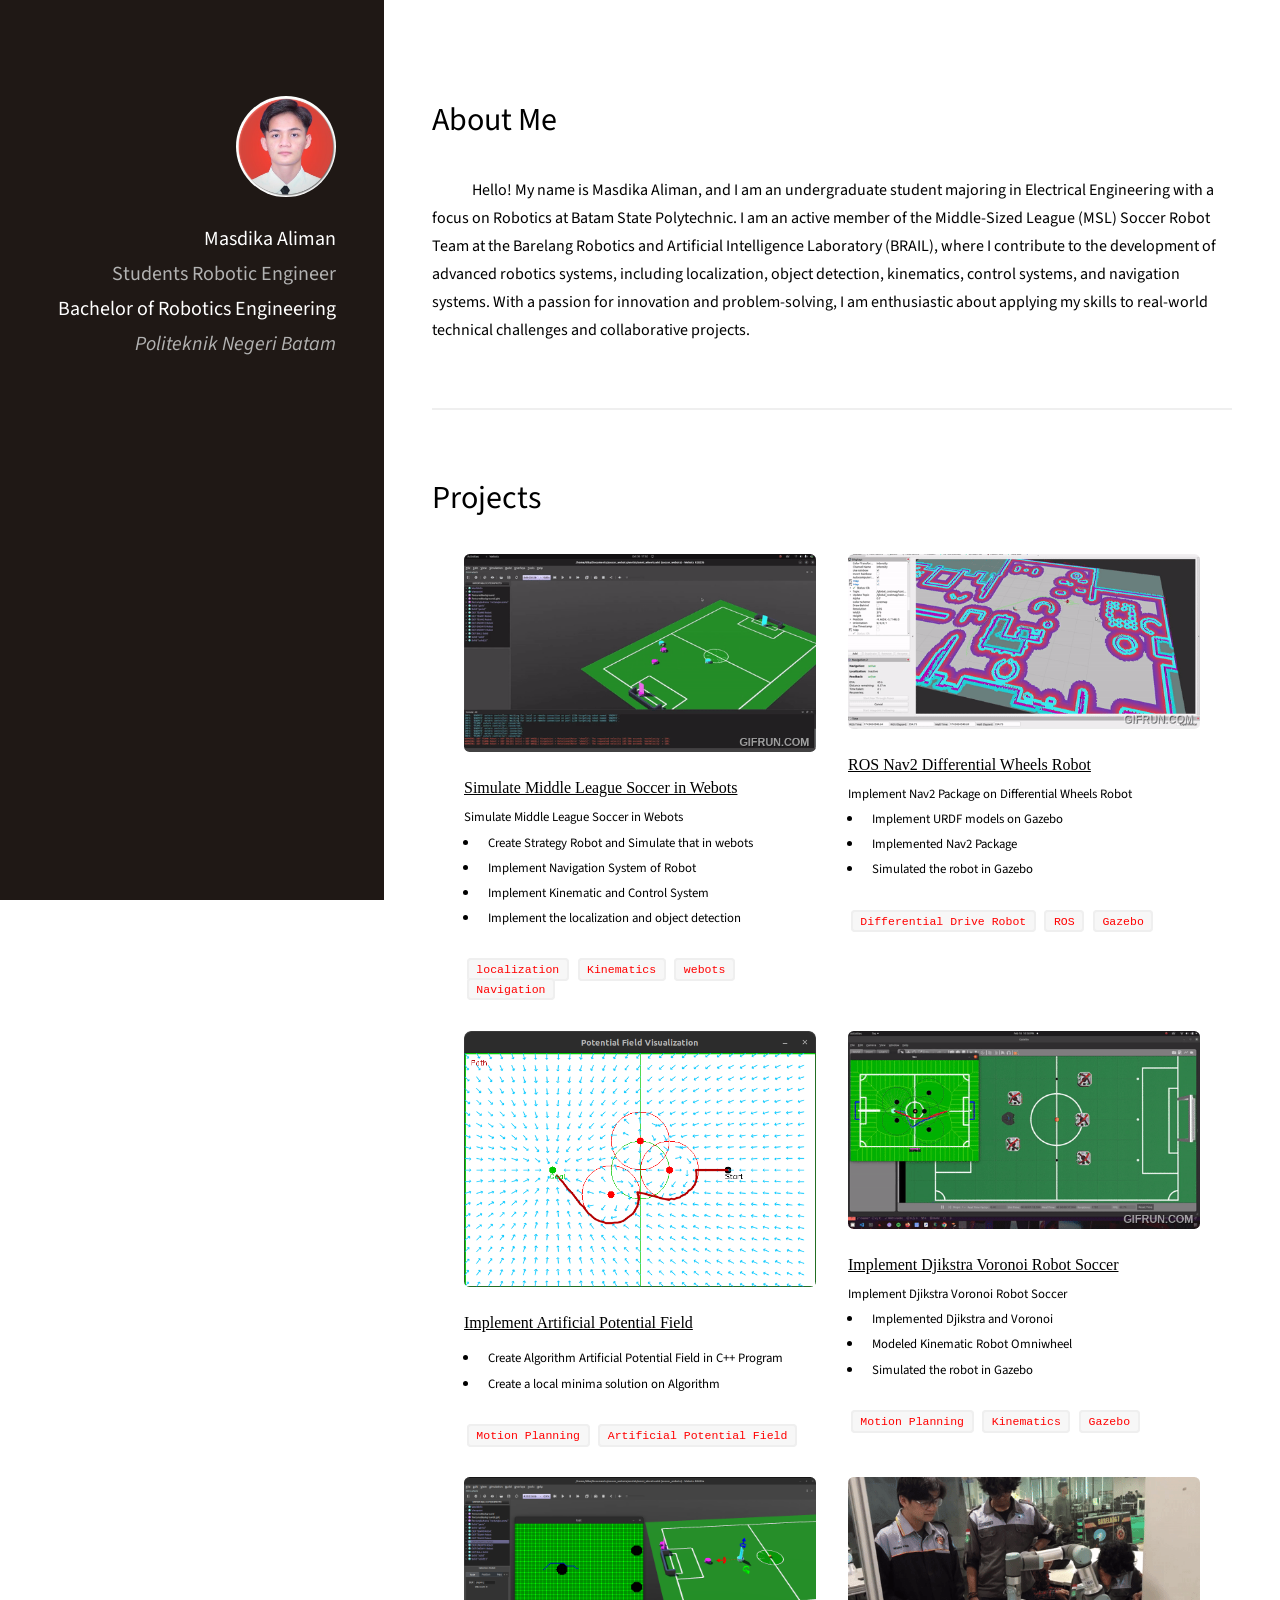
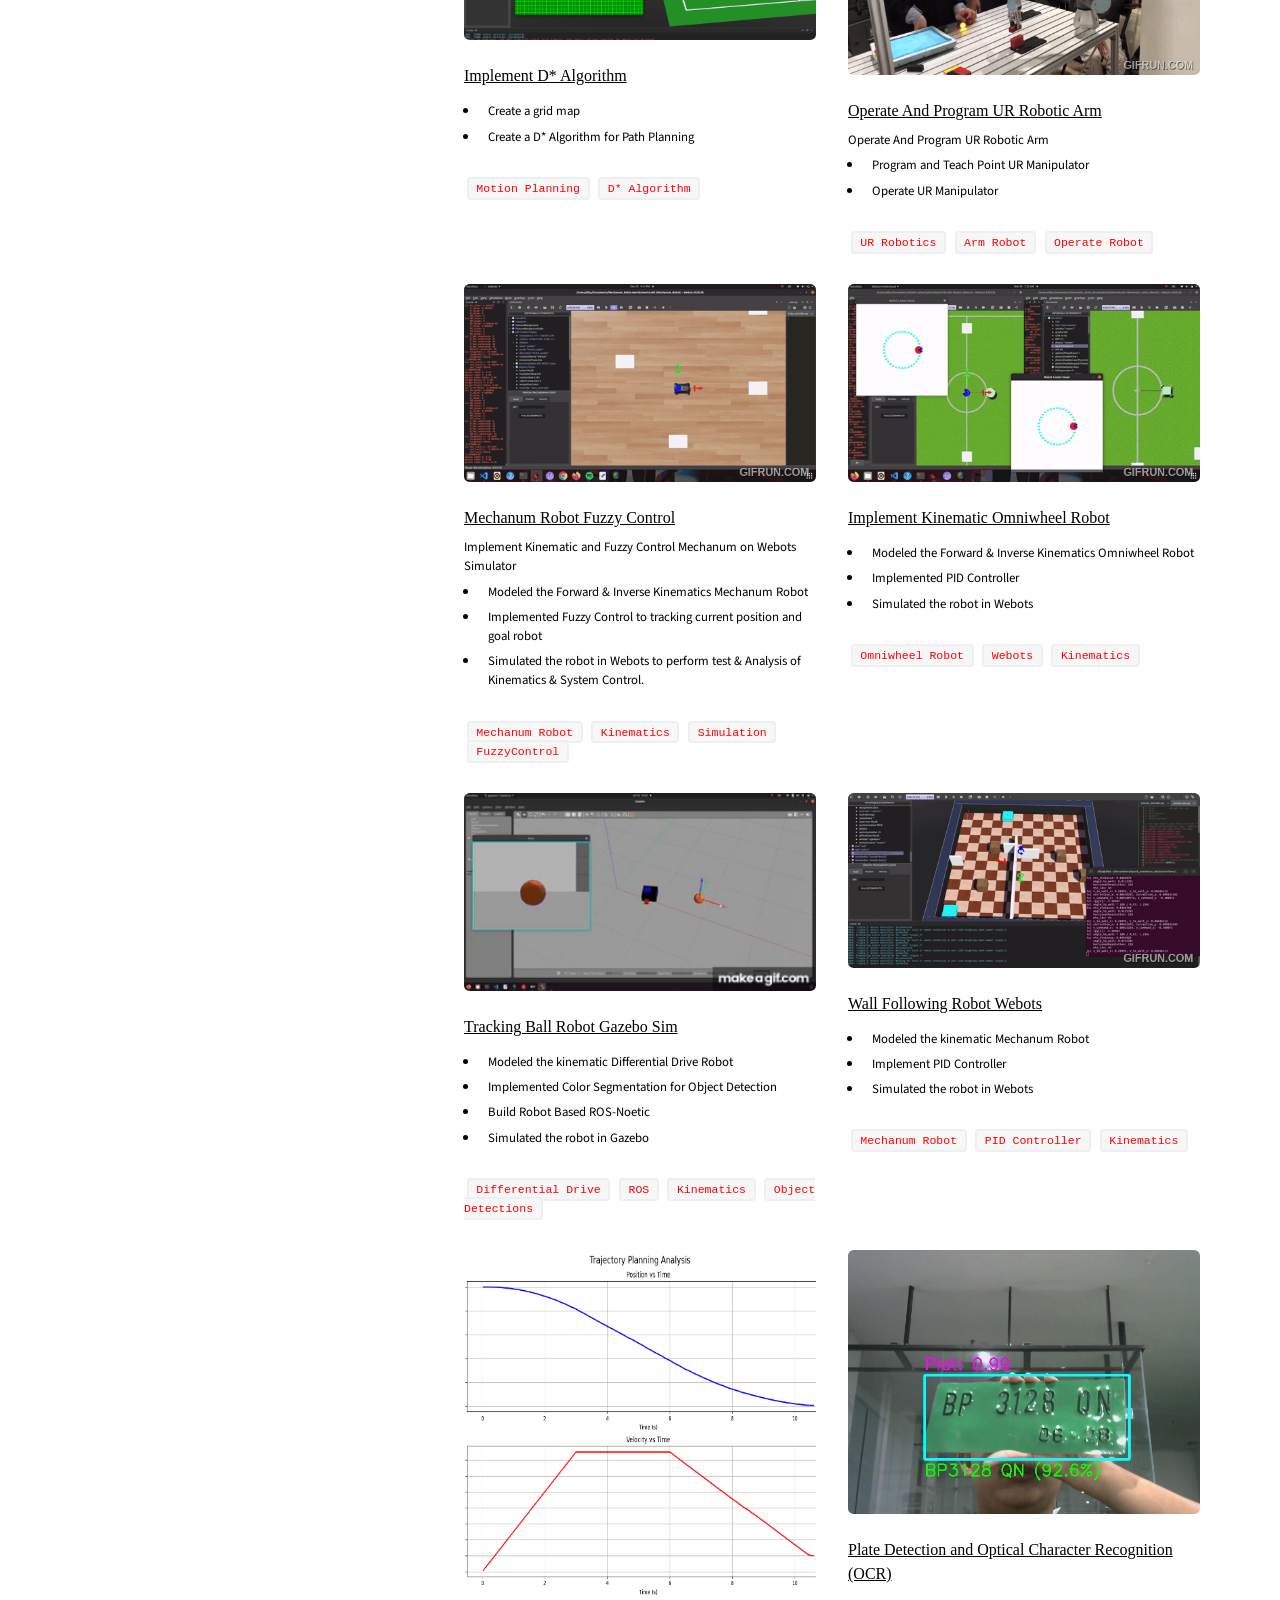
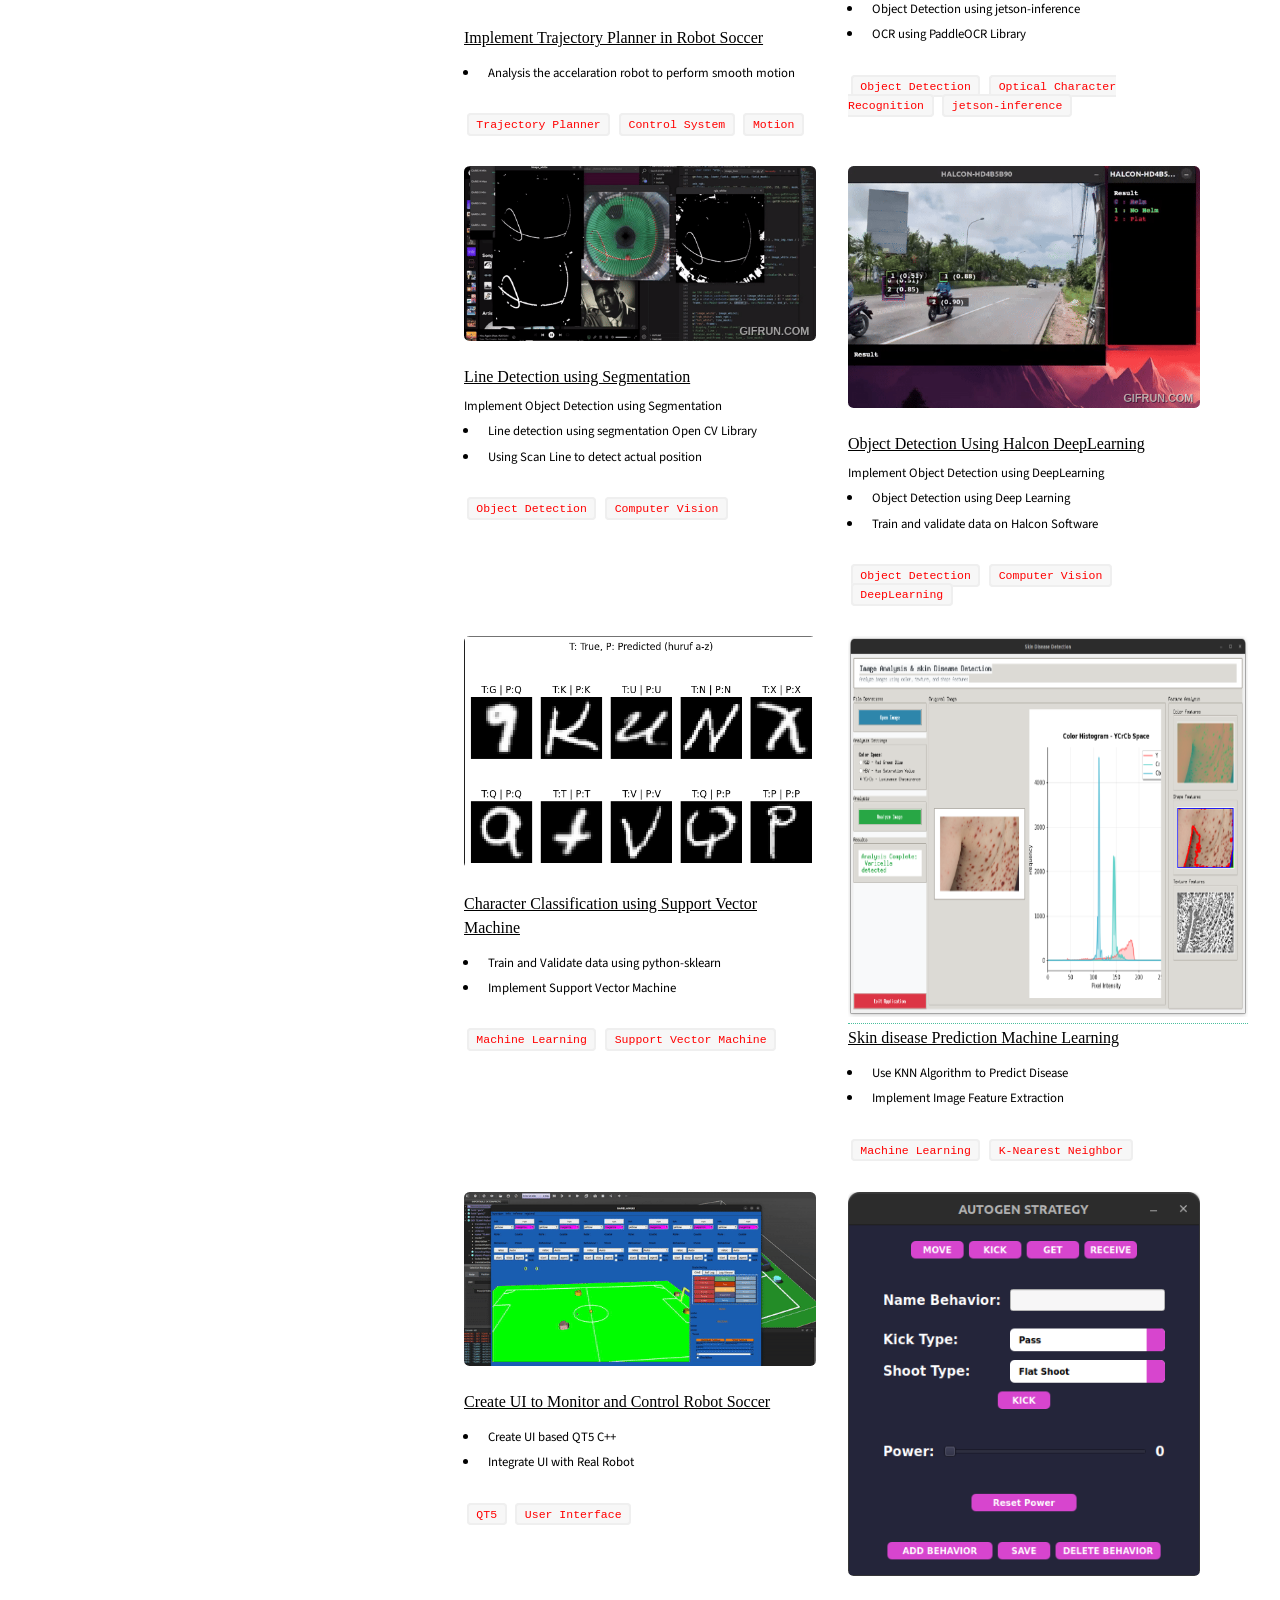
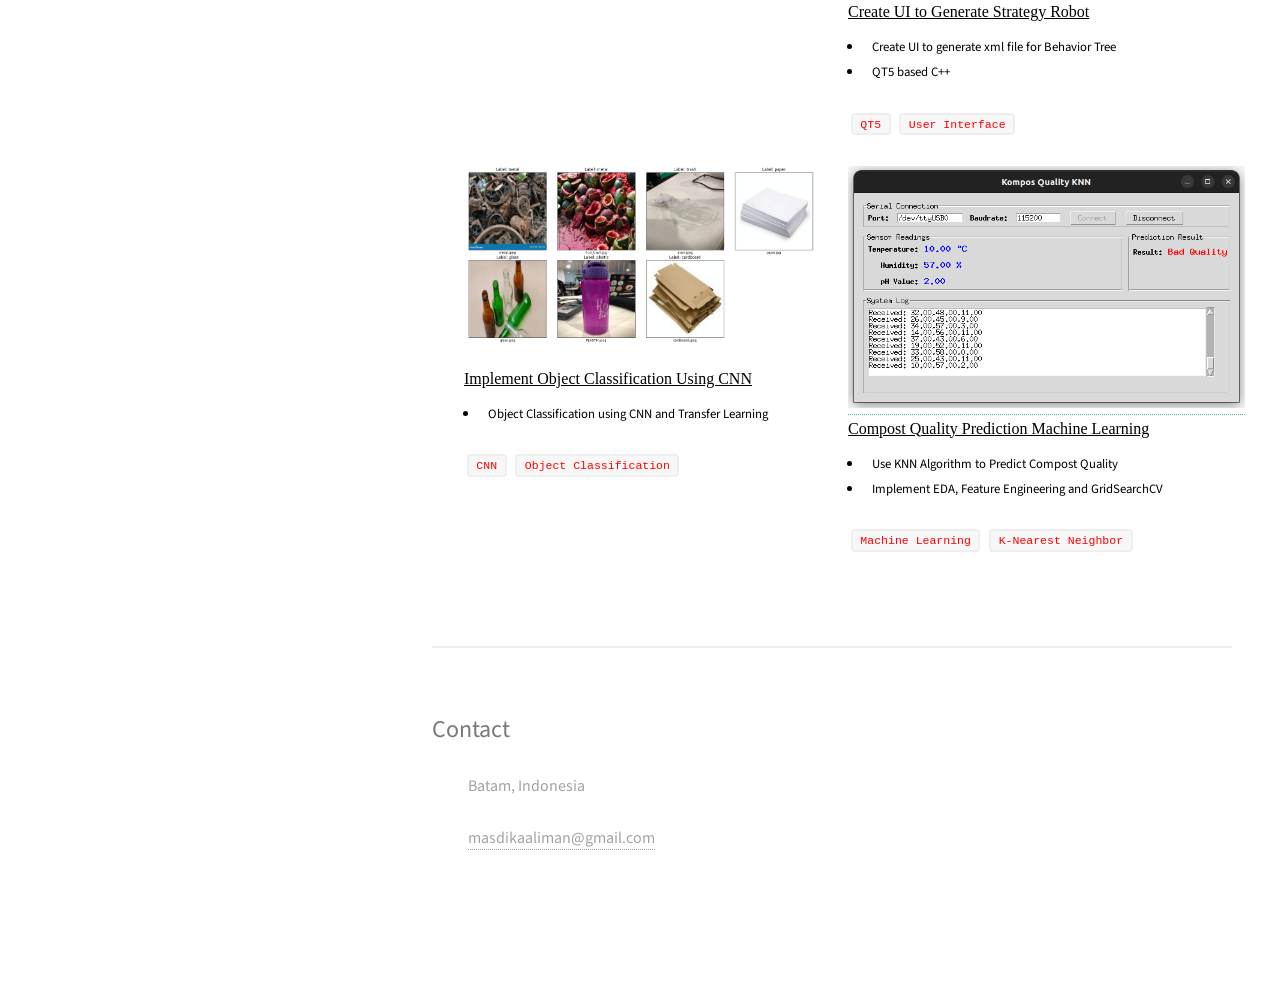
==== index.html @ 8fb3e31d "first_commit" ====
<!DOCTYPE HTML>
<!--
	Strata by HTML5 UP
	html5up.net | @ajlkn
	Free for personal and commercial use under the CCA 3.0 license (html5up.net/license)
-->
<html>

<head>
	<title>Masdika Aliman: Portfolio</title>
	<meta charset="utf-8" />
	<meta name="viewport" content="width=device-width, initial-scale=1, user-scalable=no" />

	<!-- Font Awesome -->
	<!-- Latest Font Awesome -->
	<link rel="stylesheet" href="https://cdnjs.cloudflare.com/ajax/libs/font-awesome/6.5.0/css/all.min.css">

	<link rel="stylesheet" href="assets/css/main.css" />
	<link href="images/r.JPG" rel="icon">
	<style>
		video {
			width: 100%;

		}
	</style>
</head>

<body class="is-preload">
	<!-- Header -->
	<header id="header">
		<div class="inner">
			<a href="index.html" class="image avatar"><img src="image/foto_diri.jpg" alt="" /></a>
			<h1><strong>Masdika Aliman</strong>
				<p class="intro-subtitle">
					Students Robotic Engineer<br></br>
					<br><b>Bachelor of Robotics Engineering</b></br>
					<i>Politeknik Negeri Batam</i><br>
			</h1>
		</div>
	</header>

	<!-- Main -->
	<div id="main">

		<!-- One -->
		<section id="one">
			<header class="major">
				<font color="black">
					<h2>About Me
				</font>
				</h2>
			</header>
			<font color="black">
				<p style="text-indent: 40px">Hello! My name is Masdika Aliman, and I am an undergraduate student
					majoring in Electrical Engineering with a focus on Robotics at
					Batam State Polytechnic. I am an active member of the
					Middle-Sized League (MSL) Soccer Robot Team at the Barelang Robotics and Artificial Intelligence
					Laboratory
					(BRAIL), where I contribute to the development of advanced robotics systems,
					including localization, object detection, kinematics, control systems, and navigation systems. With
					a passion
					for innovation and problem-solving, I am enthusiastic about applying my skills to real-world
					technical challenges
					and collaborative projects.</p>
			</font>
		</section>


		<section id="two">
			<header class="major">
				<h2>
					<font color="black">Projects</font>
				</h2>
			</header>
			<div class="container">
				<div class="row">

					<article class="col-6 col-12-xsmall work-item">
						<a href="https://www.youtube.com/watch?v=g1v5L_ZcZvg&autoplay=1" target="_blank">
							<img src="image/Middle_Size_League_MSL_Webots_Simulator.gif"
								alt="Middle_Size_League_MSL_Webots_Simulator" class="image fit thumb">
						</a>

						<h3 style="font-family:verdana;">
							<font color="black"><u>Simulate Middle League Soccer in Webots</u></font>
						</h3>
						<p>
							<font color="black">Simulate Middle League Soccer in Webots
								<ul>
									<li>
										<p>Create Strategy Robot and Simulate that in webots</p>
									</li>
									<li>
										<p>Implement Navigation System of Robot</p>
									</li>
									<li>
										<p>Implement Kinematic and Control System
										</p>
									</li>
									<li>
										<p>Implement the localization and object detection
										</p>
									</li>
								</ul>
							</font>
						<p>
							<code><font color="Red">localization</font></code>
							<code><font color="Red">Kinematics</font></code>
							<code><font color="Red">webots</font></code>
							<code><font color="Red">Navigation</font></code>
						</p>
					</article>

					<article class="col-6 col-12-xsmall work-item">
						<a href="https://www.youtube.com/watch?v=qFAHRWaCxx8&autoplay=1" target="_blank">
							<img src="image/NAV2_SLAM_HUMBLE.gif" alt="ROS2 Nav Dif Robot" class="image fit thumb">
						</a>

						<h3 style="font-family:verdana;">
							<font color="black"><u>ROS Nav2 Differential Wheels Robot</u></font>
						</h3>
						<p>
							<font color="black">Implement Nav2 Package on Differential Wheels Robot
								<ul>
									<li>
										<p>Implement URDF models on Gazebo</p>
									</li>
									<li>
										<p>Implemented Nav2 Package</p>
									</li>
									<li>
										<p>Simulated the robot in Gazebo
										</p>
									</li>
								</ul>
							</font>
						<p>
							<code><font color="Red">Differential Drive Robot</font></code>
							<code><font color="Red">ROS</font></code>
							<code><font color="Red">Gazebo</font></code>
						</p>
					</article>


					<article class="col-6 col-12-xsmall work-item">
						<a href="index.html" target="_blank">
							<img src="image/Potential Field.png" alt="Potential Field" class="image fit thumb">
						</a>

						<h3 style="font-family:verdana;">
							<font color="black"><u>Implement Artificial Potential Field</u></font>
						</h3>
						<p>
							<font color="black">
								<ul>
									<li>
										<p>Create Algorithm Artificial Potential Field in C++ Program</p>
									</li>
									<li>
										<p>Create a local minima solution on Algorithm</p>
									</li>
								</ul>
							</font>
						<p>
							<code><font color="Red">Motion Planning</font></code>
							<code><font color="Red">Artificial Potential Field</font></code>
						</p>
					</article>

					<article class="col-6 col-12-xsmall work-item">
						<a href="https://www.youtube.com/watch?v=g1v5L_ZcZvg&autoplay=1" target="_blank">
							<img src="image/Gazebo_Simulator_Wheel_Robot_Soccer.gif"
								alt="Implement Djikstra Voronoi Robot Soccer" class="image fit thumb">
						</a>

						<h3 style="font-family:verdana;">
							<font color="black"><u>Implement Djikstra Voronoi Robot Soccer</u></font>
						</h3>
						<p>
							<font color="black">Implement Djikstra Voronoi Robot Soccer
								<ul>
									<li>
										<p>Implemented Djikstra and Voronoi</p>
									</li>
									<li>
										<p>Modeled Kinematic Robot Omniwheel</p>
									</li>
									<li>
										<p>Simulated the robot in Gazebo
										</p>
									</li>
								</ul>
							</font>
						<p>
							<code><font color="Red">Motion Planning</font></code>
							<code><font color="Red">Kinematics</font></code>
							<code><font color="Red">Gazebo</font></code>
						</p>
					</article>


					<article class="col-6 col-12-xsmall work-item">
						<a href="index.html" target="_blank">
							<img src="image/D_STAR.png" alt="Potential Field" class="image fit thumb">
						</a>

						<h3 style="font-family:verdana;">
							<font color="black"><u>Implement D* Algorithm</u></font>
						</h3>
						<p>
							<font color="black">
								<ul>
									<li>
										<p>Create a grid map</p>
									</li>
									<li>
										<p>Create a D* Algorithm for Path Planning</p>
									</li>
								</ul>
							</font>
						<p>
							<code><font color="Red">Motion Planning</font></code>
							<code><font color="Red">D* Algorithm</font></code>
						</p>
					</article>


					<article class="col-6 col-12-xsmall work-item">
						<a href="https://www.youtube.com/watch?v=_GTbrSdJqvQ&autoplay=1" target="_blank">
							<img src="image/Praktikum_5_RE503_Manipulator.gif" alt="Operate UR Manipulator"
								class="image fit thumb">
						</a>

						<h3 style="font-family:verdana;">
							<font color="black"><u>Operate And Program UR Robotic Arm</u></font>
						</h3>
						<p>
							<font color="black">Operate And Program UR Robotic Arm
								<ul>
									<li>
										<p>Program and Teach Point UR Manipulator</p>
									</li>
									<li>
										<p>Operate UR Manipulator
										</p>
									</li>
								</ul>
							</font>
						<p>
							<code><font color="Red">UR Robotics</font></code>
							<code><font color="Red">Arm Robot</font></code>
							<code><font color="Red">Operate Robot</font></code>
						</p>
					</article>

					<article class="col-6 col-12-xsmall work-item">
						<a href="https://www.youtube.com/watch?v=2i0kHbzJ374&autoplay=1" target="_blank">
							<img src="image/Mechanum_wheel_robot_Fuzzy_Logic_Control.gif" alt="Mechanum Robot"
								class="image fit thumb">
						</a>

						<h3 style="font-family:verdana;">
							<font color="black"><u>Mechanum Robot Fuzzy Control</u></font>
						</h3>
						<p>
							<font color="black">Implement Kinematic and Fuzzy Control Mechanum on Webots Simulator
								<ul>
									<li>
										<p>Modeled the Forward & Inverse Kinematics Mechanum Robot</p>
									</li>
									<li>
										<p>Implemented Fuzzy Control to tracking current position and goal robot</p>
									</li>
									<li>
										<p>Simulated the robot in Webots to perform test & Analysis of Kinematics &
											System
											Control.
										</p>
									</li>
								</ul>
							</font>
						<p>
							<code><font color="Red">Mechanum Robot</font></code>
							<code><font color="Red">Kinematics</font></code>
							<code><font color="Red">Simulation</font></code>
							<code><font color="Red">FuzzyControl</font></code>
						</p>
					</article>
					<article class="col-6 col-12-xsmall work-item">
						<a href="https://youtube.com/shorts/LhrYNLJFEvw?si=FvQ9YWW-FDP_nYnc&autoplay=1" target="_blank">
							<img src="image/Circle_Track_Omniwheel_Robot.gif" alt="Kinematic Robot Soccer"
								class="image fit thumb">
						</a>

						<h3 style="font-family:verdana;">
							<font color="black"><u>Implement Kinematic Omniwheel Robot</u></font>
						</h3>
						<p>
							<font color="black">
								<ul>
									<li>
										<p>Modeled the Forward & Inverse Kinematics Omniwheel Robot</p>
									</li>
									<li>
										<p>Implemented PID Controller</p>
									</li>
									<li>
										<p>Simulated the robot in Webots
										</p>
									</li>
								</ul>
							</font>
						<p>
							<code><font color="Red">Omniwheel Robot</font></code>
							<code><font color="Red">Webots</font></code>
							<code><font color="Red">Kinematics</font></code>
						</p>
					</article>

					<article class="col-6 col-12-xsmall work-item">
						<a href="https://www.youtube.com/watch?v=FSDU7hDYXl0&autoplay=1" target="_blank">
							<img src="image/FINAL_PROJECT_ROS_SIMULATION_GAZEBO_RE402.gif" alt="TRACKING BALL"
								class="image fit thumb">
						</a>

						<h3 style="font-family:verdana;">
							<font color="black"><u>Tracking Ball Robot Gazebo Sim</u></font>
						</h3>
						<p>
							<font color="black">
								<ul>
									<li>
										<p>Modeled the kinematic Differential Drive Robot</p>
									</li>
									<li>
										<p>Implemented Color Segmentation for Object Detection</p>
									</li>
									<li>
										<p>Build Robot Based ROS-Noetic
										</p>
									</li>
									<li>
										<p>Simulated the robot in Gazebo
										</p>
									</li>
								</ul>
							</font>
						<p>
							<code><font color="Red">Differential Drive</font></code>
							<code><font color="Red">ROS</font></code>
							<code><font color="Red">Kinematics</font></code>
							<code><font color="Red">Object Detections</font></code>
						</p>
					</article>



					<article class="col-6 col-12-xsmall work-item">
						<a href="https://www.youtube.com/watch?v=g1R-jvAa5fE&autoplay=1" target="_blank">
							<img src="image/WALL_FOLLOWING_LIDAR_Webots_Mechanum_Robots.gif"
								alt="WALL_FOLLOWING_LIDAR_Webots_Mechanum_Robots" class="image fit thumb">
						</a>

						<h3 style="font-family:verdana;">
							<font color="black"><u>Wall Following Robot Webots</u></font>
						</h3>
						<p>
							<font color="black">
								<ul>
									<li>
										<p>Modeled the kinematic Mechanum Robot</p>
									</li>
									<li>
										<p>Implement PID Controller</p>
									</li>
									<li>
										<p>Simulated the robot in Webots
										</p>
									</li>
								</ul>
							</font>
						<p>
							<code><font color="Red">Mechanum Robot</font></code>
							<code><font color="Red">PID Controller</font></code>
							<code><font color="Red">Kinematics</font></code>

						</p>
					</article>


					<article class="col-6 col-12-xsmall work-item">
						<a href="index.html" target="_blank">
							<img src="image/TRAJECTORY PLANNER.png" alt="TRAJECTORY PLANNER" class="image fit thumb">
						</a>

						<h3 style="font-family:verdana;">
							<font color="black"><u>Implement Trajectory Planner in Robot Soccer</u></font>
						</h3>
						<p>
							<font color="black">
								<ul>
									<li>
										<p>Analysis the accelaration robot to perform smooth motion</p>
									</li>
								</ul>
							</font>
						<p>
							<code><font color="Red">Trajectory Planner</font></code>
							<code><font color="Red">Control System</font></code>
							<code><font color="Red">Motion</font></code>
						</p>
					</article>


					<article class="col-6 col-12-xsmall work-item">
						<a href="index.html" target="_blank">
							<img src="image/run_ssd_example_output.jpg" alt="plate detection" class="image fit thumb">
						</a>

						<h3 style="font-family:verdana;">
							<font color="black"><u>Plate Detection and Optical Character Recognition (OCR)</u></font>
						</h3>
						<p>
							<font color="black">
								<ul>
									<li>
										<p>Object Detection using jetson-inference</p>
									</li>
									<li>
										<p>OCR using PaddleOCR Library</p>
									</li>
								</ul>
							</font>
						<p>
							<code><font color="Red">Object Detection</font></code>
							<code><font color="Red">Optical Character Recognition</font></code>
							<code><font color="Red">jetson-inference</font></code>
						</p>
					</article>


					<article class="col-6 col-12-xsmall work-item">
						<a href="https://www.youtube.com/watch?v=VdKO0T-zQN0&autoplay=1" target="_blank">
							<img src="image/Line_Detection_Robot_Soccer_Barelang63.gif" alt="Line detection"
								class="image fit thumb">
						</a>

						<h3 style="font-family:verdana;">
							<font color="black"><u>Line Detection using Segmentation</u></font>
						</h3>
						<p>
							<font color="black">Implement Object Detection using Segmentation
								<ul>
									<li>
										<p>Line detection using segmentation Open CV Library</p>
									</li>
									<li>
										<p>Using Scan Line to detect actual position</p>
									</li>
								</ul>
							</font>
						<p>
							<code><font color="Red">Object Detection</font></code>
							<code><font color="Red">Computer Vision</font></code>
						</p>
					</article>


					<article class="col-6 col-12-xsmall work-item">
						<a href="https://www.youtube.com/watch?v=VdKO0T-zQN0&autoplay=1" target="_blank">
							<img src="image/HALCON_Deep_Learning_Object_Detection.gif" alt="Object detection"
								class="image fit thumb">
						</a>

						<h3 style="font-family:verdana;">
							<font color="black"><u>Object Detection Using Halcon DeepLearning</u></font>
						</h3>
						<p>
							<font color="black">Implement Object Detection using DeepLearning
								<ul>
									<li>
										<p>Object Detection using Deep Learning</p>
									</li>
									<li>
										<p>Train and validate data on Halcon Software</p>
									</li>
								</ul>
							</font>
						<p>
							<code><font color="Red">Object Detection</font></code>
							<code><font color="Red">Computer Vision</font></code>
							<code><font color="Red">DeepLearning</font></code>
						</p>
					</article>


					<article class="col-6 col-12-xsmall work-item">
						<a href="https://github.com/MasdikaAliman/character_classification_svm" target="_blank">
							<img src="image/character_svm.png" alt="character_svm" class="image fit thumb">
						</a>

						<h3 style="font-family:verdana;">
							<font color="black"><u>Character Classification using Support Vector Machine</u></font>
						</h3>
						<p>
							<font color="black">
								<ul>
									<li>
										<p>Train and Validate data using python-sklearn </p>
									</li>
									<li>
										<p>Implement Support Vector Machine</p>
									</li>
								</ul>
							</font>
						<p>
							<code><font color="Red">Machine Learning</font></code>
							<code><font color="Red">Support Vector Machine</font></code>
						</p>
					</article>

					<article class="col-6 col-12-xsmall work-item">
						<a href="index.html" target="_blank">
							<img src="image/skin disease.png" alt="UI" class="Skin disease">
						</a>

						<h3 style="font-family:verdana;">
							<font color="black"><u>Skin disease Prediction Machine Learning</u></font>
						</h3>
						<p>
							<font color="black">
								<ul>
									<li>
										<p>Use KNN Algorithm to Predict Disease</p>
									</li>
									<li>
										<p>Implement Image Feature Extraction</p>
									</li>
								</ul>
							</font>
						<p>
							<code><font color="Red">Machine Learning</font></code>
							<code><font color="Red">K-Nearest Neighbor</font></code>
						</p>
					</article>

					<article class="col-6 col-12-xsmall work-item">
						<a href="index.html" target="_blank">
							<img src="image/UI.gif" alt="UI" class="image fit thumb">
						</a>

						<h3 style="font-family:verdana;">
							<font color="black"><u>Create UI to Monitor and Control Robot Soccer</u></font>
						</h3>
						<p>
							<font color="black">
								<ul>
									<li>
										<p>Create UI based QT5 C++</p>
									</li>
									<li>
										<p>Integrate UI with Real Robot</p>
									</li>
								</ul>
							</font>
						<p>
							<code><font color="Red">QT5</font></code>
							<code><font color="Red">User Interface</font></code>
						</p>
					</article>


					<article class="col-6 col-12-xsmall work-item">
						<a href="index.html" target="_blank">
							<img src="image/AUTOGEN_STRATEGY.png" alt="AUTOGEN_STRATEGY" class="image fit thumb">
						</a>

						<h3 style="font-family:verdana;">
							<font color="black"><u>Create UI to Generate Strategy Robot</u></font>
						</h3>
						<p>
							<font color="black">
								<ul>
									<li>
										<p>Create UI to generate xml file for Behavior Tree</p>
									</li>
									<li>
										<p>QT5 based C++</p>
									</li>
								</ul>
							</font>
						<p>
							<code><font color="Red">QT5</font></code>
							<code><font color="Red">User Interface</font></code>
						</p>
					</article>


					<article class="col-6 col-12-xsmall work-item">
						<a href="https://github.com/MasdikaAliman/Garbage-Classification-CNN/tree/master"
							target="_blank">
							<img src="image/CNN.png" alt="CNN" class="image fit thumb">
						</a>

						<h3 style="font-family:verdana;">
							<font color="black"><u>Implement Object Classification Using CNN</u></font>
						</h3>
						<p>
							<font color="black">
								<ul>
									<li>
										<p>Object Classification using CNN and Transfer Learning</p>
									</li>
								</ul>
							</font>
						<p>
							<code><font color="Red">CNN</font></code>
							<code><font color="Red">Object Classification</font></code>
						</p>
					</article>


					<article class="col-6 col-12-xsmall work-item">
						<a href="index.html" target="_blank">
							<img src="image/compost_quality.png" alt="UI" class="compost_quality">
						</a>

						<h3 style="font-family:verdana;">
							<font color="black"><u>Compost Quality Prediction Machine Learning</u></font>
						</h3>
						<p>
							<font color="black">
								<ul>
									<li>
										<p>Use KNN Algorithm to Predict Compost Quality</p>
									</li>
									<li>
										<p>Implement EDA, Feature Engineering and GridSearchCV</p>
									</li>
								</ul>
							</font>
						<p>
							<code><font color="Red">Machine Learning</font></code>
							<code><font color="Red">K-Nearest Neighbor</font></code>
						</p>
					</article>

				</div>
			</div>
		</section>

		<!-- Five -->
		<section id="Four">
			<h2>Contact</h2>
			<div class="col-4 col-12-small">
				<ul class="labeled-icons">
					<li>
						<h3 class="icon solid fa-home"><span class="label">Address</span></h3>
						Batam, Indonesia
					</li>
					<li>
						<h3 class="icon solid fa-envelope"><span class="label">Email</span></h3>
						<a href="https://mail.google.com/mail/?view=cm&fs=1&to=masdikaaliman@gmail.com"
							target="_blank">masdikaaliman@gmail.com</a>
					</li>
				</ul>
			</div>
	</div>
	</section>


	<!-- Footer -->
	<footer id="footer">
		<div class="inner">
			<ul class="icons">
				<li><a href="https://github.com/MasdikaAliman" target="_blank" class="icon brands fa-github"><span
							class="label">Github</span></a></li>
				<li><a href="https://mail.google.com/mail/?view=cm&fs=1&to=masdikaaliman@gmail.com" target="_blank"
						class="icon solid fa-envelope"><span class="label">Email</span></a></li>
				<li><a href="https://www.youtube.com/@masdikaaliman6425/videos" target="_blank"
						class="fab fa-youtube fa-2x"></a></li>
				<!-- <li><a href="raj0407@umd.edu" target="_blank" class="icon solid fa-linkedin"><span
							class="label">Email</span></a></li> -->
			</ul>
		</div>
	</footer>

	<!-- Scripts -->
	<script src="assets/js/jquery.min.js"></script>
	<script src="assets/js/jquery.poptrox.min.js"></script>
	<script src="assets/js/browser.min.js"></script>
	<script src="assets/js/breakpoints.min.js"></script>
	<script src="assets/js/util.js"></script>
	<script src="assets/js/main.js"></script>

</body>

</html>
---- assets/css/main.css ----
@import url("fontawesome-all.min.css");
@import url("https://fonts.googleapis.com/css?family=Source+Sans+Pro:400,400italic");

/*
	Strata by HTML5 UP
	html5up.net | @ajlkn
	Free for personal and commercial use under the CCA 3.0 license (html5up.net/license)
*/

html, body, div, span, applet, object,
iframe, h1, h2, h3, h4, h5, h6, p, blockquote,
pre, a, abbr, acronym, address, big, cite,
code, del, dfn, em, img, ins, kbd, q, s, samp,
small, strike, strong, sub, sup, tt, var, b,
u, i, center, dl, dt, dd, ol, ul, li, fieldset,
form, label, legend, table, caption, tbody,
tfoot, thead, tr, th, td, article, aside,
canvas, details, embed, figure, figcaption,
footer, header, hgroup, menu, nav, output, ruby,
section, summary, time, mark, audio, video {
	margin: 0;
	padding: 0;
	border: 0;
	font-size: 100%;
	font: inherit;
	vertical-align: baseline;}

article, aside, details, figcaption, figure,
footer, header, hgroup, menu, nav, section {
	display: block;}

body {
	line-height: 1;
}

ol, ul {
	list-style: none;
}

blockquote, q {
	quotes: none;
}

	blockquote:before, blockquote:after, q:before, q:after {
		content: '';
		content: none;
	}

table {
	border-collapse: collapse;
	border-spacing: 0;
}

body {
	-webkit-text-size-adjust: none;
}

mark {
	background-color: transparent;
	color: inherit;
}

input::-moz-focus-inner {
	border: 0;
	padding: 0;
}

input, select, textarea {
	-moz-appearance: none;
	-webkit-appearance: none;
	-ms-appearance: none;
	appearance: none;
}

/* Basic */

	html {
		box-sizing: border-box;
	}

	*, *:before, *:after {
		box-sizing: inherit;
	}

	body {
		background: #fff;
	}

		body.is-preload *, body.is-preload *:before, body.is-preload *:after {
			-moz-animation: none !important;
			-webkit-animation: none !important;
			-ms-animation: none !important;
			animation: none !important;
			-moz-transition: none !important;
			-webkit-transition: none !important;
			-ms-transition: none !important;
			transition: none !important;
		}

	body, input, select, textarea {
		color: #a2a2a2;
		font-family: "Source Sans Pro", Helvetica, sans-serif;
		font-size: 16pt;
		font-weight: 400;
		line-height: 1.75em;
	}

	a {
		-moz-transition: color 0.2s ease-in-out, border-color 0.2s ease-in-out;
		-webkit-transition: color 0.2s ease-in-out, border-color 0.2s ease-in-out;
		-ms-transition: color 0.2s ease-in-out, border-color 0.2s ease-in-out;
		transition: color 0.2s ease-in-out, border-color 0.2s ease-in-out;
		border-bottom: dotted 1px;
		color: #49bf9d;
		text-decoration: none;
	}

		a:hover {
			border-bottom-color: transparent;
			color: #49bf9d !important;
			text-decoration: none;
		}

	strong, b {
		color: #787878;
		font-weight: 400;
	}

	em, i {
		font-style: italic;
	}

	p {
		margin: 0 0 2em 0;
	}

	h1, h2, h3, h4, h5, h6 {
		color: #787878;
		font-weight: 400;
		line-height: 1em;
		margin: 0 0 1em 0;
	}

		h1 a, h2 a, h3 a, h4 a, h5 a, h6 a {
			color: inherit;
			text-decoration: none;
		}

	h1 {
		font-size: 2em;
		line-height: 1.5em;
	}

	h2 {
		font-size: 1.5em;
		line-height: 1.5em;
	}

	h3 {
		font-size: 1.25em;
		line-height: 1.5em;
	}

	h4 {
		font-size: 1.1em;
		line-height: 1.5em;
	}

	h5 {
		font-size: 0.9em;
		line-height: 1.5em;
	}

	h6 {
		font-size: 0.7em;
		line-height: 1.5em;
	}

	sub {
		font-size: 0.8em;
		position: relative;
		top: 0.5em;
	}

	sup {
		font-size: 0.8em;
		position: relative;
		top: -0.5em;
	}

	hr {
		border: 0;
		border-bottom: solid 2px #efefef;
		margin: 2em 0;
	}

		hr.major {
			margin: 3em 0;
		}

	blockquote {
		border-left: solid 6px #efefef;
		font-style: italic;
		margin: 0 0 2em 0;
		padding: 0.5em 0 0.5em 1.5em;
	}

	code {
		background: #f7f7f7;
		border-radius: 0.35em;
		border: solid 2px #efefef;
		font-family: "Courier New", monospace;
		font-size: 0.9em;
		margin: 0 0.25em;
		padding: 0.25em 0.65em;
	}

	pre {
		-webkit-overflow-scrolling: touch;
		font-family: "Courier New", monospace;
		font-size: 0.9em;
		margin: 0 0 2em 0;
	}

		pre code {
			display: block;
			line-height: 1.75em;
			padding: 1em 1.5em;
			overflow-x: auto;
		}

	.align-left {
		text-align: left;
	}

	.align-center {
		text-align: center;
	}

	.align-right {
		text-align: right;
	}

/* Container */

	.container {
		margin: 0 auto;
		max-width: calc(100% - 4em);
		width: 100%;
	}

		.container.xsmall {
			width: 25%;
		}

		.container.small {
			width: 50%;
		}

		.container.medium {
			width: 75%;
		}

		.container.large {
			width: 125%;
		}

		.container.xlarge {
			width: 150%;
		}

		.container.max {
			width: 100%;
		}

		@media screen and (max-width: 980px) {

			.container {
				width: 100% !important;
				max-width: 100% !important;
			}

		}

		@media screen and (max-width: 480px) {

			.container {
				max-width: calc(100% - 3em);
			}

		}

/* Row */

	.row {
		display: flex;
		flex-wrap: wrap;
		box-sizing: border-box;
		align-items: stretch;
	}

		.row > * {
			box-sizing: border-box;
		}

		.row.gtr-uniform > * > :last-child {
			margin-bottom: 0;
		}

		.row.aln-left {
			justify-content: flex-start;
		}

		.row.aln-center {
			justify-content: center;
		}

		.row.aln-right {
			justify-content: flex-end;
		}

		.row.aln-top {
			align-items: flex-start;
		}

		.row.aln-middle {
			align-items: center;
		}

		.row.aln-bottom {
			align-items: flex-end;
		}

		.row > .imp {
			order: -1;
		}

		.row > .col-1 {
			width: 8.33333%;
		}

		.row > .off-1 {
			margin-left: 8.33333%;
		}

		.row > .col-2 {
			width: 16.66667%;
		}

		.row > .off-2 {
			margin-left: 16.66667%;
		}

		.row > .col-3 {
			width: 25%;
		}

		.row > .off-3 {
			margin-left: 25%;
		}

		.row > .col-4 {
			width: 33.33333%;
		}

		.row > .off-4 {
			margin-left: 33.33333%;
		}

		.row > .col-5 {
			width: 41.66667%;
		}

		.row > .off-5 {
			margin-left: 41.66667%;
		}

		.row > .col-6 {
			width: 50%;
		}

		.row > .off-6 {
			margin-left: 50%;
		}

		.row > .col-7 {
			width: 58.33333%;
		}

		.row > .off-7 {
			margin-left: 58.33333%;
		}

		.row > .col-8 {
			width: 66.66667%;
		}

		.row > .off-8 {
			margin-left: 66.66667%;
		}

		.row > .col-9 {
			width: 75%;
		}

		.row > .off-9 {
			margin-left: 75%;
		}

		.row > .col-10 {
			width: 83.33333%;
		}

		.row > .off-10 {
			margin-left: 83.33333%;
		}

		.row > .col-11 {
			width: 91.66667%;
		}

		.row > .off-11 {
			margin-left: 91.66667%;
		}

		.row > .col-12 {
			width: 100%;
		}

		.row > .off-12 {
			margin-left: 100%;
		}

		.row.gtr-0 {
			margin-top: 0;
			margin-left: 0em;
		}

			.row.gtr-0 > * {
				padding: 0 0 0 0em;
			}

			.row.gtr-0.gtr-uniform {
				margin-top: 0em;
			}

				.row.gtr-0.gtr-uniform > * {
					padding-top: 0em;
				}

		.row.gtr-25 {
			margin-top: 0;
			margin-left: -0.625em;
		}

			.row.gtr-25 > * {
				padding: 0 0 0 0.625em;
			}

			.row.gtr-25.gtr-uniform {
				margin-top: -0.625em;
			}

				.row.gtr-25.gtr-uniform > * {
					padding-top: 0.625em;
				}

		.row.gtr-50 {
			margin-top: 0;
			margin-left: -1.25em;
		}

			.row.gtr-50 > * {
				padding: 0 0 0 1.25em;
			}

			.row.gtr-50.gtr-uniform {
				margin-top: -1.25em;
			}

				.row.gtr-50.gtr-uniform > * {
					padding-top: 1.25em;
				}

		.row {
			margin-top: 0;
			margin-left: -2.5em;
		}

			.row > * {
				padding: 0 0 0 2.5em;
			}

			.row.gtr-uniform {
				margin-top: -2.5em;
			}

				.row.gtr-uniform > * {
					padding-top: 2.5em;
				}

		.row.gtr-150 {
			margin-top: 0;
			margin-left: -3.75em;
		}

			.row.gtr-150 > * {
				padding: 0 0 0 3.75em;
			}

			.row.gtr-150.gtr-uniform {
				margin-top: -3.75em;
			}

				.row.gtr-150.gtr-uniform > * {
					padding-top: 3.75em;
				}

		.row.gtr-200 {
			margin-top: 0;
			margin-left: -5em;
		}

			.row.gtr-200 > * {
				padding: 0 0 0 5em;
			}

			.row.gtr-200.gtr-uniform {
				margin-top: -5em;
			}

				.row.gtr-200.gtr-uniform > * {
					padding-top: 5em;
				}

		@media screen and (max-width: 1800px) {

			.row {
				display: flex;
				flex-wrap: wrap;
				box-sizing: border-box;
				align-items: stretch;
			}

				.row > * {
					box-sizing: border-box;
				}

				.row.gtr-uniform > * > :last-child {
					margin-bottom: 0;
				}

				.row.aln-left {
					justify-content: flex-start;
				}

				.row.aln-center {
					justify-content: center;
				}

				.row.aln-right {
					justify-content: flex-end;
				}

				.row.aln-top {
					align-items: flex-start;
				}

				.row.aln-middle {
					align-items: center;
				}

				.row.aln-bottom {
					align-items: flex-end;
				}

				.row > .imp-xlarge {
					order: -1;
				}

				.row > .col-1-xlarge {
					width: 8.33333%;
				}

				.row > .off-1-xlarge {
					margin-left: 8.33333%;
				}

				.row > .col-2-xlarge {
					width: 16.66667%;
				}

				.row > .off-2-xlarge {
					margin-left: 16.66667%;
				}

				.row > .col-3-xlarge {
					width: 25%;
				}

				.row > .off-3-xlarge {
					margin-left: 25%;
				}

				.row > .col-4-xlarge {
					width: 33.33333%;
				}

				.row > .off-4-xlarge {
					margin-left: 33.33333%;
				}

				.row > .col-5-xlarge {
					width: 41.66667%;
				}

				.row > .off-5-xlarge {
					margin-left: 41.66667%;
				}

				.row > .col-6-xlarge {
					width: 50%;
				}

				.row > .off-6-xlarge {
					margin-left: 50%;
				}

				.row > .col-7-xlarge {
					width: 58.33333%;
				}

				.row > .off-7-xlarge {
					margin-left: 58.33333%;
				}

				.row > .col-8-xlarge {
					width: 66.66667%;
				}

				.row > .off-8-xlarge {
					margin-left: 66.66667%;
				}

				.row > .col-9-xlarge {
					width: 75%;
				}

				.row > .off-9-xlarge {
					margin-left: 75%;
				}

				.row > .col-10-xlarge {
					width: 83.33333%;
				}

				.row > .off-10-xlarge {
					margin-left: 83.33333%;
				}

				.row > .col-11-xlarge {
					width: 91.66667%;
				}

				.row > .off-11-xlarge {
					margin-left: 91.66667%;
				}

				.row > .col-12-xlarge {
					width: 100%;
				}

				.row > .off-12-xlarge {
					margin-left: 100%;
				}

				.row.gtr-0 {
					margin-top: 0;
					margin-left: 0em;
				}

					.row.gtr-0 > * {
						padding: 0 0 0 0em;
					}

					.row.gtr-0.gtr-uniform {
						margin-top: 0em;
					}

						.row.gtr-0.gtr-uniform > * {
							padding-top: 0em;
						}

				.row.gtr-25 {
					margin-top: 0;
					margin-left: -0.625em;
				}

					.row.gtr-25 > * {
						padding: 0 0 0 0.625em;
					}

					.row.gtr-25.gtr-uniform {
						margin-top: -0.625em;
					}

						.row.gtr-25.gtr-uniform > * {
							padding-top: 0.625em;
						}

				.row.gtr-50 {
					margin-top: 0;
					margin-left: -1.25em;
				}

					.row.gtr-50 > * {
						padding: 0 0 0 1.25em;
					}

					.row.gtr-50.gtr-uniform {
						margin-top: -1.25em;
					}

						.row.gtr-50.gtr-uniform > * {
							padding-top: 1.25em;
						}

				.row {
					margin-top: 0;
					margin-left: -2.5em;
				}

					.row > * {
						padding: 0 0 0 2.5em;
					}

					.row.gtr-uniform {
						margin-top: -2.5em;
					}

						.row.gtr-uniform > * {
							padding-top: 2.5em;
						}

				.row.gtr-150 {
					margin-top: 0;
					margin-left: -3.75em;
				}

					.row.gtr-150 > * {
						padding: 0 0 0 3.75em;
					}

					.row.gtr-150.gtr-uniform {
						margin-top: -3.75em;
					}

						.row.gtr-150.gtr-uniform > * {
							padding-top: 3.75em;
						}

				.row.gtr-200 {
					margin-top: 0;
					margin-left: -5em;
				}

					.row.gtr-200 > * {
						padding: 0 0 0 5em;
					}

					.row.gtr-200.gtr-uniform {
						margin-top: -5em;
					}

						.row.gtr-200.gtr-uniform > * {
							padding-top: 5em;
						}

		}

		@media screen and (max-width: 1280px) {

			.row {
				display: flex;
				flex-wrap: wrap;
				box-sizing: border-box;
				align-items: stretch;
			}

				.row > * {
					box-sizing: border-box;
				}

				.row.gtr-uniform > * > :last-child {
					margin-bottom: 0;
				}

				.row.aln-left {
					justify-content: flex-start;
				}

				.row.aln-center {
					justify-content: center;
				}

				.row.aln-right {
					justify-content: flex-end;
				}

				.row.aln-top {
					align-items: flex-start;
				}

				.row.aln-middle {
					align-items: center;
				}

				.row.aln-bottom {
					align-items: flex-end;
				}

				.row > .imp-large {
					order: -1;
				}

				.row > .col-1-large {
					width: 8.33333%;
				}

				.row > .off-1-large {
					margin-left: 8.33333%;
				}

				.row > .col-2-large {
					width: 16.66667%;
				}

				.row > .off-2-large {
					margin-left: 16.66667%;
				}

				.row > .col-3-large {
					width: 25%;
				}

				.row > .off-3-large {
					margin-left: 25%;
				}

				.row > .col-4-large {
					width: 33.33333%;
				}

				.row > .off-4-large {
					margin-left: 33.33333%;
				}

				.row > .col-5-large {
					width: 41.66667%;
				}

				.row > .off-5-large {
					margin-left: 41.66667%;
				}

				.row > .col-6-large {
					width: 50%;
				}

				.row > .off-6-large {
					margin-left: 50%;
				}

				.row > .col-7-large {
					width: 58.33333%;
				}

				.row > .off-7-large {
					margin-left: 58.33333%;
				}

				.row > .col-8-large {
					width: 66.66667%;
				}

				.row > .off-8-large {
					margin-left: 66.66667%;
				}

				.row > .col-9-large {
					width: 75%;
				}

				.row > .off-9-large {
					margin-left: 75%;
				}

				.row > .col-10-large {
					width: 83.33333%;
				}

				.row > .off-10-large {
					margin-left: 83.33333%;
				}

				.row > .col-11-large {
					width: 91.66667%;
				}

				.row > .off-11-large {
					margin-left: 91.66667%;
				}

				.row > .col-12-large {
					width: 100%;
				}

				.row > .off-12-large {
					margin-left: 100%;
				}

				.row.gtr-0 {
					margin-top: 0;
					margin-left: 0em;
				}

					.row.gtr-0 > * {
						padding: 0 0 0 0em;
					}

					.row.gtr-0.gtr-uniform {
						margin-top: 0em;
					}

						.row.gtr-0.gtr-uniform > * {
							padding-top: 0em;
						}

				.row.gtr-25 {
					margin-top: 0;
					margin-left: -0.5em;
				}

					.row.gtr-25 > * {
						padding: 0 0 0 0.5em;
					}

					.row.gtr-25.gtr-uniform {
						margin-top: -0.5em;
					}

						.row.gtr-25.gtr-uniform > * {
							padding-top: 0.5em;
						}

				.row.gtr-50 {
					margin-top: 0;
					margin-left: -1em;
				}

					.row.gtr-50 > * {
						padding: 0 0 0 1em;
					}

					.row.gtr-50.gtr-uniform {
						margin-top: -1em;
					}

						.row.gtr-50.gtr-uniform > * {
							padding-top: 1em;
						}

				.row {
					margin-top: 0;
					margin-left: -2em;
				}

					.row > * {
						padding: 0 0 0 2em;
					}

					.row.gtr-uniform {
						margin-top: -2em;
					}

						.row.gtr-uniform > * {
							padding-top: 2em;
						}

				.row.gtr-150 {
					margin-top: 0;
					margin-left: -3em;
				}

					.row.gtr-150 > * {
						padding: 0 0 0 3em;
					}

					.row.gtr-150.gtr-uniform {
						margin-top: -3em;
					}

						.row.gtr-150.gtr-uniform > * {
							padding-top: 3em;
						}

				.row.gtr-200 {
					margin-top: 0;
					margin-left: -4em;
				}

					.row.gtr-200 > * {
						padding: 0 0 0 4em;
					}

					.row.gtr-200.gtr-uniform {
						margin-top: -4em;
					}

						.row.gtr-200.gtr-uniform > * {
							padding-top: 4em;
						}

		}

		@media screen and (max-width: 980px) {

			.row {
				display: flex;
				flex-wrap: wrap;
				box-sizing: border-box;
				align-items: stretch;
			}

				.row > * {
					box-sizing: border-box;
				}

				.row.gtr-uniform > * > :last-child {
					margin-bottom: 0;
				}

				.row.aln-left {
					justify-content: flex-start;
				}

				.row.aln-center {
					justify-content: center;
				}

				.row.aln-right {
					justify-content: flex-end;
				}

				.row.aln-top {
					align-items: flex-start;
				}

				.row.aln-middle {
					align-items: center;
				}

				.row.aln-bottom {
					align-items: flex-end;
				}

				.row > .imp-medium {
					order: -1;
				}

				.row > .col-1-medium {
					width: 8.33333%;
				}

				.row > .off-1-medium {
					margin-left: 8.33333%;
				}

				.row > .col-2-medium {
					width: 16.66667%;
				}

				.row > .off-2-medium {
					margin-left: 16.66667%;
				}

				.row > .col-3-medium {
					width: 25%;
				}

				.row > .off-3-medium {
					margin-left: 25%;
				}

				.row > .col-4-medium {
					width: 33.33333%;
				}

				.row > .off-4-medium {
					margin-left: 33.33333%;
				}

				.row > .col-5-medium {
					width: 41.66667%;
				}

				.row > .off-5-medium {
					margin-left: 41.66667%;
				}

				.row > .col-6-medium {
					width: 50%;
				}

				.row > .off-6-medium {
					margin-left: 50%;
				}

				.row > .col-7-medium {
					width: 58.33333%;
				}

				.row > .off-7-medium {
					margin-left: 58.33333%;
				}

				.row > .col-8-medium {
					width: 66.66667%;
				}

				.row > .off-8-medium {
					margin-left: 66.66667%;
				}

				.row > .col-9-medium {
					width: 75%;
				}

				.row > .off-9-medium {
					margin-left: 75%;
				}

				.row > .col-10-medium {
					width: 83.33333%;
				}

				.row > .off-10-medium {
					margin-left: 83.33333%;
				}

				.row > .col-11-medium {
					width: 91.66667%;
				}

				.row > .off-11-medium {
					margin-left: 91.66667%;
				}

				.row > .col-12-medium {
					width: 100%;
				}

				.row > .off-12-medium {
					margin-left: 100%;
				}

				.row.gtr-0 {
					margin-top: 0;
					margin-left: 0em;
				}

					.row.gtr-0 > * {
						padding: 0 0 0 0em;
					}

					.row.gtr-0.gtr-uniform {
						margin-top: 0em;
					}

						.row.gtr-0.gtr-uniform > * {
							padding-top: 0em;
						}

				.row.gtr-25 {
					margin-top: 0;
					margin-left: -0.5em;
				}

					.row.gtr-25 > * {
						padding: 0 0 0 0.5em;
					}

					.row.gtr-25.gtr-uniform {
						margin-top: -0.5em;
					}

						.row.gtr-25.gtr-uniform > * {
							padding-top: 0.5em;
						}

				.row.gtr-50 {
					margin-top: 0;
					margin-left: -1em;
				}

					.row.gtr-50 > * {
						padding: 0 0 0 1em;
					}

					.row.gtr-50.gtr-uniform {
						margin-top: -1em;
					}

						.row.gtr-50.gtr-uniform > * {
							padding-top: 1em;
						}

				.row {
					margin-top: 0;
					margin-left: -2em;
				}

					.row > * {
						padding: 0 0 0 2em;
					}

					.row.gtr-uniform {
						margin-top: -2em;
					}

						.row.gtr-uniform > * {
							padding-top: 2em;
						}

				.row.gtr-150 {
					margin-top: 0;
					margin-left: -3em;
				}

					.row.gtr-150 > * {
						padding: 0 0 0 3em;
					}

					.row.gtr-150.gtr-uniform {
						margin-top: -3em;
					}

						.row.gtr-150.gtr-uniform > * {
							padding-top: 3em;
						}

				.row.gtr-200 {
					margin-top: 0;
					margin-left: -4em;
				}

					.row.gtr-200 > * {
						padding: 0 0 0 4em;
					}

					.row.gtr-200.gtr-uniform {
						margin-top: -4em;
					}

						.row.gtr-200.gtr-uniform > * {
							padding-top: 4em;
						}

		}

		@media screen and (max-width: 736px) {

			.row {
				display: flex;
				flex-wrap: wrap;
				box-sizing: border-box;
				align-items: stretch;
			}

				.row > * {
					box-sizing: border-box;
				}

				.row.gtr-uniform > * > :last-child {
					margin-bottom: 0;
				}

				.row.aln-left {
					justify-content: flex-start;
				}

				.row.aln-center {
					justify-content: center;
				}

				.row.aln-right {
					justify-content: flex-end;
				}

				.row.aln-top {
					align-items: flex-start;
				}

				.row.aln-middle {
					align-items: center;
				}

				.row.aln-bottom {
					align-items: flex-end;
				}

				.row > .imp-small {
					order: -1;
				}

				.row > .col-1-small {
					width: 8.33333%;
				}

				.row > .off-1-small {
					margin-left: 8.33333%;
				}

				.row > .col-2-small {
					width: 16.66667%;
				}

				.row > .off-2-small {
					margin-left: 16.66667%;
				}

				.row > .col-3-small {
					width: 25%;
				}

				.row > .off-3-small {
					margin-left: 25%;
				}

				.row > .col-4-small {
					width: 33.33333%;
				}

				.row > .off-4-small {
					margin-left: 33.33333%;
				}

				.row > .col-5-small {
					width: 41.66667%;
				}

				.row > .off-5-small {
					margin-left: 41.66667%;
				}

				.row > .col-6-small {
					width: 50%;
				}

				.row > .off-6-small {
					margin-left: 50%;
				}

				.row > .col-7-small {
					width: 58.33333%;
				}

				.row > .off-7-small {
					margin-left: 58.33333%;
				}

				.row > .col-8-small {
					width: 66.66667%;
				}

				.row > .off-8-small {
					margin-left: 66.66667%;
				}

				.row > .col-9-small {
					width: 75%;
				}

				.row > .off-9-small {
					margin-left: 75%;
				}

				.row > .col-10-small {
					width: 83.33333%;
				}

				.row > .off-10-small {
					margin-left: 83.33333%;
				}

				.row > .col-11-small {
					width: 91.66667%;
				}

				.row > .off-11-small {
					margin-left: 91.66667%;
				}

				.row > .col-12-small {
					width: 100%;
				}

				.row > .off-12-small {
					margin-left: 100%;
				}

				.row.gtr-0 {
					margin-top: 0;
					margin-left: 0em;
				}

					.row.gtr-0 > * {
						padding: 0 0 0 0em;
					}

					.row.gtr-0.gtr-uniform {
						margin-top: 0em;
					}

						.row.gtr-0.gtr-uniform > * {
							padding-top: 0em;
						}

				.row.gtr-25 {
					margin-top: 0;
					margin-left: -0.375em;
				}

					.row.gtr-25 > * {
						padding: 0 0 0 0.375em;
					}

					.row.gtr-25.gtr-uniform {
						margin-top: -0.375em;
					}

						.row.gtr-25.gtr-uniform > * {
							padding-top: 0.375em;
						}

				.row.gtr-50 {
					margin-top: 0;
					margin-left: -0.75em;
				}

					.row.gtr-50 > * {
						padding: 0 0 0 0.75em;
					}

					.row.gtr-50.gtr-uniform {
						margin-top: -0.75em;
					}

						.row.gtr-50.gtr-uniform > * {
							padding-top: 0.75em;
						}

				.row {
					margin-top: 0;
					margin-left: -1.5em;
				}

					.row > * {
						padding: 0 0 0 1.5em;
					}

					.row.gtr-uniform {
						margin-top: -1.5em;
					}

						.row.gtr-uniform > * {
							padding-top: 1.5em;
						}

				.row.gtr-150 {
					margin-top: 0;
					margin-left: -2.25em;
				}

					.row.gtr-150 > * {
						padding: 0 0 0 2.25em;
					}

					.row.gtr-150.gtr-uniform {
						margin-top: -2.25em;
					}

						.row.gtr-150.gtr-uniform > * {
							padding-top: 2.25em;
						}

				.row.gtr-200 {
					margin-top: 0;
					margin-left: -3em;
				}

					.row.gtr-200 > * {
						padding: 0 0 0 3em;
					}

					.row.gtr-200.gtr-uniform {
						margin-top: -3em;
					}

						.row.gtr-200.gtr-uniform > * {
							padding-top: 3em;
						}

		}

		@media screen and (max-width: 480px) {

			.row {
				display: flex;
				flex-wrap: wrap;
				box-sizing: border-box;
				align-items: stretch;
			}

				.row > * {
					box-sizing: border-box;
				}

				.row.gtr-uniform > * > :last-child {
					margin-bottom: 0;
				}

				.row.aln-left {
					justify-content: flex-start;
				}

				.row.aln-center {
					justify-content: center;
				}

				.row.aln-right {
					justify-content: flex-end;
				}

				.row.aln-top {
					align-items: flex-start;
				}

				.row.aln-middle {
					align-items: center;
				}

				.row.aln-bottom {
					align-items: flex-end;
				}

				.row > .imp-xsmall {
					order: -1;
				}

				.row > .col-1-xsmall {
					width: 8.33333%;
				}

				.row > .off-1-xsmall {
					margin-left: 8.33333%;
				}

				.row > .col-2-xsmall {
					width: 16.66667%;
				}

				.row > .off-2-xsmall {
					margin-left: 16.66667%;
				}

				.row > .col-3-xsmall {
					width: 25%;
				}

				.row > .off-3-xsmall {
					margin-left: 25%;
				}

				.row > .col-4-xsmall {
					width: 33.33333%;
				}

				.row > .off-4-xsmall {
					margin-left: 33.33333%;
				}

				.row > .col-5-xsmall {
					width: 41.66667%;
				}

				.row > .off-5-xsmall {
					margin-left: 41.66667%;
				}

				.row > .col-6-xsmall {
					width: 50%;
				}

				.row > .off-6-xsmall {
					margin-left: 50%;
				}

				.row > .col-7-xsmall {
					width: 58.33333%;
				}

				.row > .off-7-xsmall {
					margin-left: 58.33333%;
				}

				.row > .col-8-xsmall {
					width: 66.66667%;
				}

				.row > .off-8-xsmall {
					margin-left: 66.66667%;
				}

				.row > .col-9-xsmall {
					width: 75%;
				}

				.row > .off-9-xsmall {
					margin-left: 75%;
				}

				.row > .col-10-xsmall {
					width: 83.33333%;
				}

				.row > .off-10-xsmall {
					margin-left: 83.33333%;
				}

				.row > .col-11-xsmall {
					width: 91.66667%;
				}

				.row > .off-11-xsmall {
					margin-left: 91.66667%;
				}

				.row > .col-12-xsmall {
					width: 100%;
				}

				.row > .off-12-xsmall {
					margin-left: 100%;
				}

				.row.gtr-0 {
					margin-top: 0;
					margin-left: 0em;
				}

					.row.gtr-0 > * {
						padding: 0 0 0 0em;
					}

					.row.gtr-0.gtr-uniform {
						margin-top: 0em;
					}

						.row.gtr-0.gtr-uniform > * {
							padding-top: 0em;
						}

				.row.gtr-25 {
					margin-top: 0;
					margin-left: -0.375em;
				}

					.row.gtr-25 > * {
						padding: 0 0 0 0.375em;
					}

					.row.gtr-25.gtr-uniform {
						margin-top: -0.375em;
					}

						.row.gtr-25.gtr-uniform > * {
							padding-top: 0.375em;
						}

				.row.gtr-50 {
					margin-top: 0;
					margin-left: -0.75em;
				}

					.row.gtr-50 > * {
						padding: 0 0 0 0.75em;
					}

					.row.gtr-50.gtr-uniform {
						margin-top: -0.75em;
					}

						.row.gtr-50.gtr-uniform > * {
							padding-top: 0.75em;
						}

				.row {
					margin-top: 0;
					margin-left: -1.5em;
				}

					.row > * {
						padding: 0 0 0 1.5em;
					}

					.row.gtr-uniform {
						margin-top: -1.5em;
					}

						.row.gtr-uniform > * {
							padding-top: 1.5em;
						}

				.row.gtr-150 {
					margin-top: 0;
					margin-left: -2.25em;
				}

					.row.gtr-150 > * {
						padding: 0 0 0 2.25em;
					}

					.row.gtr-150.gtr-uniform {
						margin-top: -2.25em;
					}

						.row.gtr-150.gtr-uniform > * {
							padding-top: 2.25em;
						}

				.row.gtr-200 {
					margin-top: 0;
					margin-left: -3em;
				}

					.row.gtr-200 > * {
						padding: 0 0 0 3em;
					}

					.row.gtr-200.gtr-uniform {
						margin-top: -3em;
					}

						.row.gtr-200.gtr-uniform > * {
							padding-top: 3em;
						}

		}

/* Section/Article */

	section.special, article.special {
		text-align: center;
	}

	header p {
		color: #b2b2b2;
		position: relative;
		margin: 0 0 1.5em 0;
	}

	header h2 + p {
		font-size: 1.25em;
		margin-top: -1em;
		line-height: 1.5em;
	}

	header h3 + p {
		font-size: 1.1em;
		margin-top: -0.8em;
		line-height: 1.5em;
	}

	header h4 + p,
	header h5 + p,
	header h6 + p {
		font-size: 0.9em;
		margin-top: -0.6em;
		line-height: 1.5em;
	}

	header.major h2 {
		font-size: 2em;
	}

/* Form */

	form {
		margin: 0 0 2em 0;
	}

	label {
		color: #787878;
		display: block;
		font-size: 0.9em;
		font-weight: 400;
		margin: 0 0 1em 0;
	}

	input[type="text"],
	input[type="password"],
	input[type="email"],
	select,
	textarea {
		-moz-appearance: none;
		-webkit-appearance: none;
		-ms-appearance: none;
		appearance: none;
		background: #f7f7f7;
		border-radius: 0.35em;
		border: solid 2px transparent;
		color: inherit;
		display: block;
		outline: 0;
		padding: 0 0.75em;
		text-decoration: none;
		width: 100%;
	}

		input[type="text"]:invalid,
		input[type="password"]:invalid,
		input[type="email"]:invalid,
		select:invalid,
		textarea:invalid {
			box-shadow: none;
		}

		input[type="text"]:focus,
		input[type="password"]:focus,
		input[type="email"]:focus,
		select:focus,
		textarea:focus {
			border-color: #49bf9d;
		}

	select {
		background-image: url("data:image/svg+xml;charset=utf8,%3Csvg xmlns='http://www.w3.org/2000/svg' width='40' height='40' preserveAspectRatio='none' viewBox='0 0 40 40'%3E%3Cpath d='M9.4,12.3l10.4,10.4l10.4-10.4c0.2-0.2,0.5-0.4,0.9-0.4c0.3,0,0.6,0.1,0.9,0.4l3.3,3.3c0.2,0.2,0.4,0.5,0.4,0.9 c0,0.4-0.1,0.6-0.4,0.9L20.7,31.9c-0.2,0.2-0.5,0.4-0.9,0.4c-0.3,0-0.6-0.1-0.9-0.4L4.3,17.3c-0.2-0.2-0.4-0.5-0.4-0.9 c0-0.4,0.1-0.6,0.4-0.9l3.3-3.3c0.2-0.2,0.5-0.4,0.9-0.4S9.1,12.1,9.4,12.3z' fill='%23dfdfdf' /%3E%3C/svg%3E");
		background-size: 1.25rem;
		background-repeat: no-repeat;
		background-position: calc(100% - 1rem) center;
		height: 2.75em;
		padding-right: 2.75em;
		text-overflow: ellipsis;
	}

		select option {
			color: #787878;
			background: #fff;
		}

		select:focus::-ms-value {
			background-color: transparent;
		}

		select::-ms-expand {
			display: none;
		}

	input[type="text"],
	input[type="password"],
	input[type="email"],
	select {
		height: 2.75em;
	}

	textarea {
		padding: 0.75em;
	}

	input[type="checkbox"],
	input[type="radio"] {
		-moz-appearance: none;
		-webkit-appearance: none;
		-ms-appearance: none;
		appearance: none;
		display: block;
		float: left;
		margin-right: -2em;
		opacity: 0;
		width: 1em;
		z-index: -1;
	}

		input[type="checkbox"] + label,
		input[type="radio"] + label {
			text-decoration: none;
			color: #a2a2a2;
			cursor: pointer;
			display: inline-block;
			font-size: 1em;
			font-weight: 400;
			padding-left: 2.4em;
			padding-right: 0.75em;
			position: relative;
		}

			input[type="checkbox"] + label:before,
			input[type="radio"] + label:before {
				-moz-osx-font-smoothing: grayscale;
				-webkit-font-smoothing: antialiased;
				display: inline-block;
				font-style: normal;
				font-variant: normal;
				text-rendering: auto;
				line-height: 1;
				text-transform: none !important;
				font-family: 'Font Awesome 5 Free';
				font-weight: 900;
			}

			input[type="checkbox"] + label:before,
			input[type="radio"] + label:before {
				background: #f7f7f7;
				border-radius: 0.35em;
				border: solid 2px transparent;
				content: '';
				display: inline-block;
				font-size: 0.8em;
				height: 2.0625em;
				left: 0;
				line-height: 1.85625em;
				position: absolute;
				text-align: center;
				top: 0;
				width: 2.0625em;
			}

		input[type="checkbox"]:checked + label:before,
		input[type="radio"]:checked + label:before {
			background: #787878;
			border-color: #787878;
			color: #fff;
			content: '\f00c';
		}

		input[type="checkbox"]:focus + label:before,
		input[type="radio"]:focus + label:before {
			border-color: #49bf9d;
		}

	input[type="checkbox"] + label:before {
		border-radius: 0.35em;
	}

	input[type="radio"] + label:before {
		border-radius: 100%;
	}

	::-webkit-input-placeholder {
		color: #b2b2b2 !important;
		opacity: 1.0;
	}

	:-moz-placeholder {
		color: #b2b2b2 !important;
		opacity: 1.0;
	}

	::-moz-placeholder {
		color: #b2b2b2 !important;
		opacity: 1.0;
	}

	:-ms-input-placeholder {
		color: #b2b2b2 !important;
		opacity: 1.0;
	}

/* Box */

	.box {
		border-radius: 0.35em;
		border: solid 2px #efefef;
		margin-bottom: 2em;
		padding: 1.5em;
	}

		.box > :last-child,
		.box > :last-child > :last-child,
		.box > :last-child > :last-child > :last-child {
			margin-bottom: 0;
		}

		.box.alt {
			border: 0;
			border-radius: 0;
			padding: 0;
		}

/* Icon */

	.icon {
		text-decoration: none;
		border-bottom: none;
		position: relative;
	}

		.icon:before {
			-moz-osx-font-smoothing: grayscale;
			-webkit-font-smoothing: antialiased;
			display: inline-block;
			font-style: normal;
			font-variant: normal;
			text-rendering: auto;
			line-height: 1;
			text-transform: none !important;
			font-family: 'Font Awesome 5 Free';
			font-weight: 400;
		}

		.icon > .label {
			display: none;
		}

		.icon:before {
			line-height: inherit;
		}

		.icon.solid:before {
			font-weight: 900;
		}

		.icon.brands:before {
			font-family: 'Font Awesome 5 Brands';
		}

/* Image */

	.image {
		border-radius: 0.35em;
		border: 0;
		display: inline-block;
		position: relative;
	}

		.image:before {
			-moz-transition: opacity 0.2s ease-in-out;
			-webkit-transition: opacity 0.2s ease-in-out;
			-ms-transition: opacity 0.2s ease-in-out;
			transition: opacity 0.2s ease-in-out;
			background: url("images/overlay.png");
			border-radius: 0.35em;
			content: '';
			display: block;
			height: 100%;
			left: 0;
			opacity: 0.0;
			position: absolute;
			top: 0;
			width: 100%;
		}

		.image.thumb {
			text-align: center;
		}

			.image.thumb:after {
				-moz-transition: opacity 0.2s ease-in-out;
				-webkit-transition: opacity 0.2s ease-in-out;
				-ms-transition: opacity 0.2s ease-in-out;
				transition: opacity 0.2s ease-in-out;
				border-radius: 0.35em;
				border: solid 3px rgba(255, 255, 255, 0.5);
				color: #fff;
				content: 'View';
				display: inline-block;
				font-size: 0.8em;
				font-weight: 400;
				left: 50%;
				line-height: 2.25em;
				margin: -1.25em 0 0 -3em;
				opacity: 0;
				padding: 0 1.5em;
				position: absolute;
				text-align: center;
				text-decoration: none;
				top: 50%;
				white-space: nowrap;
			}

			.image.thumb:hover:after {
				opacity: 1.0;
			}

			.image.thumb:hover:before {
				background: url("images/overlay.png"), url("images/overlay.png");
				opacity: 0.7;
			}

		.image img {
			border-radius: 0.35em;
			display: block;
		}

		.image.left {
			float: left;
			margin: 0 1.5em 1em 0;
			top: 0.25em;
		}

		.image.right {
			float: right;
			margin: 0 0 1em 1.5em;
			top: 0.25em;
		}

		.image.left, .image.right {
			max-width: 40%;
		}

			.image.left img, .image.right img {
				width: 100%;
			}

		.image.fit {
			display: block;
			margin: 0 0 2em 0;
			width: 100%;
		}

			.image.fit img {
				width: 100%;
			}

		.image.avatar {
			border-radius: 100%;
		}

			.image.avatar:before {
				display: none;
			}

			.image.avatar img {
				border-radius: 100%;
				width: 100%;
			}

/* List */

	ol {
		list-style: decimal;
		margin: 0 0 2em 0;
		padding-left: 1.25em;
	}

		ol li {
			padding-left: 0.25em;
		}

	ul {
		list-style: disc;
		margin: 0 0 2em 0;
		padding-left: 1em;
	}

		ul li {
			padding-left: 0.5em;
		}

		ul.alt {
			list-style: none;
			padding-left: 0;
		}

			ul.alt li {
				border-top: solid 2px #efefef;
				padding: 0.5em 0;
			}

				ul.alt li:first-child {
					border-top: 0;
					padding-top: 0;
				}

	dl {
		margin: 0 0 2em 0;
	}

/* Icons */

	ul.icons {
		cursor: default;
		list-style: none;
		padding-left: 0;
	}

		ul.icons li {
			display: inline-block;
			padding: 0 1em 0 0;
		}

			ul.icons li:last-child {
				padding-right: 0;
			}

			ul.icons li .icon:before {
				font-size: 1.5em;
			}

/* Labeled Icons */

	ul.labeled-icons {
		list-style: none;
		padding: 0;
	}

		ul.labeled-icons li {
			line-height: 1.75em;
			margin: 1.5em 0 0 0;
			padding-left: 2.25em;
			position: relative;
		}

			ul.labeled-icons li:first-child {
				margin-top: 0;
			}

			ul.labeled-icons li a {
				color: inherit;
			}

			ul.labeled-icons li h3 {
				color: #b2b2b2;
				left: 0;
				position: absolute;
				text-align: center;
				top: 0;
				width: 1em;
			}

/* Actions */

	ul.actions {
		display: -moz-flex;
		display: -webkit-flex;
		display: -ms-flex;
		display: flex;
		cursor: default;
		list-style: none;
		margin-left: -1em;
		padding-left: 0;
	}

		ul.actions li {
			padding: 0 0 0 1em;
			vertical-align: middle;
		}

		ul.actions.special {
			-moz-justify-content: center;
			-webkit-justify-content: center;
			-ms-justify-content: center;
			justify-content: center;
			width: 100%;
			margin-left: 0;
		}

			ul.actions.special li:first-child {
				padding-left: 0;
			}

		ul.actions.stacked {
			-moz-flex-direction: column;
			-webkit-flex-direction: column;
			-ms-flex-direction: column;
			flex-direction: column;
			margin-left: 0;
		}

			ul.actions.stacked li {
				padding: 1.3em 0 0 0;
			}

				ul.actions.stacked li:first-child {
					padding-top: 0;
				}

		ul.actions.fit {
			width: calc(100% + 1em);
		}

			ul.actions.fit li {
				-moz-flex-grow: 1;
				-webkit-flex-grow: 1;
				-ms-flex-grow: 1;
				flex-grow: 1;
				-moz-flex-shrink: 1;
				-webkit-flex-shrink: 1;
				-ms-flex-shrink: 1;
				flex-shrink: 1;
				width: 100%;
			}

				ul.actions.fit li > * {
					width: 100%;
				}

			ul.actions.fit.stacked {
				width: 100%;
			}

		@media screen and (max-width: 480px) {

			ul.actions:not(.fixed) {
				-moz-flex-direction: column;
				-webkit-flex-direction: column;
				-ms-flex-direction: column;
				flex-direction: column;
				margin-left: 0;
				width: 100% !important;
			}

				ul.actions:not(.fixed) li {
					-moz-flex-grow: 1;
					-webkit-flex-grow: 1;
					-ms-flex-grow: 1;
					flex-grow: 1;
					-moz-flex-shrink: 1;
					-webkit-flex-shrink: 1;
					-ms-flex-shrink: 1;
					flex-shrink: 1;
					padding: 1em 0 0 0;
					text-align: center;
					width: 100%;
				}

					ul.actions:not(.fixed) li > * {
						width: 100%;
					}

					ul.actions:not(.fixed) li:first-child {
						padding-top: 0;
					}

					ul.actions:not(.fixed) li input[type="submit"],
					ul.actions:not(.fixed) li input[type="reset"],
					ul.actions:not(.fixed) li input[type="button"],
					ul.actions:not(.fixed) li button,
					ul.actions:not(.fixed) li .button {
						width: 100%;
					}

						ul.actions:not(.fixed) li input[type="submit"].icon:before,
						ul.actions:not(.fixed) li input[type="reset"].icon:before,
						ul.actions:not(.fixed) li input[type="button"].icon:before,
						ul.actions:not(.fixed) li button.icon:before,
						ul.actions:not(.fixed) li .button.icon:before {
							margin-left: -0.5em;
						}

		}

/* Table */

	.table-wrapper {
		-webkit-overflow-scrolling: touch;
		overflow-x: auto;
	}

	table {
		margin: 0 0 2em 0;
		width: 100%;
	}

		table tbody tr {
			border: solid 1px #efefef;
			border-left: 0;
			border-right: 0;
		}

			table tbody tr:nth-child(2n + 1) {
				background-color: #f7f7f7;
			}

		table td {
			padding: 0.75em 0.75em;
		}

		table th {
			color: #787878;
			font-size: 0.9em;
			font-weight: 400;
			padding: 0 0.75em 0.75em 0.75em;
			text-align: left;
		}

		table thead {
			border-bottom: solid 2px #efefef;
		}

		table tfoot {
			border-top: solid 2px #efefef;
		}

		table.alt {
			border-collapse: separate;
		}

			table.alt tbody tr td {
				border: solid 2px #efefef;
				border-left-width: 0;
				border-top-width: 0;
			}

				table.alt tbody tr td:first-child {
					border-left-width: 2px;
				}

			table.alt tbody tr:first-child td {
				border-top-width: 2px;
			}

			table.alt thead {
				border-bottom: 0;
			}

			table.alt tfoot {
				border-top: 0;
			}

/* Button */

	input[type="submit"],
	input[type="reset"],
	input[type="button"],
	.button {
		-moz-appearance: none;
		-webkit-appearance: none;
		-ms-appearance: none;
		appearance: none;
		-moz-transition: background-color 0.2s ease-in-out, color 0.2s ease-in-out, border-color 0.2s ease-in-out;
		-webkit-transition: background-color 0.2s ease-in-out, color 0.2s ease-in-out, border-color 0.2s ease-in-out;
		-ms-transition: background-color 0.2s ease-in-out, color 0.2s ease-in-out, border-color 0.2s ease-in-out;
		transition: background-color 0.2s ease-in-out, color 0.2s ease-in-out, border-color 0.2s ease-in-out;
		background-color: transparent;
		border-radius: 0.35em;
		border: solid 3px #efefef;
		color: #787878 !important;
		cursor: pointer;
		display: inline-block;
		font-weight: 400;
		height: 3.15em;
		height: calc(2.75em + 6px);
		line-height: 2.75em;
		min-width: 10em;
		padding: 0 1.5em;
		text-align: center;
		text-decoration: none;
		white-space: nowrap;
	}

		input[type="submit"]:hover,
		input[type="reset"]:hover,
		input[type="button"]:hover,
		.button:hover {
			border-color: #49bf9d;
			color: #49bf9d !important;
		}

		input[type="submit"]:active,
		input[type="reset"]:active,
		input[type="button"]:active,
		.button:active {
			background-color: rgba(73, 191, 157, 0.1);
			border-color: #49bf9d;
			color: #49bf9d !important;
		}

		input[type="submit"].icon,
		input[type="reset"].icon,
		input[type="button"].icon,
		.button.icon {
			padding-left: 1.35em;
		}

			input[type="submit"].icon:before,
			input[type="reset"].icon:before,
			input[type="button"].icon:before,
			.button.icon:before {
				margin-right: 0.5em;
			}

		input[type="submit"].fit,
		input[type="reset"].fit,
		input[type="button"].fit,
		.button.fit {
			min-width: 0;
			width: 100%;
		}

		input[type="submit"].small,
		input[type="reset"].small,
		input[type="button"].small,
		.button.small {
			font-size: 0.8em;
		}

		input[type="submit"].large,
		input[type="reset"].large,
		input[type="button"].large,
		.button.large {
			font-size: 1.35em;
		}

		input[type="submit"].primary,
		input[type="reset"].primary,
		input[type="button"].primary,
		.button.primary {
			background-color: #49bf9d;
			border-color: #49bf9d;
			color: #ffffff !important;
		}

			input[type="submit"].primary:hover,
			input[type="reset"].primary:hover,
			input[type="button"].primary:hover,
			.button.primary:hover {
				background-color: #5cc6a7;
				border-color: #5cc6a7;
			}

			input[type="submit"].primary:active,
			input[type="reset"].primary:active,
			input[type="button"].primary:active,
			.button.primary:active {
				background-color: #3eb08f;
				border-color: #3eb08f;
			}

		input[type="submit"].disabled, input[type="submit"]:disabled,
		input[type="reset"].disabled,
		input[type="reset"]:disabled,
		input[type="button"].disabled,
		input[type="button"]:disabled,
		.button.disabled,
		.button:disabled {
			background-color: #e7e7e7 !important;
			border-color: #e7e7e7 !important;
			color: #b2b2b2 !important;
			cursor: default;
		}

/* Work Item */

	.work-item {
		margin: 0 0 2em 0;
	}

		.work-item .image {
			margin: 0 0 1.5em 0;
		}

		.work-item h3 {
			font-size: 1em;
			margin: 0 0 0.5em 0;
		}

		.work-item p {
			font-size: 0.8em;
			line-height: 1.5em;
			margin: 0;
		}

/* Header */

	#header {
		display: -moz-flex;
		display: -webkit-flex;
		display: -ms-flex;
		display: flex;
		-moz-flex-direction: column;
		-webkit-flex-direction: column;
		-ms-flex-direction: column;
		flex-direction: column;
		-moz-align-items: -moz-flex-end;
		-webkit-align-items: -webkit-flex-end;
		-ms-align-items: -ms-flex-end;
		align-items: flex-end;
		-moz-justify-content: space-between;
		-webkit-justify-content: space-between;
		-ms-justify-content: space-between;
		justify-content: space-between;
		background-color: #1f1815;
		background-attachment: scroll,								scroll;
		background-image: url("images/overlay.png"), url("../../images/bg.jpg");
		background-position: top left,							top left;
		background-repeat: repeat,								no-repeat;
		background-size: auto,								150%;
		color: rgba(255, 255, 255, 0.5);
		height: 100%;
		left: 0;
		padding: 8em 4em;
		position: fixed;
		text-align: right;
		top: 0;
		width: 35%;
	}

		#header > * {
			-moz-flex-shrink: 0;
			-webkit-flex-shrink: 0;
			-ms-flex-shrink: 0;
			flex-shrink: 0;
			width: 100%;
		}

		#header > .inner {
			-moz-flex-grow: 1;
			-webkit-flex-grow: 1;
			-ms-flex-grow: 1;
			flex-grow: 1;
			margin: 0 0 2em 0;
		}

		#header strong, #header b {
			color: #ffffff;
		}

		#header h2, #header h3, #header h4, #header h5, #header h6 {
			color: #ffffff;
		}

		#header h1 {
			color: rgba(255, 255, 255, 0.5);
			font-size: 1.35em;
			line-height: 1.75em;
			margin: 0;
		}

		#header .image.avatar {
			margin: 0 0 1em 0;
			width: 6.25em;
		}

/* Footer */

	#footer .icons {
		margin: 1em 0 0 0;
	}

		#footer .icons a {
			color: rgba(255, 255, 255, 0.4);
		}

	#footer .copyright {
		color: rgba(255, 255, 255, 0.4);
		font-size: 0.8em;
		list-style: none;
		margin: 1em 0 0 0;
		padding: 0;
	}

		#footer .copyright li {
			border-left: solid 1px rgba(255, 255, 255, 0.25);
			display: inline-block;
			line-height: 1em;
			margin-left: 0.75em;
			padding-left: 0.75em;
		}

			#footer .copyright li:first-child {
				border-left: 0;
				margin-left: 0;
				padding-left: 0;
			}

			#footer .copyright li a {
				color: inherit;
			}

/* Main */

	#main {
		margin-left: 35%;
		max-width: 54em;
		padding: 8em 4em 4em 4em;
		width: calc(100% - 35%);
	}

		#main > section {
			border-top: solid 2px #efefef;
			margin: 4em 0 0 0;
			padding: 4em 0 0 0;
		}

			#main > section:first-child {
				border-top: 0;
				margin-top: 0;
				padding-top: 0;
			}

/* Poptrox */

	@-moz-keyframes spin {
		0% {
			-moz-transform: rotate(0deg);
			-webkit-transform: rotate(0deg);
			-ms-transform: rotate(0deg);
			transform: rotate(0deg);
		}

		100% {
			-moz-transform: rotate(360deg);
			-webkit-transform: rotate(360deg);
			-ms-transform: rotate(360deg);
			transform: rotate(360deg);
		}
	}

	@-webkit-keyframes spin {
		0% {
			-moz-transform: rotate(0deg);
			-webkit-transform: rotate(0deg);
			-ms-transform: rotate(0deg);
			transform: rotate(0deg);
		}

		100% {
			-moz-transform: rotate(360deg);
			-webkit-transform: rotate(360deg);
			-ms-transform: rotate(360deg);
			transform: rotate(360deg);
		}
	}

	@-ms-keyframes spin {
		0% {
			-moz-transform: rotate(0deg);
			-webkit-transform: rotate(0deg);
			-ms-transform: rotate(0deg);
			transform: rotate(0deg);
		}

		100% {
			-moz-transform: rotate(360deg);
			-webkit-transform: rotate(360deg);
			-ms-transform: rotate(360deg);
			transform: rotate(360deg);
		}
	}

	@keyframes spin {
		0% {
			-moz-transform: rotate(0deg);
			-webkit-transform: rotate(0deg);
			-ms-transform: rotate(0deg);
			transform: rotate(0deg);
		}

		100% {
			-moz-transform: rotate(360deg);
			-webkit-transform: rotate(360deg);
			-ms-transform: rotate(360deg);
			transform: rotate(360deg);
		}
	}

	.poptrox-popup {
		-moz-box-sizing: content-box;
		-webkit-box-sizing: content-box;
		-ms-box-sizing: content-box;
		box-sizing: content-box;
		-webkit-tap-highlight-color: rgba(255, 255, 255, 0);
		background: #fff;
		border-radius: 0.35em;
		box-shadow: 0 0.1em 0.15em 0 rgba(0, 0, 0, 0.15);
		overflow: hidden;
		padding-bottom: 3em;
	}

		.poptrox-popup .loader {
			text-decoration: none;
			-moz-animation: spin 1s linear infinite;
			-webkit-animation: spin 1s linear infinite;
			-ms-animation: spin 1s linear infinite;
			animation: spin 1s linear infinite;
			font-size: 1.5em;
			height: 1em;
			left: 50%;
			line-height: 1em;
			margin: -0.5em 0 0 -0.5em;
			position: absolute;
			top: 50%;
			width: 1em;
		}

			.poptrox-popup .loader:before {
				-moz-osx-font-smoothing: grayscale;
				-webkit-font-smoothing: antialiased;
				display: inline-block;
				font-style: normal;
				font-variant: normal;
				text-rendering: auto;
				line-height: 1;
				text-transform: none !important;
				font-family: 'Font Awesome 5 Free';
				font-weight: 900;
			}

			.poptrox-popup .loader:before {
				content: '\f1ce';
			}

		.poptrox-popup .caption {
			background: #fff;
			bottom: 0;
			cursor: default;
			font-size: 0.9em;
			height: 3em;
			left: 0;
			line-height: 2.8em;
			position: absolute;
			text-align: center;
			width: 100%;
			z-index: 1;
		}

		.poptrox-popup .nav-next,
		.poptrox-popup .nav-previous {
			text-decoration: none;
			-moz-transition: opacity 0.2s ease-in-out;
			-webkit-transition: opacity 0.2s ease-in-out;
			-ms-transition: opacity 0.2s ease-in-out;
			transition: opacity 0.2s ease-in-out;
			-webkit-tap-highlight-color: rgba(255, 255, 255, 0);
			background: rgba(0, 0, 0, 0.01);
			cursor: pointer;
			height: 100%;
			opacity: 0;
			position: absolute;
			top: 0;
			width: 50%;
		}

			.poptrox-popup .nav-next:before,
			.poptrox-popup .nav-previous:before {
				-moz-osx-font-smoothing: grayscale;
				-webkit-font-smoothing: antialiased;
				display: inline-block;
				font-style: normal;
				font-variant: normal;
				text-rendering: auto;
				line-height: 1;
				text-transform: none !important;
				font-family: 'Font Awesome 5 Free';
				font-weight: 900;
			}

			.poptrox-popup .nav-next:before,
			.poptrox-popup .nav-previous:before {
				color: #fff;
				font-size: 2.5em;
				height: 1em;
				line-height: 1em;
				margin-top: -0.75em;
				position: absolute;
				text-align: center;
				top: 50%;
				width: 1.5em;
			}

		.poptrox-popup .nav-next {
			right: 0;
		}

			.poptrox-popup .nav-next:before {
				content: '\f105';
				right: 0;
			}

		.poptrox-popup .nav-previous {
			left: 0;
		}

			.poptrox-popup .nav-previous:before {
				content: '\f104';
				left: 0;
			}

		.poptrox-popup .closer {
			text-decoration: none;
			-moz-transition: opacity 0.2s ease-in-out;
			-webkit-transition: opacity 0.2s ease-in-out;
			-ms-transition: opacity 0.2s ease-in-out;
			transition: opacity 0.2s ease-in-out;
			-webkit-tap-highlight-color: rgba(255, 255, 255, 0);
			color: #fff;
			height: 4em;
			line-height: 4em;
			opacity: 0;
			position: absolute;
			right: 0;
			text-align: center;
			top: 0;
			width: 4em;
			z-index: 2;
		}

			.poptrox-popup .closer:before {
				-moz-osx-font-smoothing: grayscale;
				-webkit-font-smoothing: antialiased;
				display: inline-block;
				font-style: normal;
				font-variant: normal;
				text-rendering: auto;
				line-height: 1;
				text-transform: none !important;
				font-family: 'Font Awesome 5 Free';
				font-weight: 900;
			}

			.poptrox-popup .closer:before {
				-moz-box-sizing: content-box;
				-webkit-box-sizing: content-box;
				-ms-box-sizing: content-box;
				box-sizing: content-box;
				border-radius: 100%;
				border: solid 3px rgba(255, 255, 255, 0.5);
				content: '\f00d';
				display: block;
				font-size: 1em;
				height: 1.75em;
				left: 50%;
				line-height: 1.75em;
				margin: -0.875em 0 0 -0.875em;
				position: absolute;
				top: 50%;
				width: 1.75em;
			}

		.poptrox-popup:hover .nav-next,
		.poptrox-popup:hover .nav-previous {
			opacity: 0.5;
		}

			.poptrox-popup:hover .nav-next:hover,
			.poptrox-popup:hover .nav-previous:hover {
				opacity: 1.0;
			}

		.poptrox-popup:hover .closer {
			opacity: 0.5;
		}

			.poptrox-popup:hover .closer:hover {
				opacity: 1.0;
			}

/* Touch */

	body.is-touch .image.thumb:before {
		opacity: 0.5 !important;
	}

	body.is-touch .image.thumb:after {
		display: none !important;
	}

	body.is-touch #header {
		background-attachment: scroll;
		background-size: auto, cover;
	}

	body.is-touch .poptrox-popup .nav-next,
	body.is-touch .poptrox-popup .nav-previous,
	body.is-touch .poptrox-popup .closer {
		opacity: 1.0 !important;
	}

/* XLarge */

	@media screen and (max-width: 1800px) {

		/* Basic */

			body, input, select, textarea {
				font-size: 12pt;
			}

	}

/* Large */

	@media screen and (max-width: 1280px) {

		/* Header */

			#header {
				padding: 6em 3em 3em 3em;
				width: 30%;
			}

				#header h1 {
					font-size: 1.25em;
				}

					#header h1 br {
						display: none;
					}

				#header > .inner {
					margin-bottom: 0;
				}

		/* Footer */

			#footer .copyright li {
				border-left-width: 0;
				display: block;
				line-height: 2.25em;
				margin-left: 0;
				padding-left: 0;
			}

		/* Main */

			#main {
				margin-left: 30%;
				max-width: none;
				padding: 6em 3em 3em 3em;
				width: calc(100% - 30%);
			}

	}

/* Medium */

	@media screen and (max-width: 980px) {

		/* Basic */

			h1 br, h2 br, h3 br, h4 br, h5 br, h6 br {
				display: none;
			}

		/* List */

			ul.icons li .icon {
				font-size: 1.25em;
			}

		/* Header */

			#header {
				background-attachment: scroll;
				background-position: top left, center center;
				background-size: auto,		cover;
				left: auto;
				padding: 6em 4em;
				position: relative;
				text-align: center;
				top: auto;
				width: 100%;
				display: block;
			}

				#header h1 {
					font-size: 1.75em;
				}

					#header h1 br {
						display: inline;
					}

		/* Footer */

			#footer {
				background-attachment: scroll;
				background-color: #1f1815;
				background-image: url("images/overlay.png"), url("../../images/bg.jpg");
				background-position: top left,						bottom center;
				background-repeat: repeat,							no-repeat;
				background-size: auto,							cover;
				bottom: auto;
				left: auto;
				padding: 4em 4em 6em 4em;
				position: relative;
				text-align: center;
				width: 100%;
			}

				#footer .icons {
					margin: 0 0 1em 0;
				}

				#footer .copyright {
					margin: 0 0 1em 0;
				}

					#footer .copyright li {
						border-left-width: 1px;
						display: inline-block;
						line-height: 1em;
						margin-left: 0.75em;
						padding-left: 0.75em;
					}

		/* Main */

			#main {
				margin: 0;
				padding: 6em 4em;
				width: 100%;
			}

	}

/* Small */

	@media screen and (max-width: 736px) {

		/* Basic */

			h1 {
				font-size: 1.5em;
			}

			h2 {
				font-size: 1.2em;
			}

			h3 {
				font-size: 1em;
			}

		/* Section/Article */

			section.special, article.special {
				text-align: center;
			}

			header.major h2 {
				font-size: 1.35em;
			}

		/* List */

			ul.labeled-icons li {
				padding-left: 2em;
			}

				ul.labeled-icons li h3 {
					line-height: 1.75em;
				}

		/* Header */

			#header {
				padding: 2.25em 1.5em;
			}

				#header h1 {
					font-size: 1.35em;
				}

		/* Footer */

			#footer {
				padding: 2.25em 1.5em;
			}

		/* Main */

			#main {
				padding: 2.25em 1.5em 0.25em 1.5em;
			}

				#main > section {
					margin: 2.25em 0 0 0;
					padding: 2.25em 0 0 0;
				}

		/* Poptrox */

			.poptrox-popup {
				border-radius: 0;
			}

				.poptrox-popup .nav-next:before,
				.poptrox-popup .nav-previous:before {
					margin-top: -1em;
				}

	}

/* XSmall */

	@media screen and (max-width: 480px) {

		/* Header */

			#header {
				padding: 4.5em 1.5em;
			}

				#header h1 br {
					display: none;
				}

		/* Footer */

			#footer .copyright li {
				border-left-width: 0;
				display: block;
				line-height: 2.25em;
				margin-left: 0;
				padding-left: 0;
			}

	}
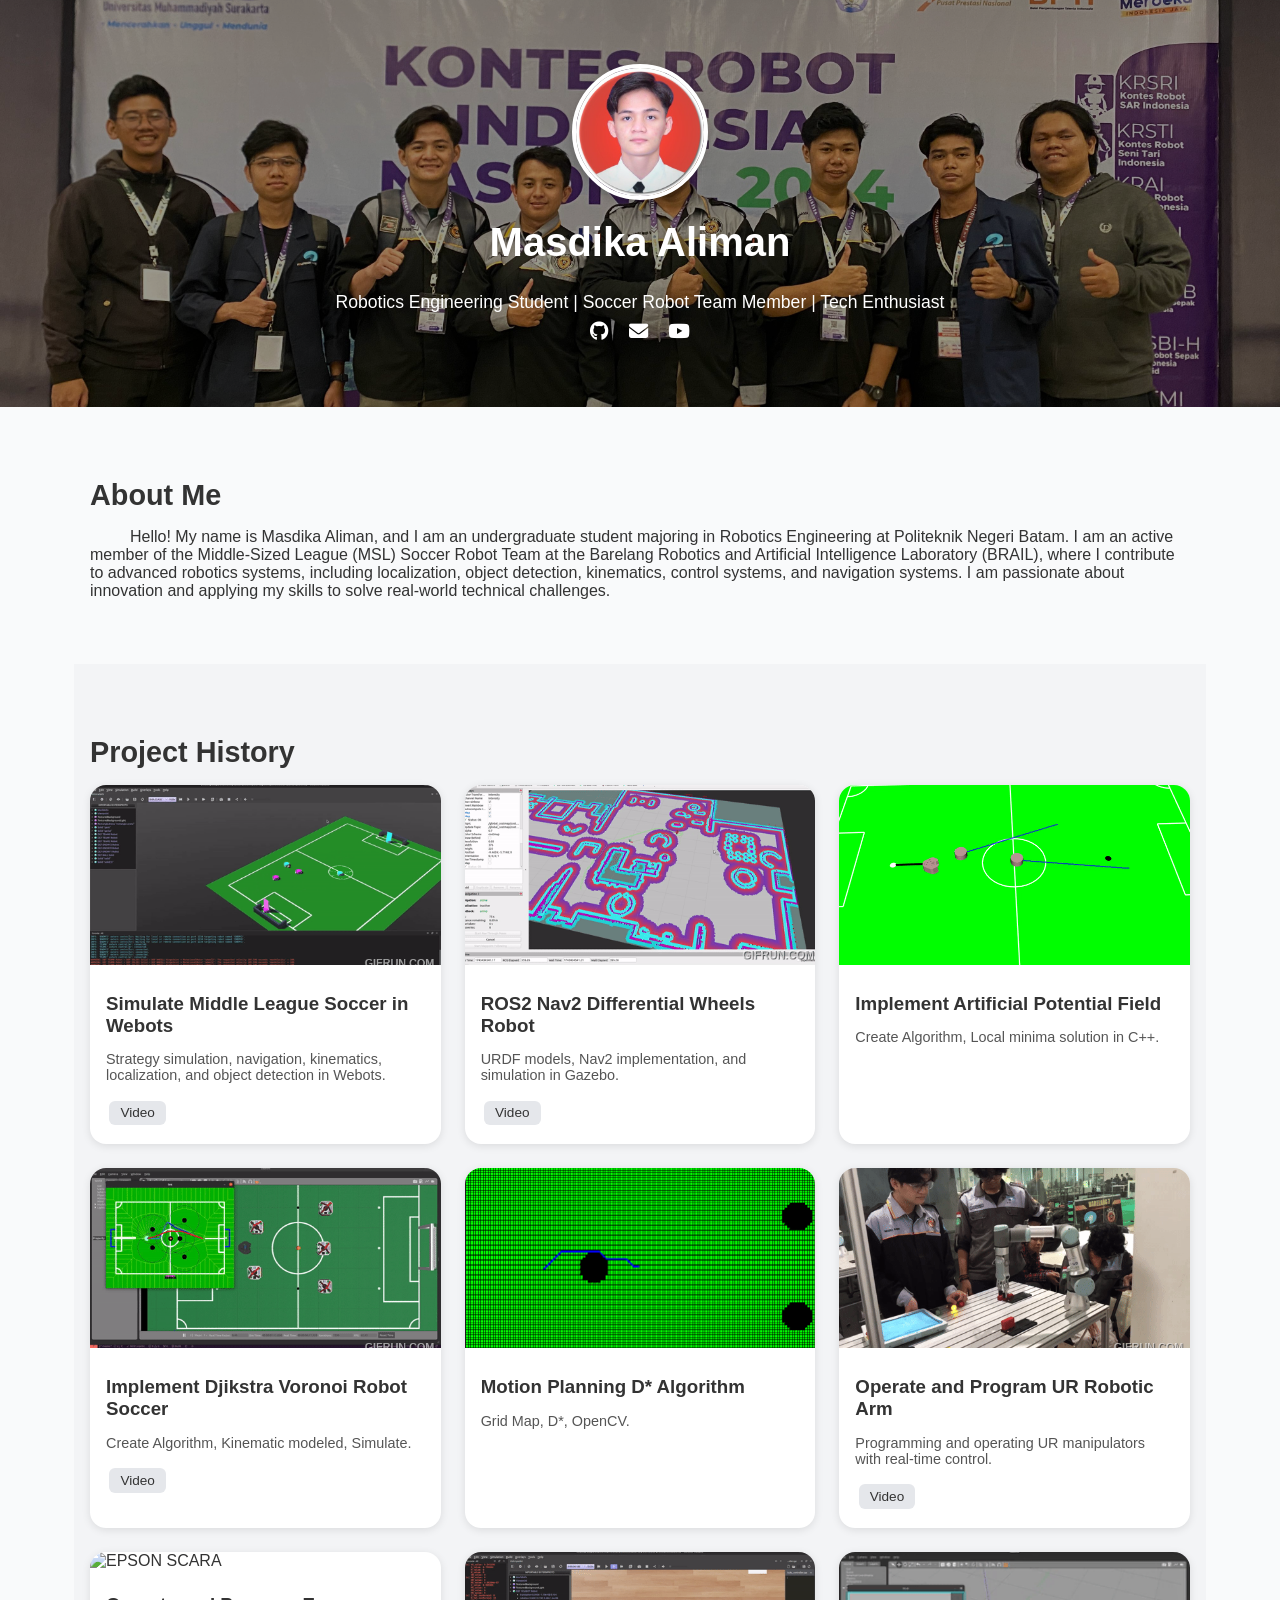
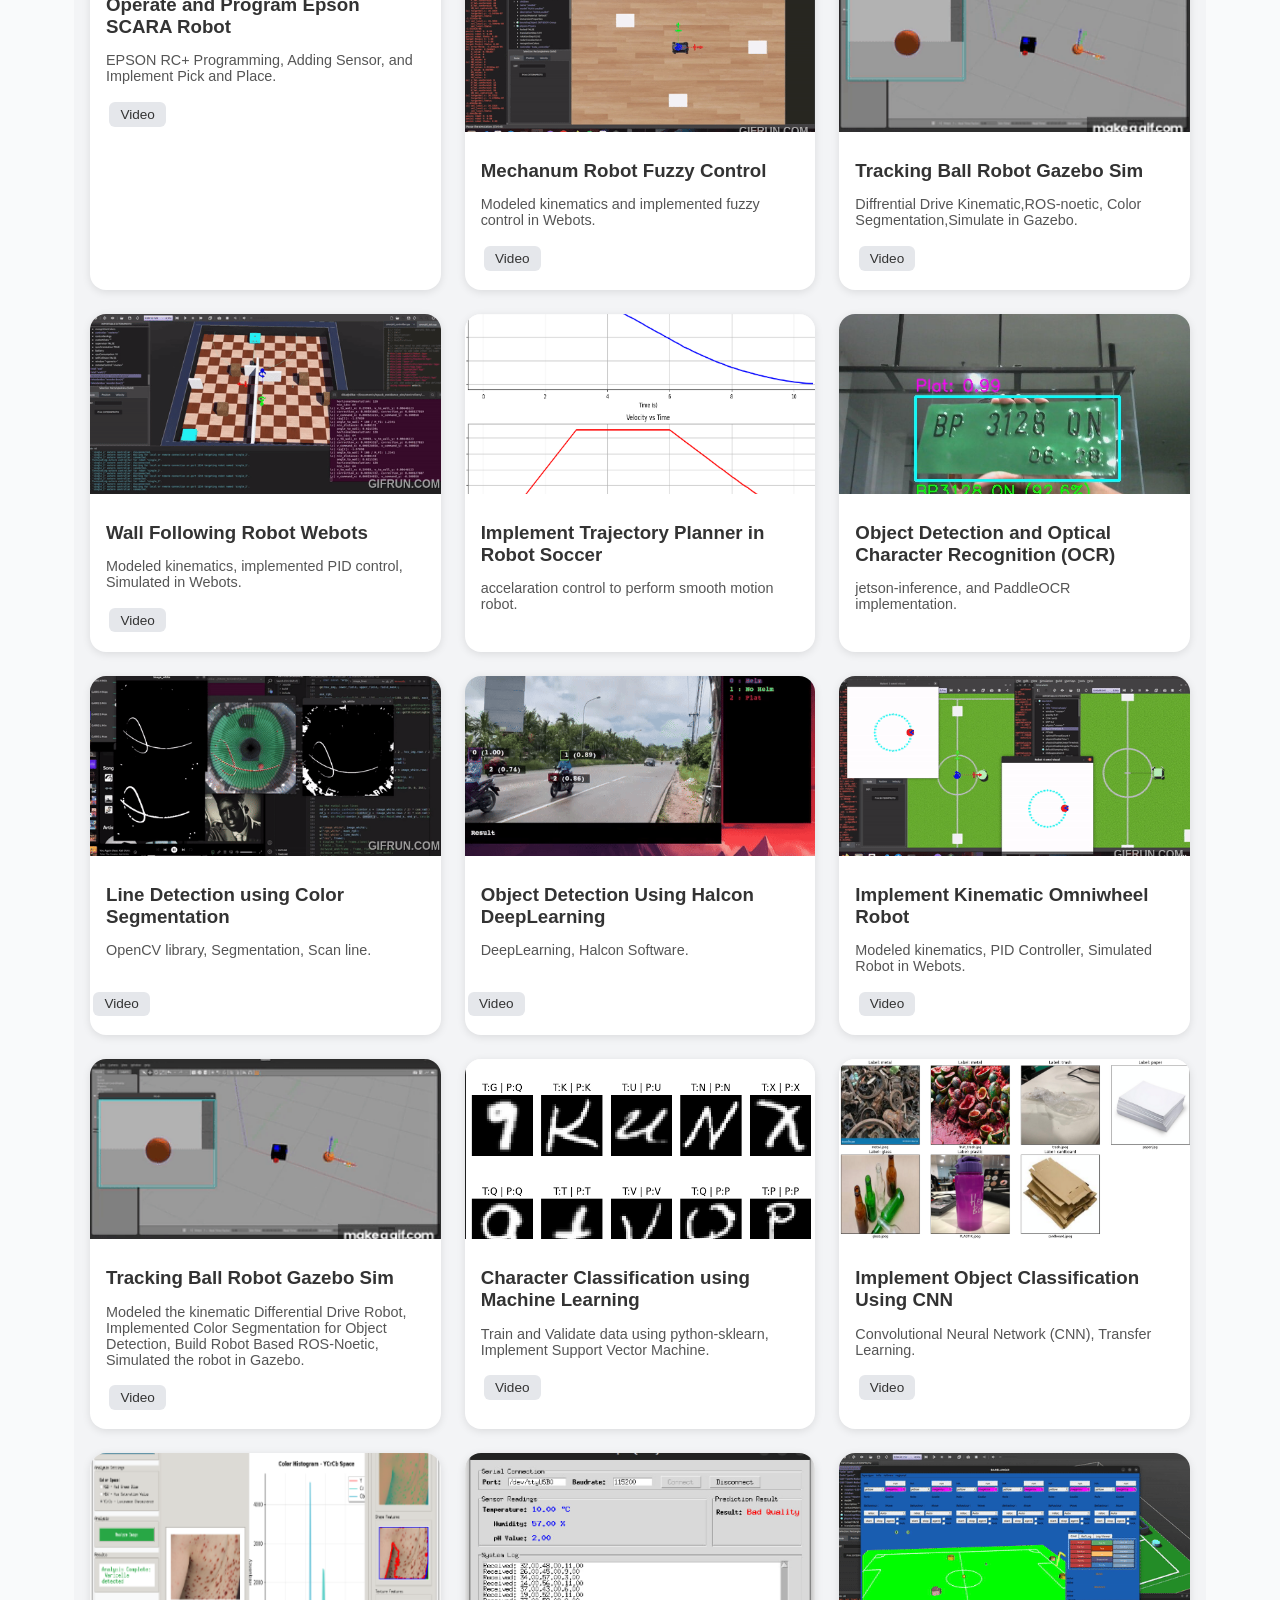
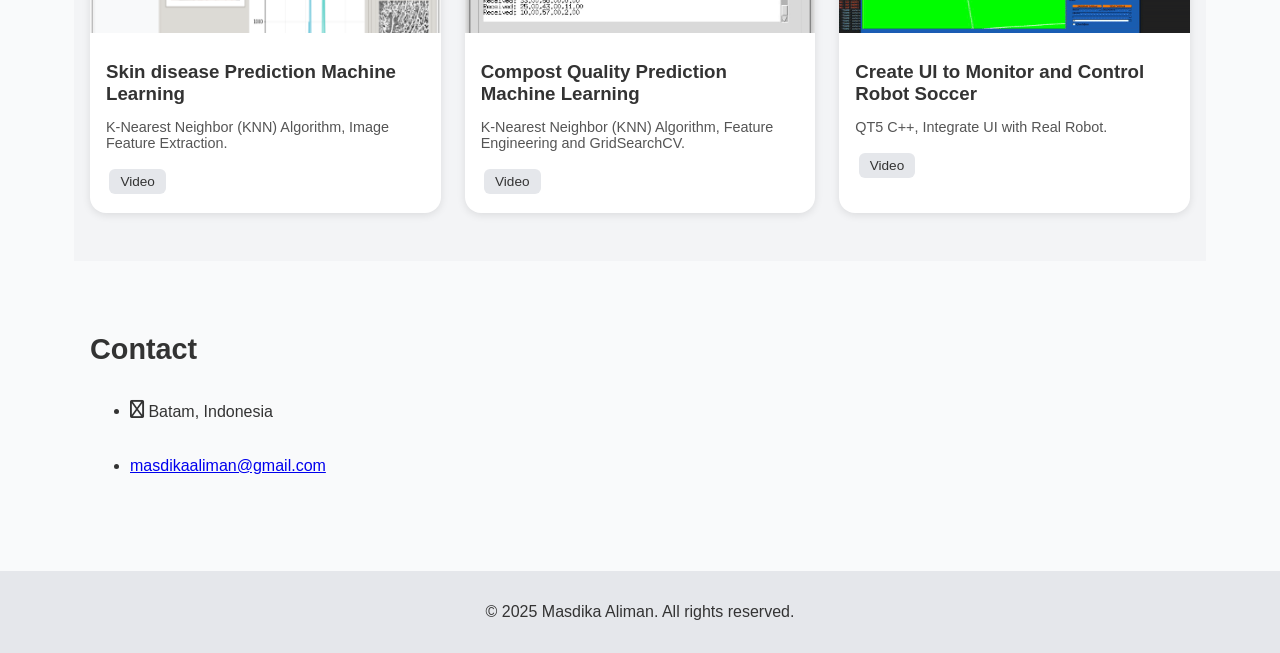
==== commit 4112e247: "Update_my_page" ====
--- a/index.html
+++ b/index.html
@@ -1,698 +1,507 @@
-<!DOCTYPE HTML>
-<!--
-	Strata by HTML5 UP
-	html5up.net | @ajlkn
-	Free for personal and commercial use under the CCA 3.0 license (html5up.net/license)
--->
-<html>
+<!DOCTYPE html>
+<html lang="en">
 
 <head>
-	<title>Masdika Aliman: Portfolio</title>
-	<meta charset="utf-8" />
-	<meta name="viewport" content="width=device-width, initial-scale=1, user-scalable=no" />
-
-	<!-- Font Awesome -->
-	<!-- Latest Font Awesome -->
-	<link rel="stylesheet" href="https://cdnjs.cloudflare.com/ajax/libs/font-awesome/6.5.0/css/all.min.css">
-
-	<link rel="stylesheet" href="assets/css/main.css" />
-	<link href="images/r.JPG" rel="icon">
-	<style>
-		video {
-			width: 100%;
-
-		}
-	</style>
+    <meta charset="UTF-8" />
+    <meta name="viewport" content="width=device-width, initial-scale=1.0" />
+    <title>Masdika Aliman: Portfolio</title>
+    <link rel="stylesheet" href="https://cdnjs.cloudflare.com/ajax/libs/font-awesome/6.5.0/css/all.min.css">
+    <style>
+        body {
+            margin: 0;
+            font-family: Arial, sans-serif;
+            background: #f9fafb;
+            color: #333;
+        }
+
+        header {
+            text-align: center;
+            padding: 4rem 1rem;
+            background: url("image/TEAM_BG.jpg") no-repeat center center/cover;
+            /* background: linear-gradient(to right, #3b82f6, #6366f1); */
+            color: white;
+            position: relative;
+        }
+
+        header img {
+            width: 128px;
+            height: 128px;
+            border-radius: 50%;
+            border: 4px solid white;
+            box-shadow: 0 4px 8px rgba(0, 0, 0, 0.2);
+        }
+
+        header::before {
+            content: "";
+            position: absolute;
+            top: 0;
+            left: 0;
+            right: 0;
+            bottom: 0;
+            background: rgba(0, 0, 0, 0.4);
+            /* Optional dark overlay */
+        }
+
+        header * {
+            position: relative;
+            /* So text/images stay above overlay */
+        }
+
+        header h1 {
+            margin-top: 1rem;
+            font-size: 2.5rem;
+        }
+
+        header p {
+            font-size: 1.1rem;
+            margin: 0.5rem 0;
+        }
+
+        header .links a {
+            margin: 0 0.5rem;
+            color: white;
+            text-decoration: none;
+            font-size: 1.2rem;
+        }
+
+        section {
+            max-width: 1100px;
+            margin: auto;
+            padding: 3rem 1rem;
+        }
+
+        section h2 {
+            font-size: 1.8rem;
+            margin-bottom: 1rem;
+        }
+
+        .projects,
+        .achievements {
+            display: grid;
+            gap: 1.5rem;
+        }
+
+        .projects {
+            grid-template-columns: repeat(auto-fit, minmax(280px, 1fr));
+        }
+
+        .achievements {
+            grid-template-columns: repeat(auto-fit, minmax(220px, 1fr));
+        }
+
+        .card {
+            background: white;
+            border-radius: 1rem;
+            box-shadow: 0 2px 8px rgba(0, 0, 0, 0.1);
+            overflow: hidden;
+            transition: transform 0.2s;
+        }
+
+        .card:hover {
+            transform: scale(1.03);
+        }
+
+        .card img {
+            width: 100%;
+            height: 180px;
+            object-fit: cover;
+        }
+
+        .card-content {
+            padding: 1rem;
+        }
+
+        .card-content h3 {
+            margin: 0.5rem 0;
+        }
+
+        .card-content p {
+            font-size: 0.9rem;
+            color: #555;
+        }
+
+        .btn {
+            display: inline-block;
+            padding: 0.3rem 0.7rem;
+            margin: 0.2rem;
+            border-radius: 6px;
+            text-decoration: none;
+            font-size: 0.85rem;
+        }
+
+        .btn-primary {
+            background: #3b82f6;
+            color: white;
+        }
+
+        .btn-secondary {
+            background: #e5e7eb;
+            color: #333;
+        }
+
+        /* Contact */
+        .contact {
+            background: #f3f4f6;
+        }
+
+        .contact-card {
+            background: #fff;
+            border-radius: 1rem;
+            padding: 1.25rem;
+            box-shadow: 0 2px 8px rgba(0, 0, 0, 0.08);
+        }
+
+        .contact-grid {
+            display: grid;
+            grid-template-columns: repeat(auto-fit, minmax(220px, 1fr));
+            gap: 1rem;
+        }
+
+        .contact-item h3 {
+            margin: 0 0 .25rem 0;
+            font-size: 1rem;
+            color: #111827;
+        }
+
+        .link-pill {
+            display: inline-block;
+            background: #eef2ff;
+            padding: .4rem .7rem;
+            border-radius: 999px;
+            text-decoration: none;
+            color: #3730a3;
+            font-size: .9rem;
+            word-break: break-all;
+        }
+
+        footer {
+            text-align: center;
+            padding: 1rem;
+            background: #e5e7eb;
+            margin-top: 2rem;
+        }
+
+        .icon {
+            text-decoration: none;
+            border-bottom: none;
+            position: relative;
+        }
+
+        .icon:before {
+            -moz-osx-font-smoothing: grayscale;
+            -webkit-font-smoothing: antialiased;
+            display: inline-block;
+            font-style: normal;
+            font-variant: normal;
+            text-rendering: auto;
+            line-height: 1;
+            text-transform: none !important;
+            font-family: 'Font Awesome 5 Free';
+            font-weight: 400;
+        }
+
+        .icon>.label {
+            display: none;
+        }
+
+        .icon:before {
+            line-height: inherit;
+        }
+
+        .icon.solid:before {
+            font-weight: 900;
+        }
+
+        .icon.brands:before {
+            font-family: 'Font Awesome 5 Brands';
+        }
+    </style>
 </head>
 
-<body class="is-preload">
-	<!-- Header -->
-	<header id="header">
-		<div class="inner">
-			<a href="index.html" class="image avatar"><img src="image/foto_diri.jpg" alt="" /></a>
-			<h1><strong>Masdika Aliman</strong>
-				<p class="intro-subtitle">
-					Students Robotic Engineer<br></br>
-					<br><b>Bachelor of Robotics Engineering</b></br>
-					<i>Politeknik Negeri Batam</i><br>
-			</h1>
-		</div>
-	</header>
-
-	<!-- Main -->
-	<div id="main">
-
-		<!-- One -->
-		<section id="one">
-			<header class="major">
-				<font color="black">
-					<h2>About Me
-				</font>
-				</h2>
-			</header>
-			<font color="black">
-				<p style="text-indent: 40px">Hello! My name is Masdika Aliman, and I am an undergraduate student
-					majoring in Electrical Engineering with a focus on Robotics at
-					Batam State Polytechnic. I am an active member of the
-					Middle-Sized League (MSL) Soccer Robot Team at the Barelang Robotics and Artificial Intelligence
-					Laboratory
-					(BRAIL), where I contribute to the development of advanced robotics systems,
-					including localization, object detection, kinematics, control systems, and navigation systems. With
-					a passion
-					for innovation and problem-solving, I am enthusiastic about applying my skills to real-world
-					technical challenges
-					and collaborative projects.</p>
-			</font>
-		</section>
-
-
-		<section id="two">
-			<header class="major">
-				<h2>
-					<font color="black">Projects</font>
-				</h2>
-			</header>
-			<div class="container">
-				<div class="row">
-
-					<article class="col-6 col-12-xsmall work-item">
-						<a href="https://www.youtube.com/watch?v=g1v5L_ZcZvg&autoplay=1" target="_blank">
-							<img src="image/Middle_Size_League_MSL_Webots_Simulator.gif"
-								alt="Middle_Size_League_MSL_Webots_Simulator" class="image fit thumb">
-						</a>
-
-						<h3 style="font-family:verdana;">
-							<font color="black"><u>Simulate Middle League Soccer in Webots</u></font>
-						</h3>
-						<p>
-							<font color="black">Simulate Middle League Soccer in Webots
-								<ul>
-									<li>
-										<p>Create Strategy Robot and Simulate that in webots</p>
-									</li>
-									<li>
-										<p>Implement Navigation System of Robot</p>
-									</li>
-									<li>
-										<p>Implement Kinematic and Control System
-										</p>
-									</li>
-									<li>
-										<p>Implement the localization and object detection
-										</p>
-									</li>
-								</ul>
-							</font>
-						<p>
-							<code><font color="Red">localization</font></code>
-							<code><font color="Red">Kinematics</font></code>
-							<code><font color="Red">webots</font></code>
-							<code><font color="Red">Navigation</font></code>
-						</p>
-					</article>
-
-					<article class="col-6 col-12-xsmall work-item">
-						<a href="https://www.youtube.com/watch?v=qFAHRWaCxx8&autoplay=1" target="_blank">
-							<img src="image/NAV2_SLAM_HUMBLE.gif" alt="ROS2 Nav Dif Robot" class="image fit thumb">
-						</a>
-
-						<h3 style="font-family:verdana;">
-							<font color="black"><u>ROS Nav2 Differential Wheels Robot</u></font>
-						</h3>
-						<p>
-							<font color="black">Implement Nav2 Package on Differential Wheels Robot
-								<ul>
-									<li>
-										<p>Implement URDF models on Gazebo</p>
-									</li>
-									<li>
-										<p>Implemented Nav2 Package</p>
-									</li>
-									<li>
-										<p>Simulated the robot in Gazebo
-										</p>
-									</li>
-								</ul>
-							</font>
-						<p>
-							<code><font color="Red">Differential Drive Robot</font></code>
-							<code><font color="Red">ROS</font></code>
-							<code><font color="Red">Gazebo</font></code>
-						</p>
-					</article>
-
-
-					<article class="col-6 col-12-xsmall work-item">
-						<a href="index.html" target="_blank">
-							<img src="image/Potential Field.png" alt="Potential Field" class="image fit thumb">
-						</a>
-
-						<h3 style="font-family:verdana;">
-							<font color="black"><u>Implement Artificial Potential Field</u></font>
-						</h3>
-						<p>
-							<font color="black">
-								<ul>
-									<li>
-										<p>Create Algorithm Artificial Potential Field in C++ Program</p>
-									</li>
-									<li>
-										<p>Create a local minima solution on Algorithm</p>
-									</li>
-								</ul>
-							</font>
-						<p>
-							<code><font color="Red">Motion Planning</font></code>
-							<code><font color="Red">Artificial Potential Field</font></code>
-						</p>
-					</article>
-
-					<article class="col-6 col-12-xsmall work-item">
-						<a href="https://www.youtube.com/watch?v=g1v5L_ZcZvg&autoplay=1" target="_blank">
-							<img src="image/Gazebo_Simulator_Wheel_Robot_Soccer.gif"
-								alt="Implement Djikstra Voronoi Robot Soccer" class="image fit thumb">
-						</a>
-
-						<h3 style="font-family:verdana;">
-							<font color="black"><u>Implement Djikstra Voronoi Robot Soccer</u></font>
-						</h3>
-						<p>
-							<font color="black">Implement Djikstra Voronoi Robot Soccer
-								<ul>
-									<li>
-										<p>Implemented Djikstra and Voronoi</p>
-									</li>
-									<li>
-										<p>Modeled Kinematic Robot Omniwheel</p>
-									</li>
-									<li>
-										<p>Simulated the robot in Gazebo
-										</p>
-									</li>
-								</ul>
-							</font>
-						<p>
-							<code><font color="Red">Motion Planning</font></code>
-							<code><font color="Red">Kinematics</font></code>
-							<code><font color="Red">Gazebo</font></code>
-						</p>
-					</article>
-
-
-					<article class="col-6 col-12-xsmall work-item">
-						<a href="index.html" target="_blank">
-							<img src="image/D_STAR.png" alt="Potential Field" class="image fit thumb">
-						</a>
-
-						<h3 style="font-family:verdana;">
-							<font color="black"><u>Implement D* Algorithm</u></font>
-						</h3>
-						<p>
-							<font color="black">
-								<ul>
-									<li>
-										<p>Create a grid map</p>
-									</li>
-									<li>
-										<p>Create a D* Algorithm for Path Planning</p>
-									</li>
-								</ul>
-							</font>
-						<p>
-							<code><font color="Red">Motion Planning</font></code>
-							<code><font color="Red">D* Algorithm</font></code>
-						</p>
-					</article>
-
-
-					<article class="col-6 col-12-xsmall work-item">
-						<a href="https://www.youtube.com/watch?v=_GTbrSdJqvQ&autoplay=1" target="_blank">
-							<img src="image/Praktikum_5_RE503_Manipulator.gif" alt="Operate UR Manipulator"
-								class="image fit thumb">
-						</a>
-
-						<h3 style="font-family:verdana;">
-							<font color="black"><u>Operate And Program UR Robotic Arm</u></font>
-						</h3>
-						<p>
-							<font color="black">Operate And Program UR Robotic Arm
-								<ul>
-									<li>
-										<p>Program and Teach Point UR Manipulator</p>
-									</li>
-									<li>
-										<p>Operate UR Manipulator
-										</p>
-									</li>
-								</ul>
-							</font>
-						<p>
-							<code><font color="Red">UR Robotics</font></code>
-							<code><font color="Red">Arm Robot</font></code>
-							<code><font color="Red">Operate Robot</font></code>
-						</p>
-					</article>
-
-					<article class="col-6 col-12-xsmall work-item">
-						<a href="https://www.youtube.com/watch?v=2i0kHbzJ374&autoplay=1" target="_blank">
-							<img src="image/Mechanum_wheel_robot_Fuzzy_Logic_Control.gif" alt="Mechanum Robot"
-								class="image fit thumb">
-						</a>
-
-						<h3 style="font-family:verdana;">
-							<font color="black"><u>Mechanum Robot Fuzzy Control</u></font>
-						</h3>
-						<p>
-							<font color="black">Implement Kinematic and Fuzzy Control Mechanum on Webots Simulator
-								<ul>
-									<li>
-										<p>Modeled the Forward & Inverse Kinematics Mechanum Robot</p>
-									</li>
-									<li>
-										<p>Implemented Fuzzy Control to tracking current position and goal robot</p>
-									</li>
-									<li>
-										<p>Simulated the robot in Webots to perform test & Analysis of Kinematics &
-											System
-											Control.
-										</p>
-									</li>
-								</ul>
-							</font>
-						<p>
-							<code><font color="Red">Mechanum Robot</font></code>
-							<code><font color="Red">Kinematics</font></code>
-							<code><font color="Red">Simulation</font></code>
-							<code><font color="Red">FuzzyControl</font></code>
-						</p>
-					</article>
-					<article class="col-6 col-12-xsmall work-item">
-						<a href="https://youtube.com/shorts/LhrYNLJFEvw?si=FvQ9YWW-FDP_nYnc&autoplay=1" target="_blank">
-							<img src="image/Circle_Track_Omniwheel_Robot.gif" alt="Kinematic Robot Soccer"
-								class="image fit thumb">
-						</a>
-
-						<h3 style="font-family:verdana;">
-							<font color="black"><u>Implement Kinematic Omniwheel Robot</u></font>
-						</h3>
-						<p>
-							<font color="black">
-								<ul>
-									<li>
-										<p>Modeled the Forward & Inverse Kinematics Omniwheel Robot</p>
-									</li>
-									<li>
-										<p>Implemented PID Controller</p>
-									</li>
-									<li>
-										<p>Simulated the robot in Webots
-										</p>
-									</li>
-								</ul>
-							</font>
-						<p>
-							<code><font color="Red">Omniwheel Robot</font></code>
-							<code><font color="Red">Webots</font></code>
-							<code><font color="Red">Kinematics</font></code>
-						</p>
-					</article>
-
-					<article class="col-6 col-12-xsmall work-item">
-						<a href="https://www.youtube.com/watch?v=FSDU7hDYXl0&autoplay=1" target="_blank">
-							<img src="image/FINAL_PROJECT_ROS_SIMULATION_GAZEBO_RE402.gif" alt="TRACKING BALL"
-								class="image fit thumb">
-						</a>
-
-						<h3 style="font-family:verdana;">
-							<font color="black"><u>Tracking Ball Robot Gazebo Sim</u></font>
-						</h3>
-						<p>
-							<font color="black">
-								<ul>
-									<li>
-										<p>Modeled the kinematic Differential Drive Robot</p>
-									</li>
-									<li>
-										<p>Implemented Color Segmentation for Object Detection</p>
-									</li>
-									<li>
-										<p>Build Robot Based ROS-Noetic
-										</p>
-									</li>
-									<li>
-										<p>Simulated the robot in Gazebo
-										</p>
-									</li>
-								</ul>
-							</font>
-						<p>
-							<code><font color="Red">Differential Drive</font></code>
-							<code><font color="Red">ROS</font></code>
-							<code><font color="Red">Kinematics</font></code>
-							<code><font color="Red">Object Detections</font></code>
-						</p>
-					</article>
-
-
-
-					<article class="col-6 col-12-xsmall work-item">
-						<a href="https://www.youtube.com/watch?v=g1R-jvAa5fE&autoplay=1" target="_blank">
-							<img src="image/WALL_FOLLOWING_LIDAR_Webots_Mechanum_Robots.gif"
-								alt="WALL_FOLLOWING_LIDAR_Webots_Mechanum_Robots" class="image fit thumb">
-						</a>
-
-						<h3 style="font-family:verdana;">
-							<font color="black"><u>Wall Following Robot Webots</u></font>
-						</h3>
-						<p>
-							<font color="black">
-								<ul>
-									<li>
-										<p>Modeled the kinematic Mechanum Robot</p>
-									</li>
-									<li>
-										<p>Implement PID Controller</p>
-									</li>
-									<li>
-										<p>Simulated the robot in Webots
-										</p>
-									</li>
-								</ul>
-							</font>
-						<p>
-							<code><font color="Red">Mechanum Robot</font></code>
-							<code><font color="Red">PID Controller</font></code>
-							<code><font color="Red">Kinematics</font></code>
-
-						</p>
-					</article>
-
-
-					<article class="col-6 col-12-xsmall work-item">
-						<a href="index.html" target="_blank">
-							<img src="image/TRAJECTORY PLANNER.png" alt="TRAJECTORY PLANNER" class="image fit thumb">
-						</a>
-
-						<h3 style="font-family:verdana;">
-							<font color="black"><u>Implement Trajectory Planner in Robot Soccer</u></font>
-						</h3>
-						<p>
-							<font color="black">
-								<ul>
-									<li>
-										<p>Analysis the accelaration robot to perform smooth motion</p>
-									</li>
-								</ul>
-							</font>
-						<p>
-							<code><font color="Red">Trajectory Planner</font></code>
-							<code><font color="Red">Control System</font></code>
-							<code><font color="Red">Motion</font></code>
-						</p>
-					</article>
-
-
-					<article class="col-6 col-12-xsmall work-item">
-						<a href="index.html" target="_blank">
-							<img src="image/run_ssd_example_output.jpg" alt="plate detection" class="image fit thumb">
-						</a>
-
-						<h3 style="font-family:verdana;">
-							<font color="black"><u>Plate Detection and Optical Character Recognition (OCR)</u></font>
-						</h3>
-						<p>
-							<font color="black">
-								<ul>
-									<li>
-										<p>Object Detection using jetson-inference</p>
-									</li>
-									<li>
-										<p>OCR using PaddleOCR Library</p>
-									</li>
-								</ul>
-							</font>
-						<p>
-							<code><font color="Red">Object Detection</font></code>
-							<code><font color="Red">Optical Character Recognition</font></code>
-							<code><font color="Red">jetson-inference</font></code>
-						</p>
-					</article>
-
-
-					<article class="col-6 col-12-xsmall work-item">
-						<a href="https://www.youtube.com/watch?v=VdKO0T-zQN0&autoplay=1" target="_blank">
-							<img src="image/Line_Detection_Robot_Soccer_Barelang63.gif" alt="Line detection"
-								class="image fit thumb">
-						</a>
-
-						<h3 style="font-family:verdana;">
-							<font color="black"><u>Line Detection using Segmentation</u></font>
-						</h3>
-						<p>
-							<font color="black">Implement Object Detection using Segmentation
-								<ul>
-									<li>
-										<p>Line detection using segmentation Open CV Library</p>
-									</li>
-									<li>
-										<p>Using Scan Line to detect actual position</p>
-									</li>
-								</ul>
-							</font>
-						<p>
-							<code><font color="Red">Object Detection</font></code>
-							<code><font color="Red">Computer Vision</font></code>
-						</p>
-					</article>
-
-
-					<article class="col-6 col-12-xsmall work-item">
-						<a href="https://www.youtube.com/watch?v=VdKO0T-zQN0&autoplay=1" target="_blank">
-							<img src="image/HALCON_Deep_Learning_Object_Detection.gif" alt="Object detection"
-								class="image fit thumb">
-						</a>
-
-						<h3 style="font-family:verdana;">
-							<font color="black"><u>Object Detection Using Halcon DeepLearning</u></font>
-						</h3>
-						<p>
-							<font color="black">Implement Object Detection using DeepLearning
-								<ul>
-									<li>
-										<p>Object Detection using Deep Learning</p>
-									</li>
-									<li>
-										<p>Train and validate data on Halcon Software</p>
-									</li>
-								</ul>
-							</font>
-						<p>
-							<code><font color="Red">Object Detection</font></code>
-							<code><font color="Red">Computer Vision</font></code>
-							<code><font color="Red">DeepLearning</font></code>
-						</p>
-					</article>
-
-
-					<article class="col-6 col-12-xsmall work-item">
-						<a href="https://github.com/MasdikaAliman/character_classification_svm" target="_blank">
-							<img src="image/character_svm.png" alt="character_svm" class="image fit thumb">
-						</a>
-
-						<h3 style="font-family:verdana;">
-							<font color="black"><u>Character Classification using Support Vector Machine</u></font>
-						</h3>
-						<p>
-							<font color="black">
-								<ul>
-									<li>
-										<p>Train and Validate data using python-sklearn </p>
-									</li>
-									<li>
-										<p>Implement Support Vector Machine</p>
-									</li>
-								</ul>
-							</font>
-						<p>
-							<code><font color="Red">Machine Learning</font></code>
-							<code><font color="Red">Support Vector Machine</font></code>
-						</p>
-					</article>
-
-					<article class="col-6 col-12-xsmall work-item">
-						<a href="index.html" target="_blank">
-							<img src="image/skin disease.png" alt="UI" class="Skin disease">
-						</a>
-
-						<h3 style="font-family:verdana;">
-							<font color="black"><u>Skin disease Prediction Machine Learning</u></font>
-						</h3>
-						<p>
-							<font color="black">
-								<ul>
-									<li>
-										<p>Use KNN Algorithm to Predict Disease</p>
-									</li>
-									<li>
-										<p>Implement Image Feature Extraction</p>
-									</li>
-								</ul>
-							</font>
-						<p>
-							<code><font color="Red">Machine Learning</font></code>
-							<code><font color="Red">K-Nearest Neighbor</font></code>
-						</p>
-					</article>
-
-					<article class="col-6 col-12-xsmall work-item">
-						<a href="index.html" target="_blank">
-							<img src="image/UI.gif" alt="UI" class="image fit thumb">
-						</a>
-
-						<h3 style="font-family:verdana;">
-							<font color="black"><u>Create UI to Monitor and Control Robot Soccer</u></font>
-						</h3>
-						<p>
-							<font color="black">
-								<ul>
-									<li>
-										<p>Create UI based QT5 C++</p>
-									</li>
-									<li>
-										<p>Integrate UI with Real Robot</p>
-									</li>
-								</ul>
-							</font>
-						<p>
-							<code><font color="Red">QT5</font></code>
-							<code><font color="Red">User Interface</font></code>
-						</p>
-					</article>
-
-
-					<article class="col-6 col-12-xsmall work-item">
-						<a href="index.html" target="_blank">
-							<img src="image/AUTOGEN_STRATEGY.png" alt="AUTOGEN_STRATEGY" class="image fit thumb">
-						</a>
-
-						<h3 style="font-family:verdana;">
-							<font color="black"><u>Create UI to Generate Strategy Robot</u></font>
-						</h3>
-						<p>
-							<font color="black">
-								<ul>
-									<li>
-										<p>Create UI to generate xml file for Behavior Tree</p>
-									</li>
-									<li>
-										<p>QT5 based C++</p>
-									</li>
-								</ul>
-							</font>
-						<p>
-							<code><font color="Red">QT5</font></code>
-							<code><font color="Red">User Interface</font></code>
-						</p>
-					</article>
-
-
-					<article class="col-6 col-12-xsmall work-item">
-						<a href="https://github.com/MasdikaAliman/Garbage-Classification-CNN/tree/master"
-							target="_blank">
-							<img src="image/CNN.png" alt="CNN" class="image fit thumb">
-						</a>
-
-						<h3 style="font-family:verdana;">
-							<font color="black"><u>Implement Object Classification Using CNN</u></font>
-						</h3>
-						<p>
-							<font color="black">
-								<ul>
-									<li>
-										<p>Object Classification using CNN and Transfer Learning</p>
-									</li>
-								</ul>
-							</font>
-						<p>
-							<code><font color="Red">CNN</font></code>
-							<code><font color="Red">Object Classification</font></code>
-						</p>
-					</article>
-
-
-					<article class="col-6 col-12-xsmall work-item">
-						<a href="index.html" target="_blank">
-							<img src="image/compost_quality.png" alt="UI" class="compost_quality">
-						</a>
-
-						<h3 style="font-family:verdana;">
-							<font color="black"><u>Compost Quality Prediction Machine Learning</u></font>
-						</h3>
-						<p>
-							<font color="black">
-								<ul>
-									<li>
-										<p>Use KNN Algorithm to Predict Compost Quality</p>
-									</li>
-									<li>
-										<p>Implement EDA, Feature Engineering and GridSearchCV</p>
-									</li>
-								</ul>
-							</font>
-						<p>
-							<code><font color="Red">Machine Learning</font></code>
-							<code><font color="Red">K-Nearest Neighbor</font></code>
-						</p>
-					</article>
-
-				</div>
-			</div>
-		</section>
-
-		<!-- Five -->
-		<section id="Four">
-			<h2>Contact</h2>
-			<div class="col-4 col-12-small">
-				<ul class="labeled-icons">
-					<li>
-						<h3 class="icon solid fa-home"><span class="label">Address</span></h3>
-						Batam, Indonesia
-					</li>
-					<li>
-						<h3 class="icon solid fa-envelope"><span class="label">Email</span></h3>
-						<a href="https://mail.google.com/mail/?view=cm&fs=1&to=masdikaaliman@gmail.com"
-							target="_blank">masdikaaliman@gmail.com</a>
-					</li>
-				</ul>
-			</div>
-	</div>
-	</section>
-
-
-	<!-- Footer -->
-	<footer id="footer">
-		<div class="inner">
-			<ul class="icons">
-				<li><a href="https://github.com/MasdikaAliman" target="_blank" class="icon brands fa-github"><span
-							class="label">Github</span></a></li>
-				<li><a href="https://mail.google.com/mail/?view=cm&fs=1&to=masdikaaliman@gmail.com" target="_blank"
-						class="icon solid fa-envelope"><span class="label">Email</span></a></li>
-				<li><a href="https://www.youtube.com/@masdikaaliman6425/videos" target="_blank"
-						class="fab fa-youtube fa-2x"></a></li>
-				<!-- <li><a href="raj0407@umd.edu" target="_blank" class="icon solid fa-linkedin"><span
-							class="label">Email</span></a></li> -->
-			</ul>
-		</div>
-	</footer>
-
-	<!-- Scripts -->
-	<script src="assets/js/jquery.min.js"></script>
-	<script src="assets/js/jquery.poptrox.min.js"></script>
-	<script src="assets/js/browser.min.js"></script>
-	<script src="assets/js/breakpoints.min.js"></script>
-	<script src="assets/js/util.js"></script>
-	<script src="assets/js/main.js"></script>
-
+<body>
+    <!-- Header -->
+    <header>
+        <img src="image/foto_diri.jpg" alt="Profile" />
+        <h1>Masdika Aliman</h1>
+        <p>Robotics Engineering Student | Soccer Robot Team Member | Tech Enthusiast</p>
+        <div class="links">
+            <a href="https://github.com/MasdikaAliman" target="_blank"><i class="fab fa-github"></i></a>
+            <a href="mailto:masdikaaliman@gmail.com"><i class="fas fa-envelope"></i></a>
+            <a href="https://www.youtube.com/@masdikaaliman6425/videos" target="_blank"><i
+                    class="fab fa-youtube"></i></a>
+        </div>
+    </header>
+
+    <!-- About -->
+    <section>
+        <h2>About Me</h2>
+        <p style="text-indent:40px;">
+            Hello! My name is Masdika Aliman, and I am an undergraduate student majoring in Robotics Engineering at
+            Politeknik Negeri Batam. I am an active member of the Middle-Sized League (MSL) Soccer Robot Team at the
+            Barelang Robotics and Artificial Intelligence Laboratory (BRAIL), where I contribute to advanced robotics
+            systems, including localization, object detection, kinematics, control systems, and navigation systems. I am
+            passionate about innovation and applying my skills to solve real-world technical challenges.
+        </p>
+    </section>
+
+    <!-- Projects -->
+    <section style="background:#f3f4f6;">
+        <h2>Project History</h2>
+        <div class="projects">
+            <div class="card">
+                <img src="image/Middle_Size_League_MSL_Webots_Simulator.gif" alt="MSL Webots Simulation" />
+                <div class="card-content">
+                    <h3>Simulate Middle League Soccer in Webots</h3>
+                    <p>Strategy simulation, navigation, kinematics, localization, and object detection in Webots.</p>
+                    <a href="https://www.youtube.com/watch?v=g1v5L_ZcZvg" target="_blank"
+                        class="btn btn-secondary">Video</a>
+                </div>
+            </div>
+
+            <div class="card">
+                <img src="image/NAV2_SLAM_HUMBLE.gif" alt="ROS2 Nav2 Differential Robot" />
+                <div class="card-content">
+                    <h3>ROS2 Nav2 Differential Wheels Robot</h3>
+                    <p>URDF models, Nav2 implementation, and simulation in Gazebo.</p>
+                    <a href="https://www.youtube.com/watch?v=qFAHRWaCxx8" target="_blank"
+                        class="btn btn-secondary">Video</a>
+                </div>
+            </div>
+
+            <div class="card">
+                <img src="image/APF_DATA.gif" alt="Potential Field" />
+                <div class="card-content">
+                    <h3>Implement Artificial Potential Field</h3>
+                    <p>Create Algorithm, Local minima solution in C++.</p>
+                </div>
+            </div>
+
+            <div class="card">
+                <img src="image/Gazebo_Simulator_Wheel_Robot_Soccer.gif"
+                    alt="Implement Djikstra Voronoi Robot Soccer" />
+                <div class="card-content">
+                    <h3>Implement Djikstra Voronoi Robot Soccer</h3>
+                    <p>Create Algorithm, Kinematic modeled, Simulate.</p>
+                    <a href="https://www.youtube.com/watch?v=g1v5L_ZcZvg&autoplay=1" target="_blank"
+                        class="btn btn-secondary">Video</a>
+                </div>
+            </div>
+
+            <div class="card">
+                <img src="image/D_STAR.png" alt="D* Algorithm Motion Planning" />
+                <div class="card-content">
+                    <h3>Motion Planning D* Algorithm</h3>
+                    <p>Grid Map, D*, OpenCV.</p>
+                </div>
+            </div>
+
+            <div class="card">
+                <img src="image/Praktikum_5_RE503_Manipulator.gif" alt="UR Robotic Arm" />
+                <div class="card-content">
+                    <h3>Operate and Program UR Robotic Arm</h3>
+                    <p>Programming and operating UR manipulators with real-time control.</p>
+                    <a href="https://www.youtube.com/watch?v=_GTbrSdJqvQ" target="_blank"
+                        class="btn btn-secondary">Video</a>
+                </div>
+            </div>
+            <div class="card">
+                <img src="image/EPSON.gif" alt="EPSON SCARA" />
+                <div class="card-content">
+                    <h3>Operate and Program Epson SCARA Robot</h3>
+                    <p>EPSON RC+ Programming, Adding Sensor, and Implement Pick and Place.</p>
+                    <a href="https://www.youtube.com/watch?v=_GTbrSdJqvQ" target="_blank"
+                        class="btn btn-secondary">Video</a>
+                </div>
+            </div>
+
+            <div class="card">
+                <img src="image/Mechanum_wheel_robot_Fuzzy_Logic_Control.gif" alt="Mechanum Robot Fuzzy Control" />
+                <div class="card-content">
+                    <h3>Mechanum Robot Fuzzy Control</h3>
+                    <p>Modeled kinematics and implemented fuzzy control in Webots.</p>
+                    <a href="https://www.youtube.com/watch?v=2i0kHbzJ374" target="_blank"
+                        class="btn btn-secondary">Video</a>
+                </div>
+            </div>
+
+            <div class="card">
+                <img src="image/FINAL_PROJECT_ROS_SIMULATION_GAZEBO_RE402.gif" alt="Traciking Ball Robot" />
+                <div class="card-content">
+                    <h3>Tracking Ball Robot Gazebo Sim</h3>
+                    <p>Diffrential Drive Kinematic,ROS-noetic, Color Segmentation,Simulate in Gazebo.</p>
+                    <a href="https://www.youtube.com/watch?v=FSDU7hDYXl0&autoplay=1" target="_blank"
+                        class="btn btn-secondary">Video</a>
+                </div>
+            </div>
+
+            <div class="card">
+                <img src="image/WALL_FOLLOWING_LIDAR_Webots_Mechanum_Robots.gif"
+                    alt="WALL_FOLLOWING_LIDAR_Webots_Mechanum_Robots" />
+                <div class="card-content">
+                    <h3>Wall Following Robot Webots</h3>
+                    <p>Modeled kinematics, implemented PID control, Simulated in Webots.</p>
+                    <a href="https://www.youtube.com/watch?v=2i0kHbzJ374" target="_blank"
+                        class="btn btn-secondary">Video</a>
+                </div>
+            </div>
+
+            <div class="card">
+                <img src="image/TRAJECTORY PLANNER.png" alt="Trajectory Planner" />
+                <div class="card-content">
+                    <h3>Implement Trajectory Planner in Robot Soccer</h3>
+                    <p>accelaration control to perform smooth motion robot.</p>
+                </div>
+            </div>
+
+            <div class="card">
+                <img src="image/run_ssd_example_output.jpg" alt="PLATE Detection" />
+                <div class="card-content">
+                    <h3>Object Detection and Optical Character Recognition (OCR)</h3>
+                    <p>jetson-inference, and PaddleOCR implementation.</p>
+                </div>
+            </div>
+
+            <div class="card">
+                <img src="image/Line_Detection_Robot_Soccer_Barelang63.gif" alt="Line Detection" />
+                <div class="card-content">
+                    <h3>Line Detection using Color Segmentation</h3>
+                    <p>OpenCV library, Segmentation, Scan line.</p>
+                </div>
+                <a href="https://www.youtube.com/watch?v=VdKO0T-zQN0&autoplay=1" target="_blank"
+                    class="btn btn-secondary">Video</a>
+            </div>
+
+            <div class="card">
+                <img src="image/HALCON_Deep_Learning_Object_Detection.gif" alt="Line Detection" />
+                <div class="card-content">
+                    <h3>Object Detection Using Halcon DeepLearning</h3>
+                    <p>DeepLearning, Halcon Software.</p>
+                </div>
+                <a href="https://www.youtube.com/watch?v=NNUaPtVW8rk" target="_blank"
+                    class="btn btn-secondary">Video</a>
+            </div>
+            <div class="card">
+                <img src="image/Circle_Track_Omniwheel_Robot.gif" alt="Mechanum Robot Fuzzy Control" />
+                <div class="card-content">
+                    <h3>Implement Kinematic Omniwheel Robot</h3>
+                    <p>Modeled kinematics, PID Controller, Simulated Robot in Webots.</p>
+                    <a href="https://youtube.com/shorts/LhrYNLJFEvw?si=FvQ9YWW-FDP_nYnc&autoplay=1" target="_blank"
+                        class="btn btn-secondary">Video</a>
+                </div>
+            </div>
+            <div class="card">
+                <img src="image/FINAL_PROJECT_ROS_SIMULATION_GAZEBO_RE402.gif" alt="TRACKING BALL" />
+                <div class="card-content">
+                    <h3>Tracking Ball Robot Gazebo Sim</h3>
+                    <p>Modeled the kinematic Differential Drive Robot, Implemented Color Segmentation for Object
+                        Detection, Build Robot Based ROS-Noetic, Simulated the robot in Gazebo.
+                    </p>
+                    <a href="https://www.youtube.com/watch?v=FSDU7hDYXl0&autoplay=1" target="_blank"
+                        class="btn btn-secondary">Video</a>
+                </div>
+            </div>
+            <div class="card">
+                <img src="image/character_svm.png" alt="SVM_CLASSIFICATION" />
+                <div class="card-content">
+                    <h3>Character Classification using Machine Learning</h3>
+                    <p>Train and Validate data using python-sklearn, Implement Support Vector Machine.
+                    </p>
+                    <a href="https://github.com/MasdikaAliman/character_classification_svm" target="_blank"
+                        class="btn btn-secondary">Video</a>
+                </div>
+            </div>
+            <div class="card">
+                <img src="image/CNN.png" alt="CNN_CLASSIFICATION" />
+                <div class="card-content">
+                    <h3>Implement Object Classification Using CNN</h3>
+                    <p>Convolutional Neural Network (CNN), Transfer Learning.
+                    </p>
+                    <a href="https://github.com/MasdikaAliman/Garbage-Classification-CNN/tree/master" target="_blank"
+                        class="btn btn-secondary">Video</a>
+                </div>
+            </div>
+
+            <div class="card">
+                <img src="image/skin disease.png" alt="skin_disease" />
+                <div class="card-content">
+                    <h3>Skin disease Prediction Machine Learning</h3>
+                    <p>K-Nearest Neighbor (KNN) Algorithm, Image Feature Extraction.
+                    </p>
+                    <a href="index.html" target="_blank" class="btn btn-secondary">Video</a>
+                </div>
+            </div>
+            <div class="card">
+                <img src="image/compost_quality.png" alt="skin_disease" />
+                <div class="card-content">
+                    <h3>Compost Quality Prediction Machine Learning</h3>
+                    <p>K-Nearest Neighbor (KNN) Algorithm, Feature Engineering and GridSearchCV.
+                    </p>
+                    <a href="index.html" target="_blank" class="btn btn-secondary">Video</a>
+                </div>
+            </div>
+            <div class="card">
+                <img src="image/UI.gif" alt="skin_disease" />
+                <div class="card-content">
+                    <h3>Create UI to Monitor and Control Robot Soccer</h3>
+                    <p>QT5 C++, Integrate UI with Real Robot.
+                    </p>
+                    <a href="index.html" target="_blank" class="btn btn-secondary">Video</a>
+                </div>
+            </div>
+
+
+
+        </div>
+    </section>
+
+    <!-- Achievements -->
+    <!-- <section>
+        <h2>Achievements</h2>
+        <div class="achievements">
+            <div class="card">
+                <img src="image/ach1.jpg" alt="Hackathon Winner" />
+                <div class="card-content">
+                    <h3 style="text-align:center;">Hackathon Winner</h3>
+                </div>
+            </div>
+            <div class="card">
+                <img src="image/ach2.jpg" alt="Best Robotics Project" />
+                <div class="card-content">
+                    <h3 style="text-align:center;">Best Robotics Project</h3>
+                </div>
+            </div>
+            <div class="card">
+                <img src="image/ach3.jpg" alt="Dean's List" />
+                <div class="card-content">
+                    <h3 style="text-align:center;">Dean's List</h3>
+                </div>
+            </div>
+        </div>
+    </section> -->
+
+    <!-- Five -->
+    <section id="Four">
+        <h2>Contact</h2>
+        <div class="col-4 col-12-small">
+            <ul class="labeled-icons">
+                <li>
+                    <h3 class="icon fab fa-home"><span class="label">Address</span></h3>
+                    Batam, Indonesia
+                </li>
+                <li>
+                    <h3 class="icon fa-envelope"><span class="label">Email</span></h3>
+                    <a href="https://mail.google.com/mail/?view=cm&fs=1&to=masdikaaliman@gmail.com"
+                        target="_blank">masdikaaliman@gmail.com</a>
+                </li>
+            </ul>
+        </div>
+
+    </section>
+
+    <!-- Footer -->
+    <footer>
+        <p>© 2025 Masdika Aliman. All rights reserved.</p>
+    </footer>
 </body>
 
 </html>
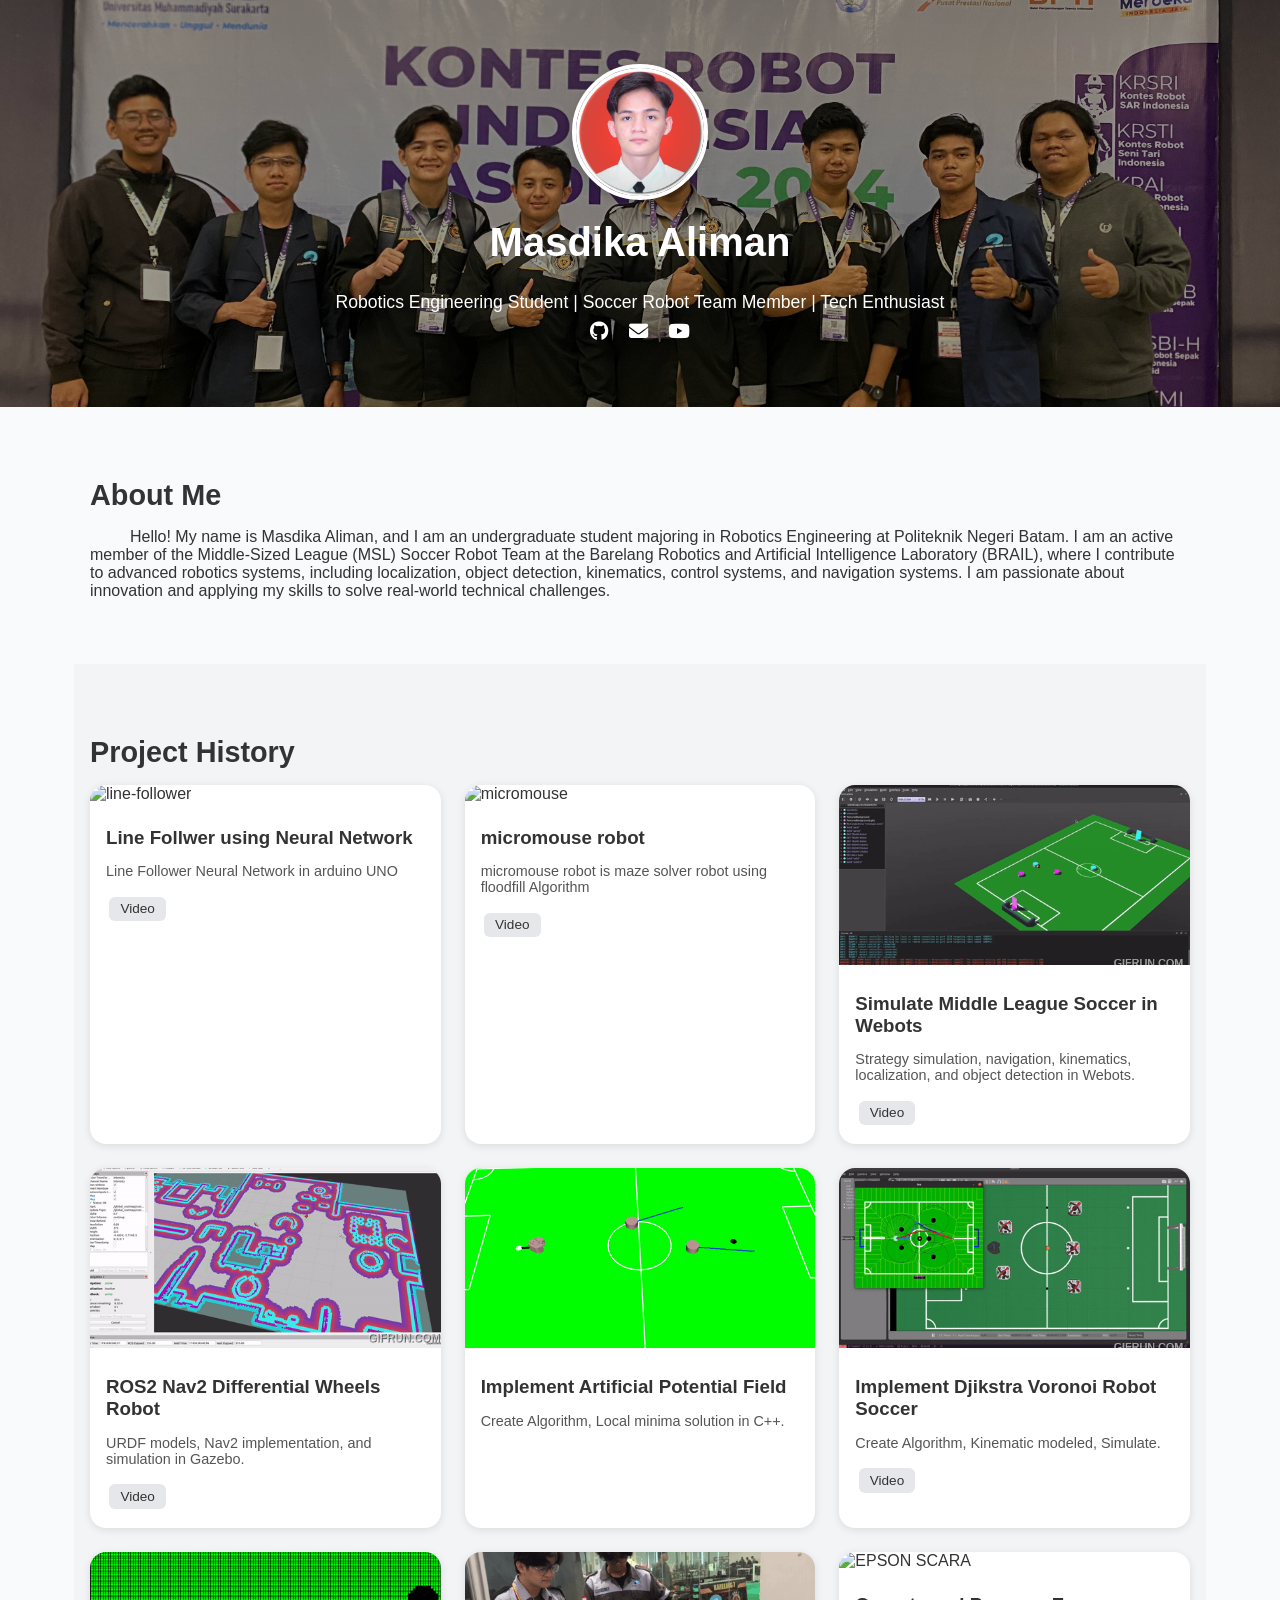
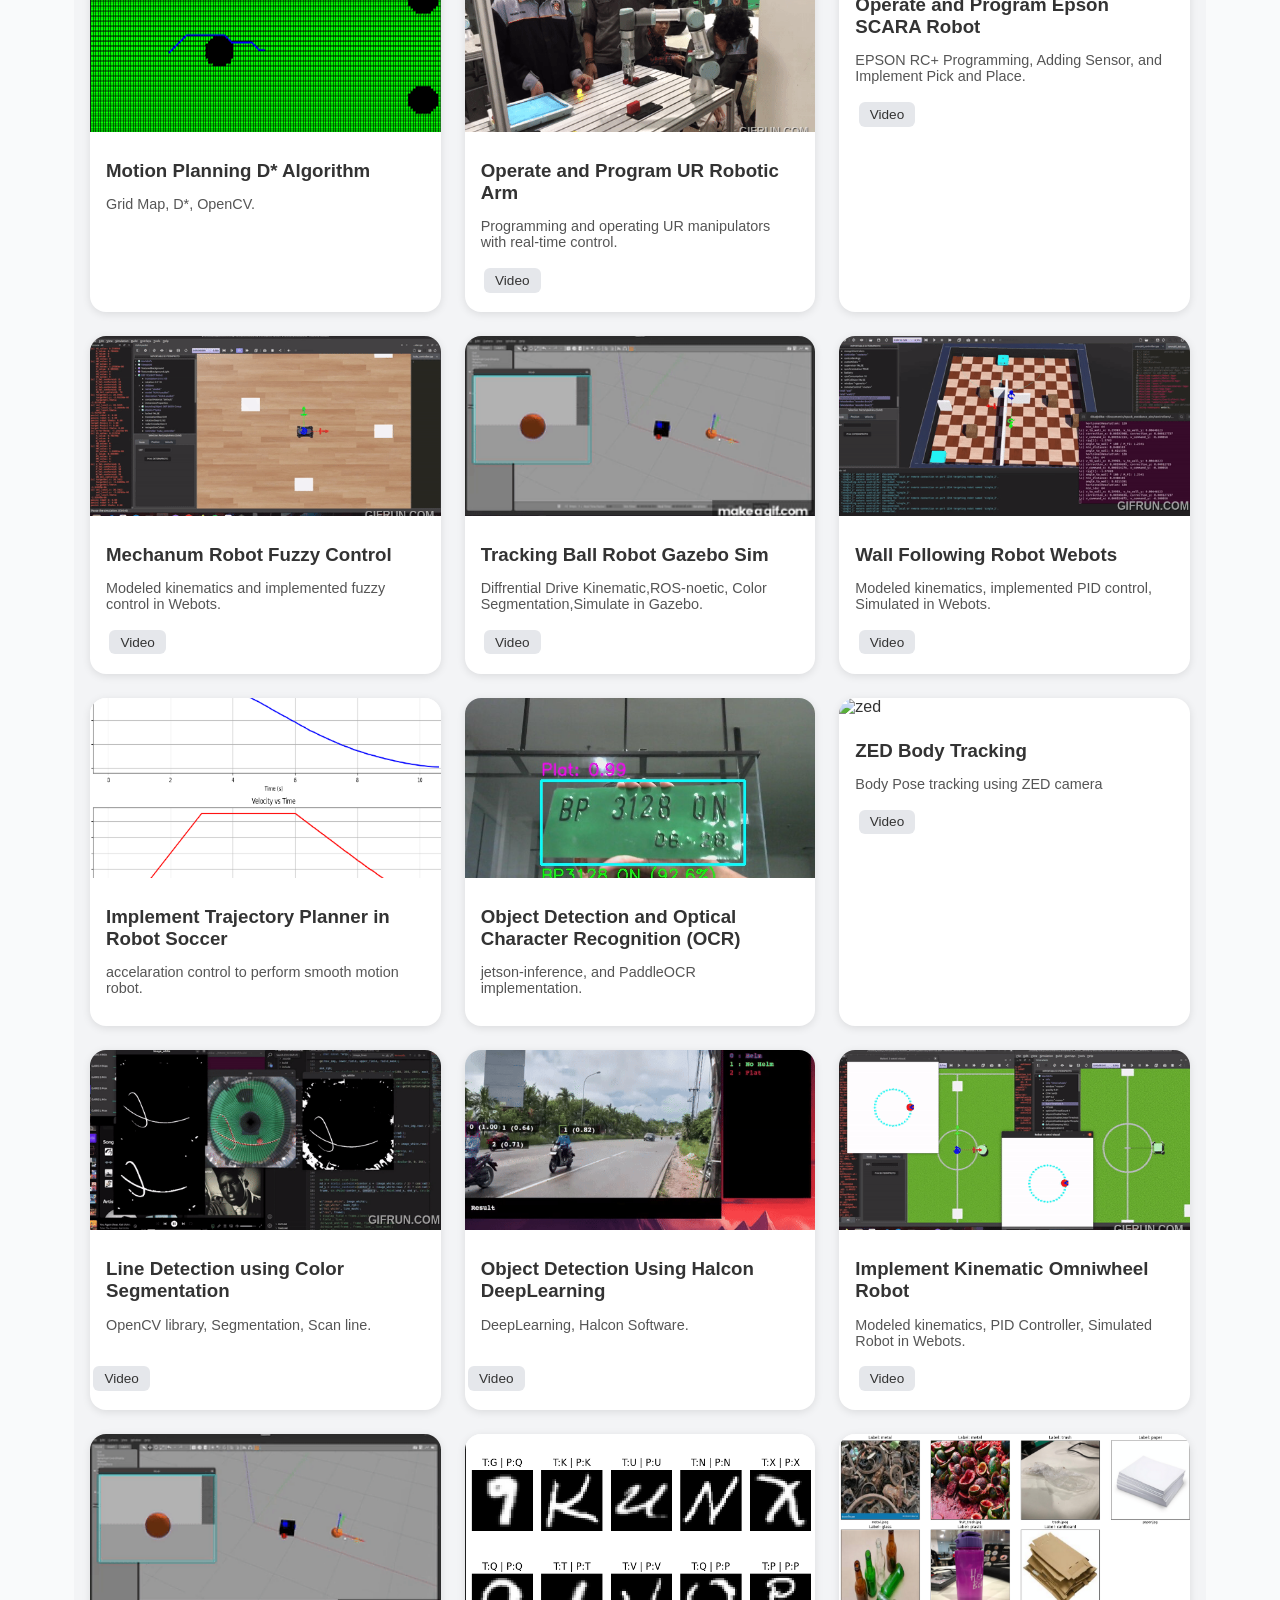
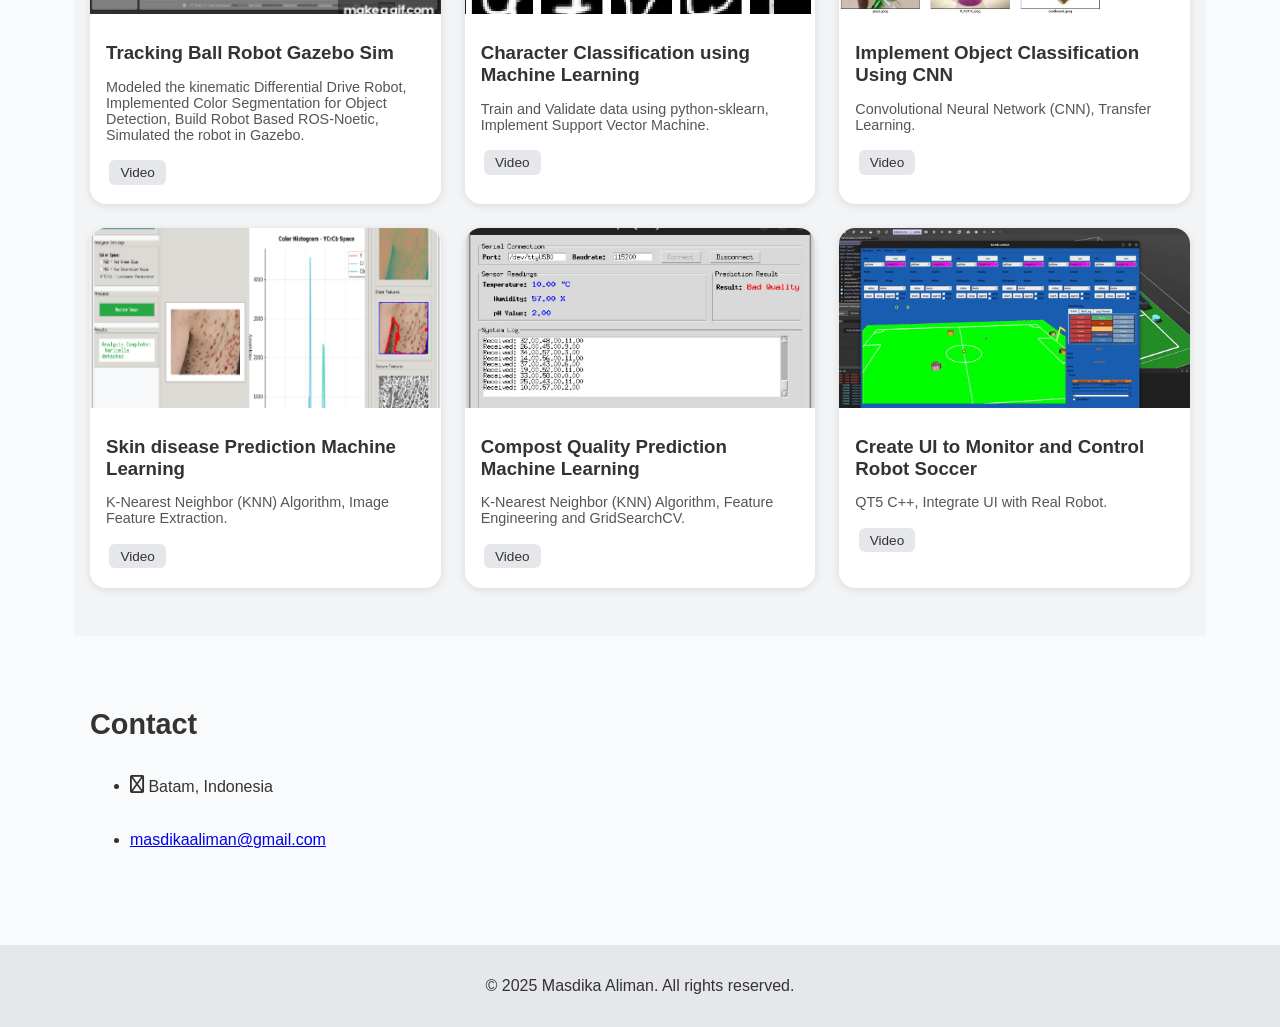
==== commit fc6e5b22: "Update Page" ====
--- a/index.html
+++ b/index.html
@@ -248,6 +248,26 @@
     <section style="background:#f3f4f6;">
         <h2>Project History</h2>
         <div class="projects">
+
+            <div class="card">
+                <img src="image/linefollowerNN.gif" alt="line-follower" />
+                <div class="card-content">
+                    <h3>Line Follwer using Neural Network </h3>
+                    <p>Line Follower Neural Network in arduino UNO</p>
+                    <a href="https://www.youtube.com/watch?v=g1v5L_ZcZvg" target="_blank"
+                        class="btn btn-secondary">Video</a>
+                </div>
+            </div>
+
+            <div class="card">
+                <img src="image/micromouse.gif" alt="micromouse" />
+                <div class="card-content">
+                    <h3>micromouse robot </h3>
+                    <p>micromouse robot is maze solver robot using floodfill Algorithm</p>
+                    <a href="https://www.youtube.com/watch?v=g1v5L_ZcZvg" target="_blank"
+                        class="btn btn-secondary">Video</a>
+                </div>
+            </div>
             <div class="card">
                 <img src="image/Middle_Size_League_MSL_Webots_Simulator.gif" alt="MSL Webots Simulation" />
                 <div class="card-content">
@@ -360,6 +380,15 @@
                     <p>jetson-inference, and PaddleOCR implementation.</p>
                 </div>
             </div>
+            <div class="card">
+                <img src="image/zed_body_pose.gif" alt="zed" />
+                <div class="card-content">
+                    <h3>ZED Body Tracking</h3>
+                    <p>Body Pose tracking using ZED camera</p>
+                    <a href="" target="_blank" class="btn btn-secondary">Video</a>
+                </div>
+            </div>
+
 
             <div class="card">
                 <img src="image/Line_Detection_Robot_Soccer_Barelang63.gif" alt="Line Detection" />
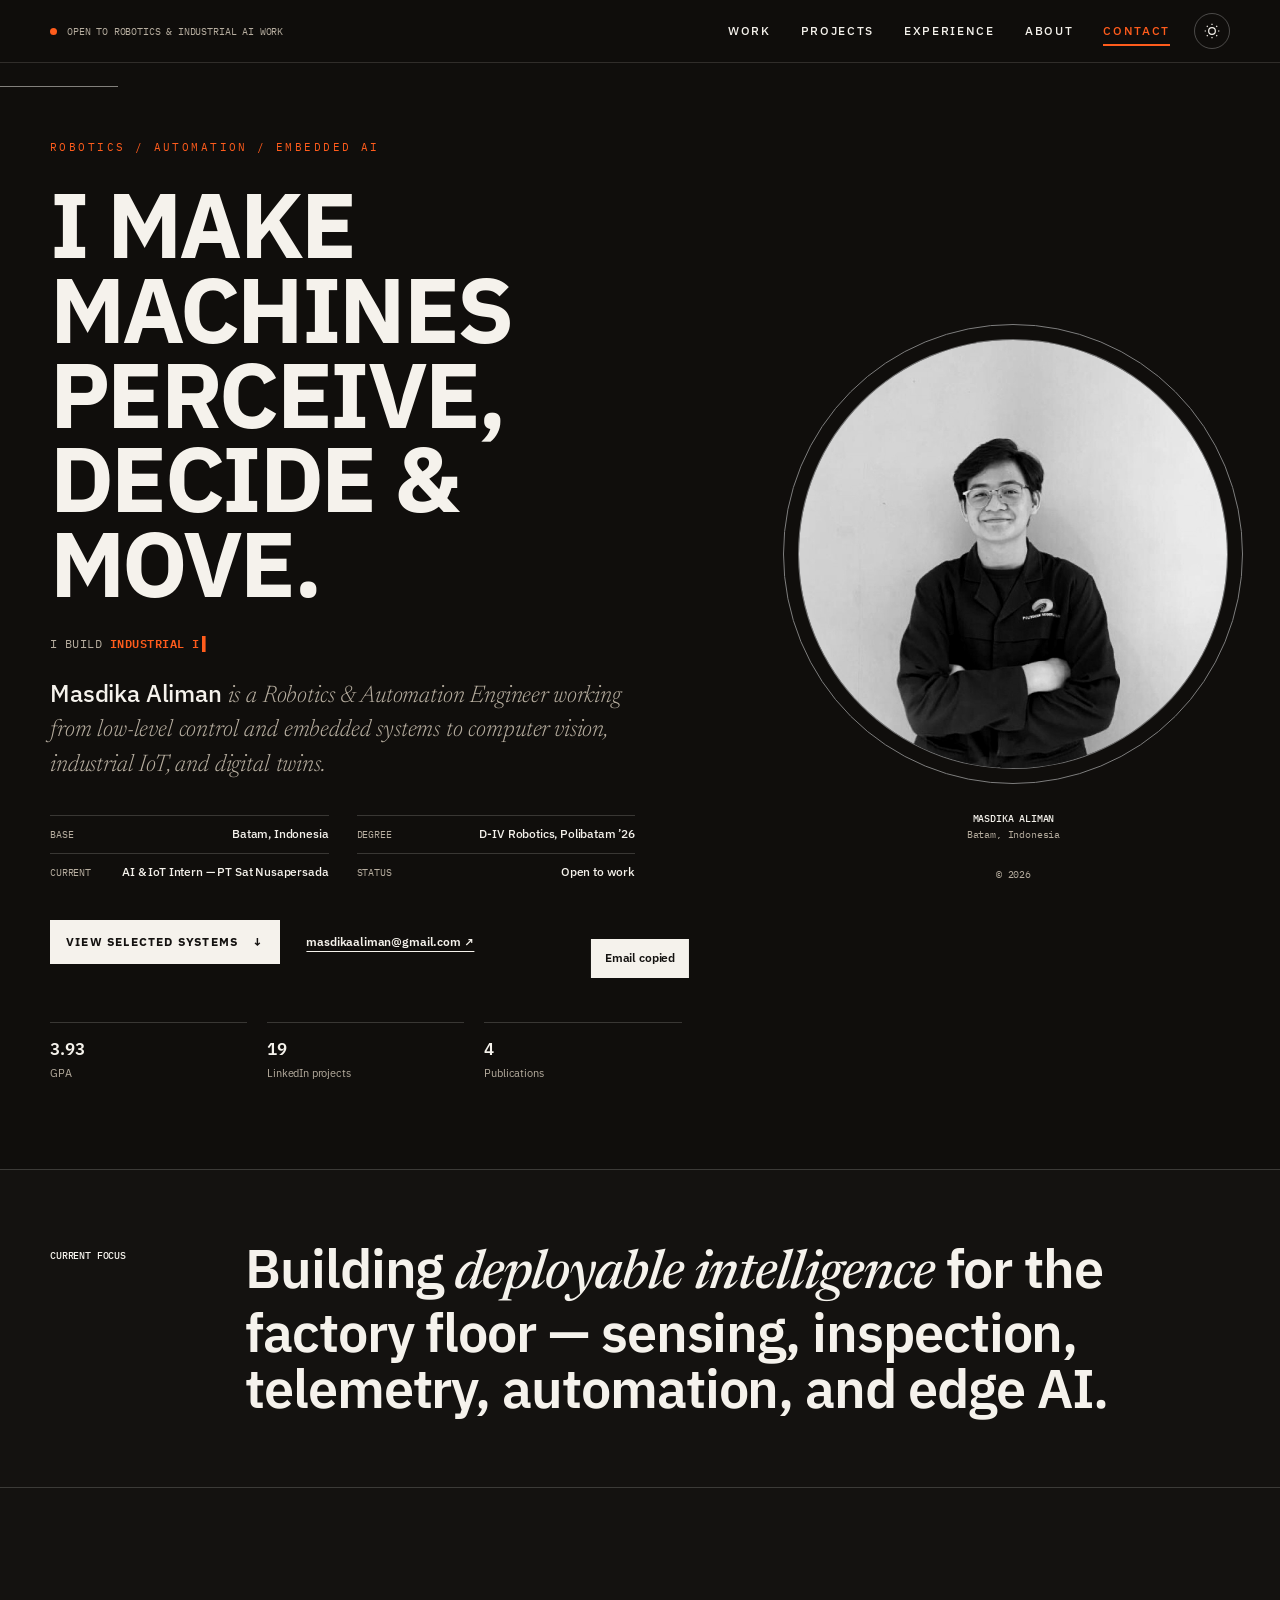
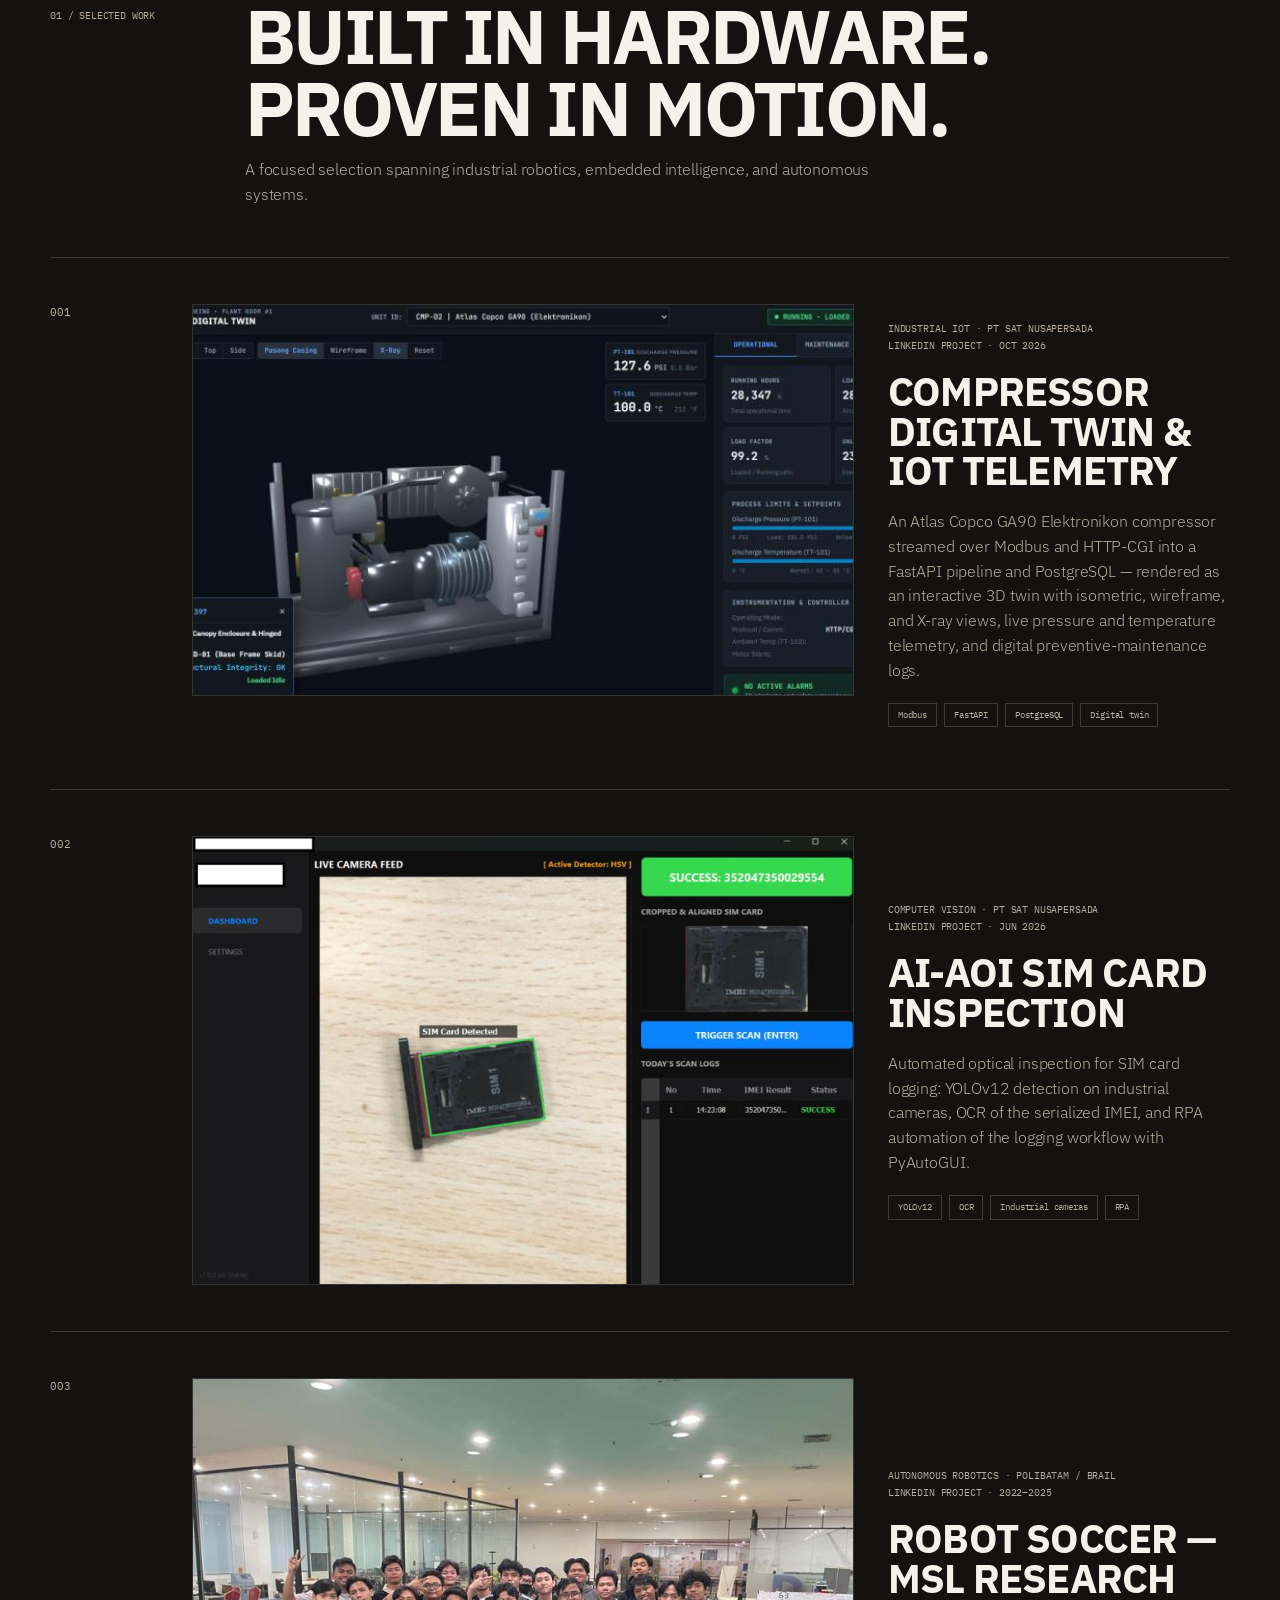
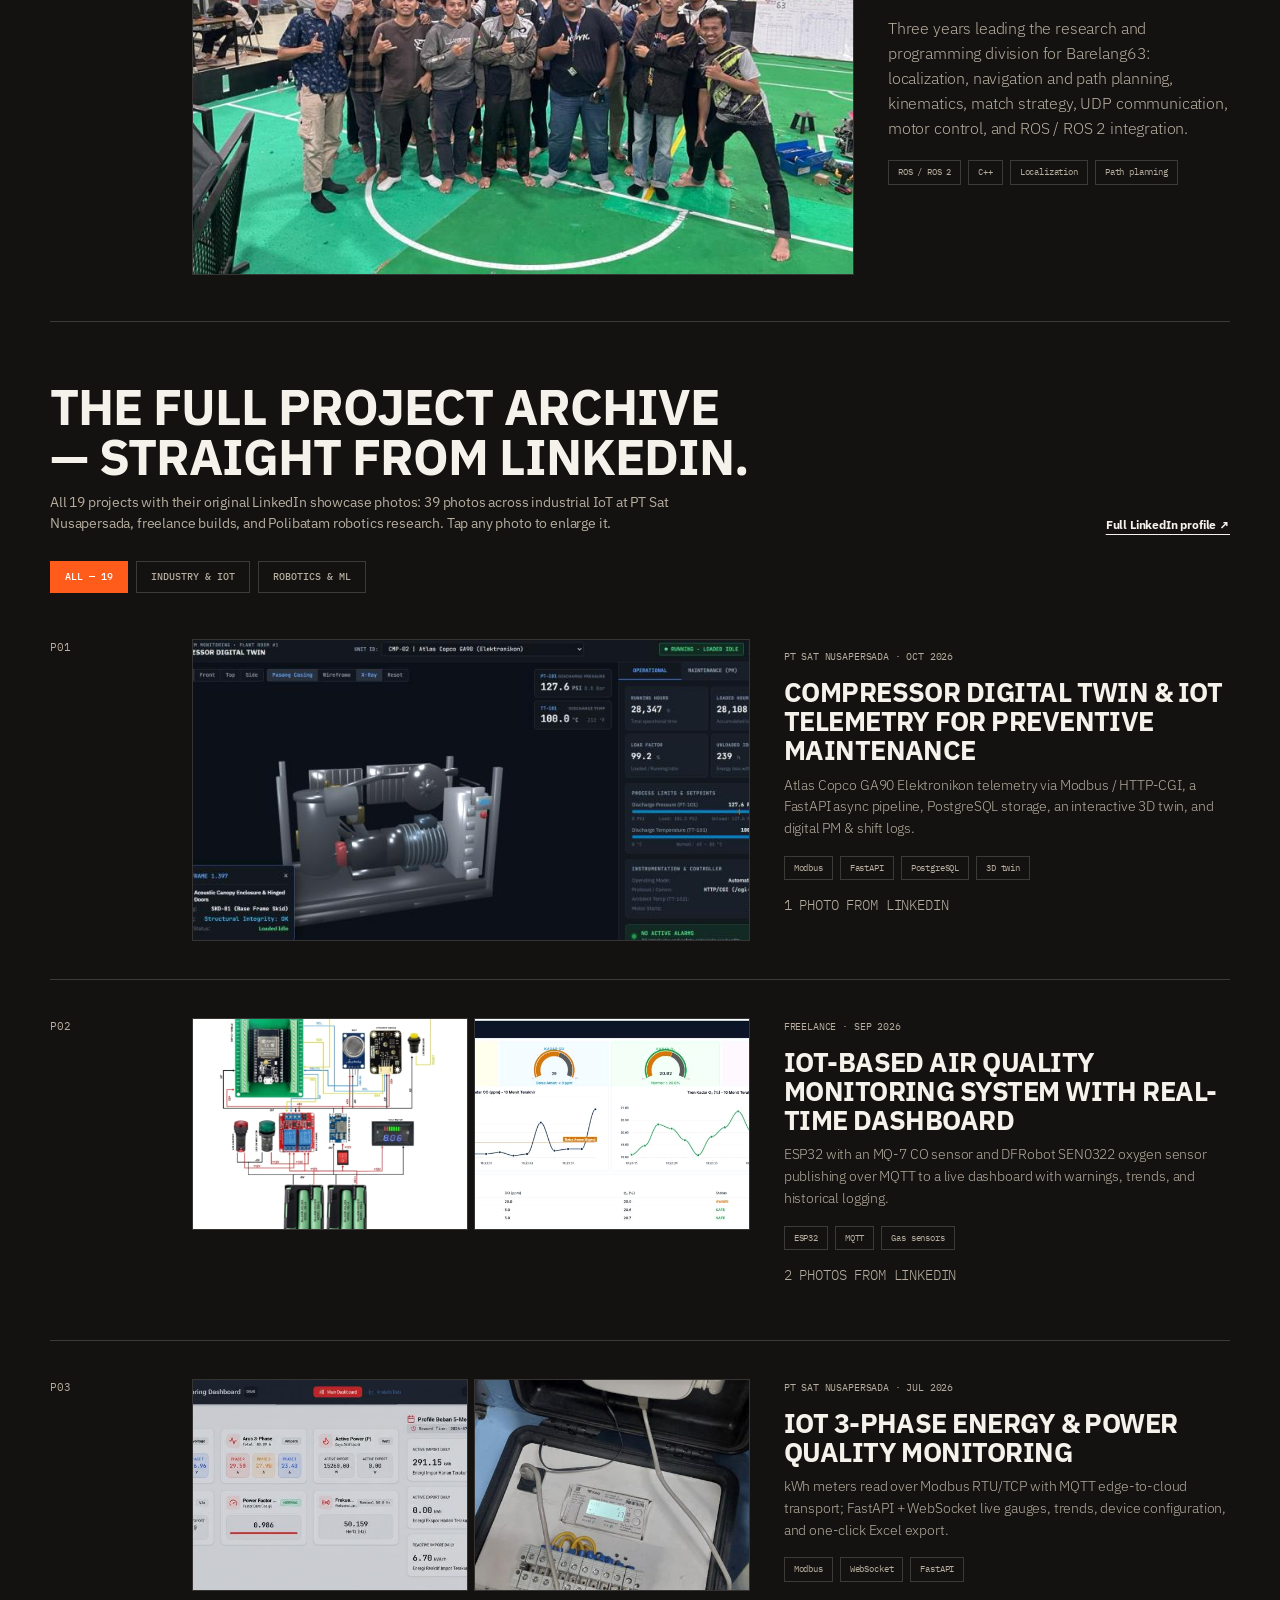
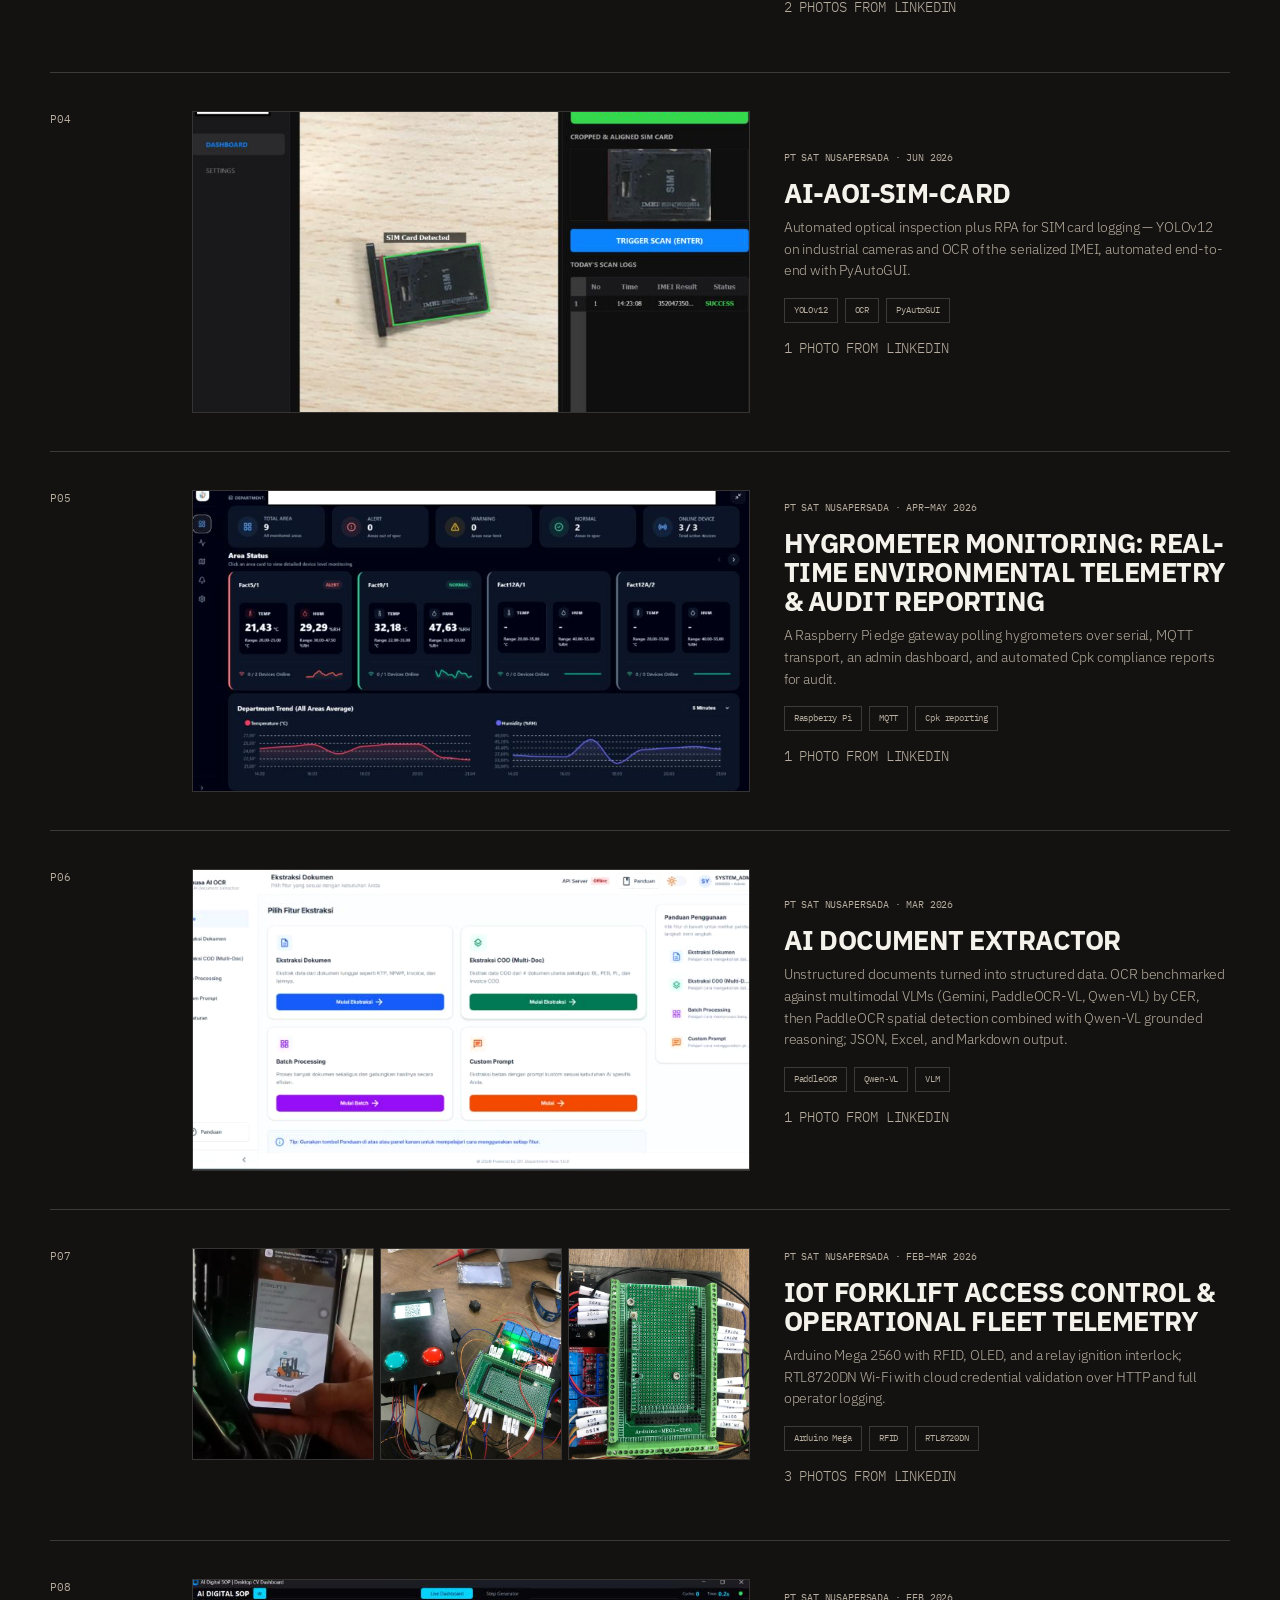
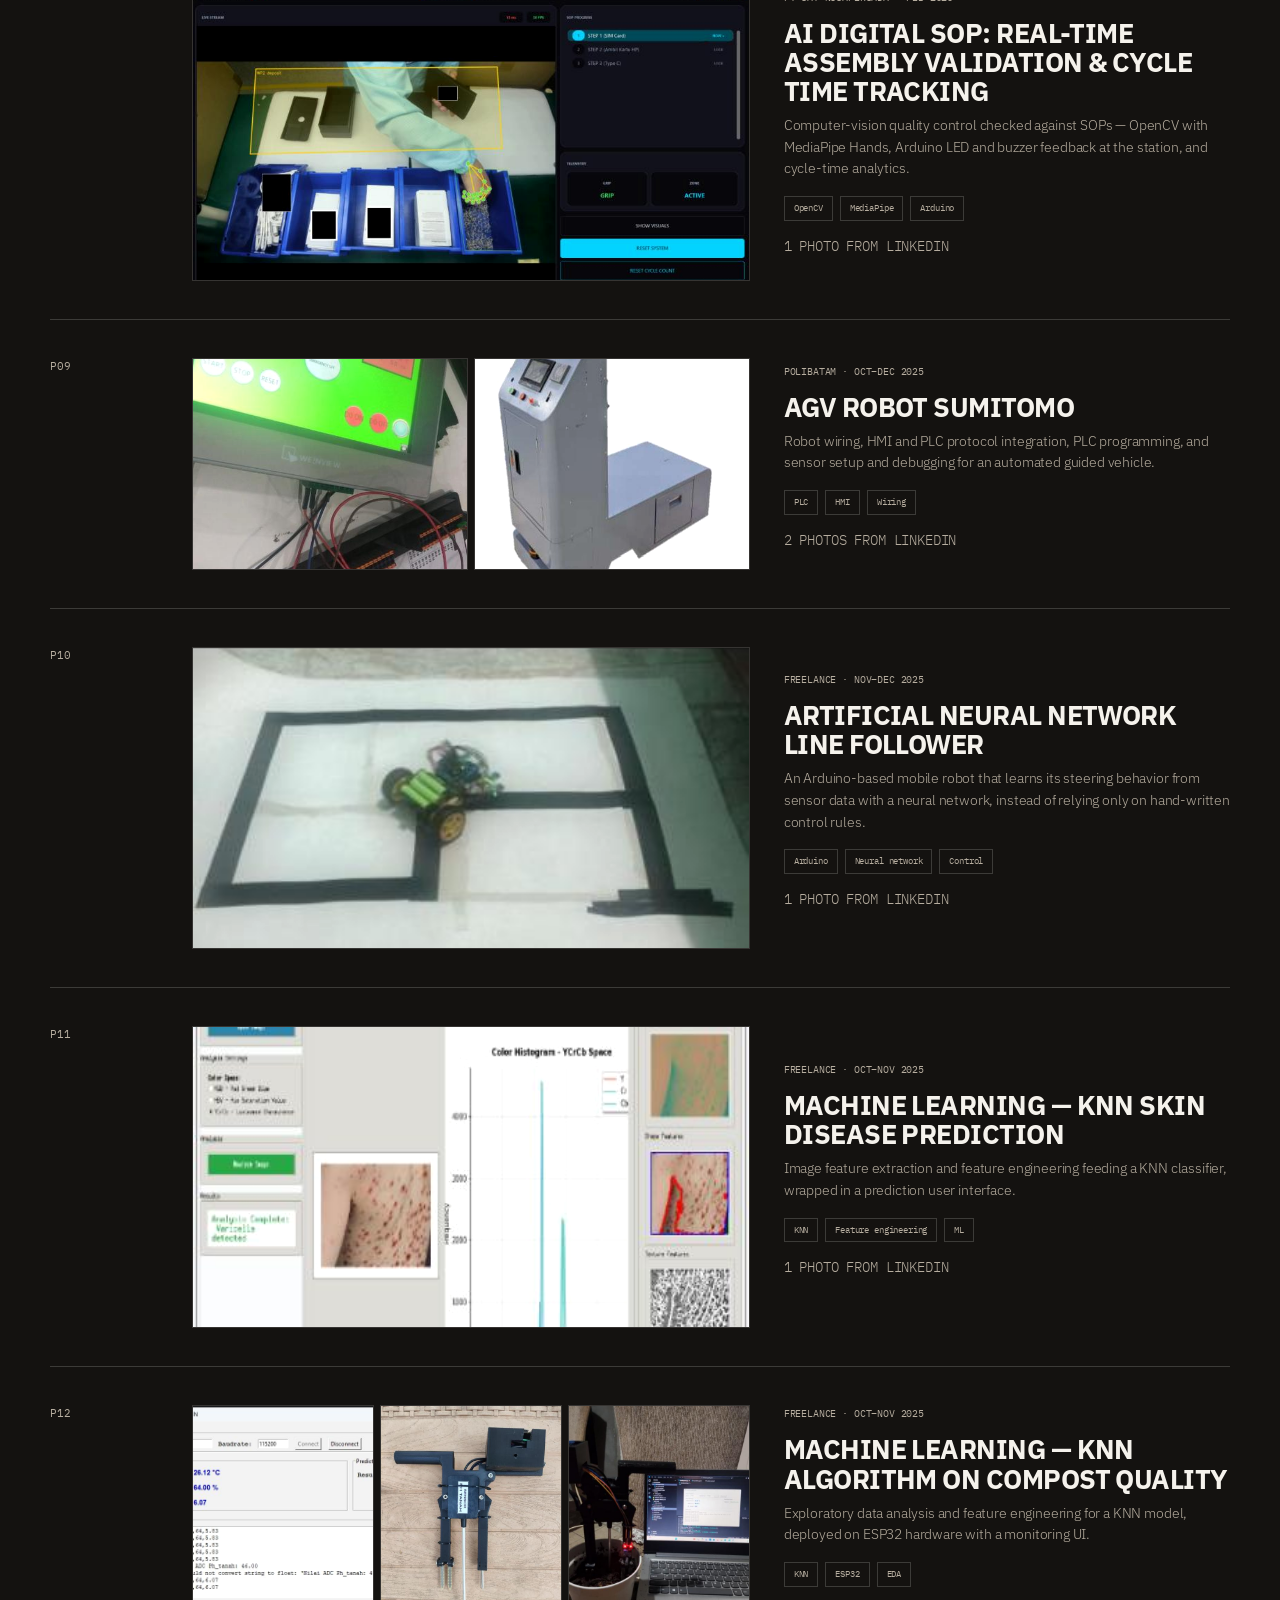
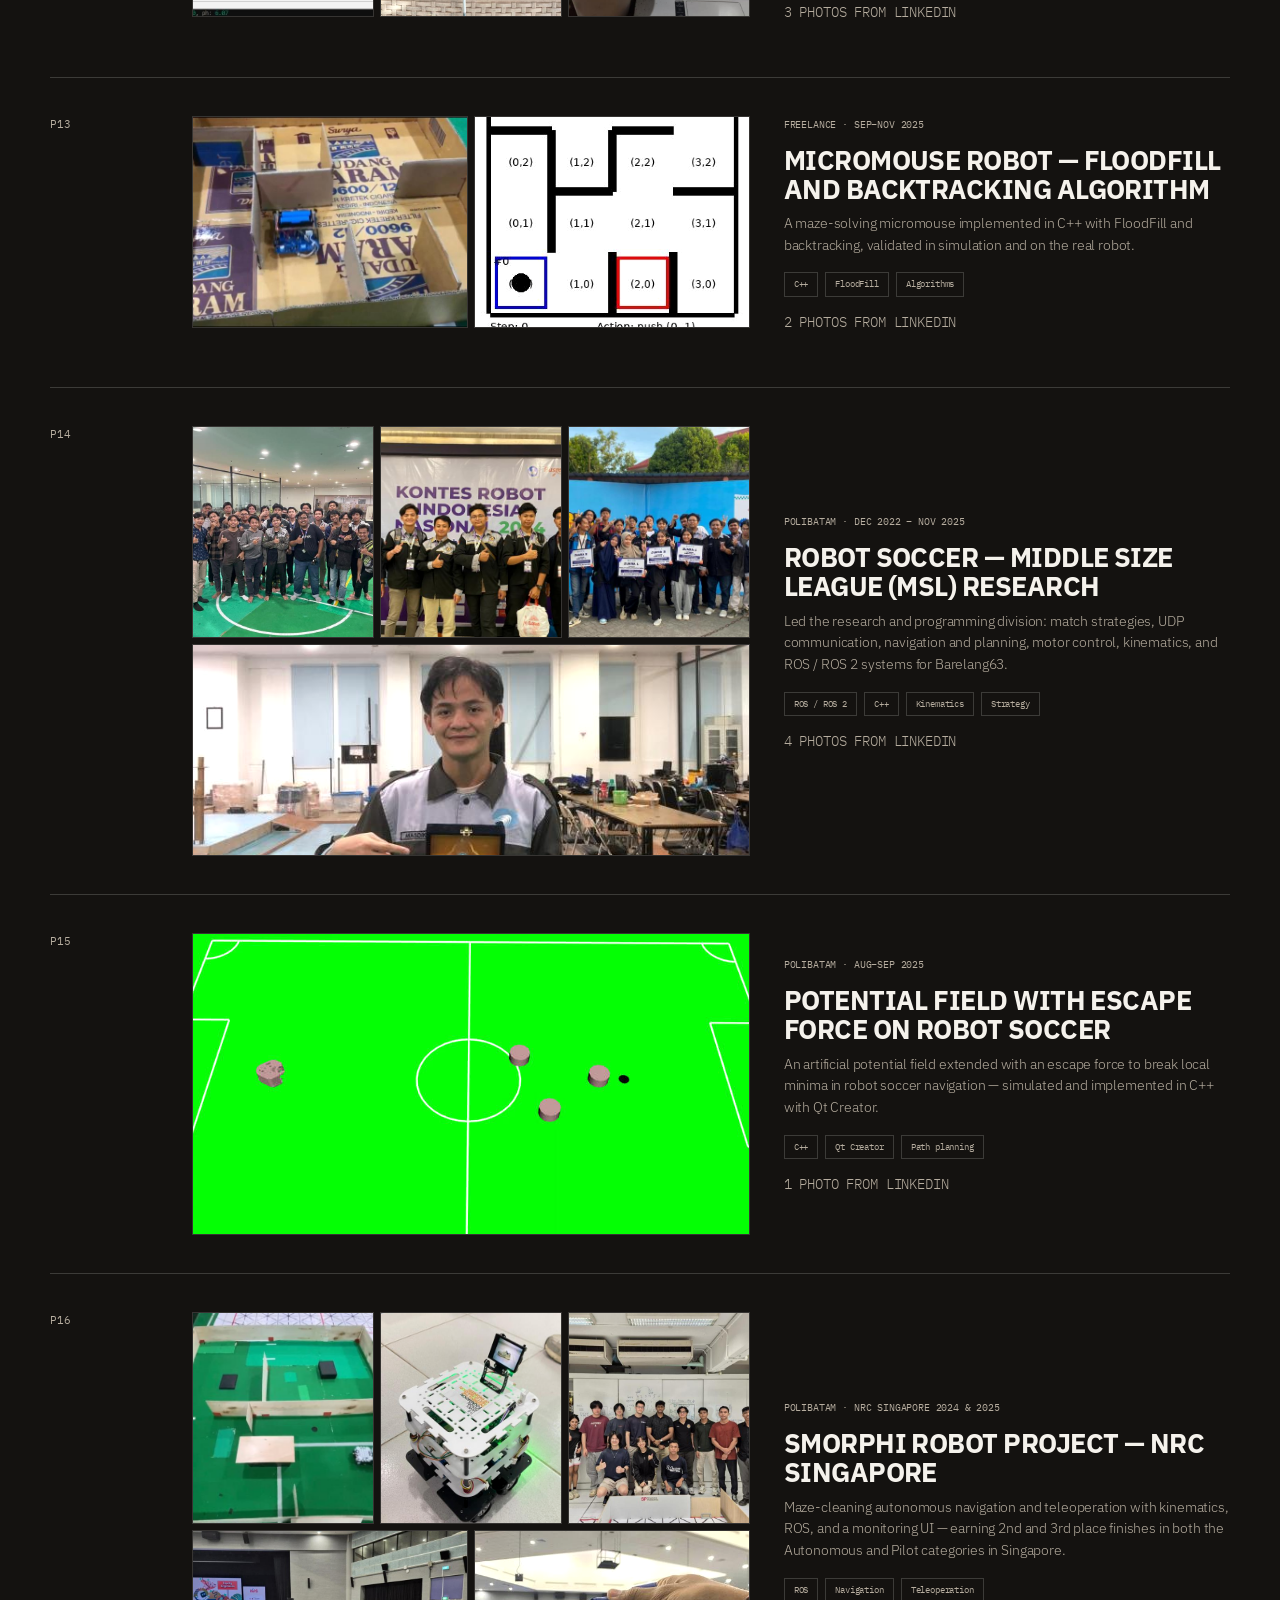
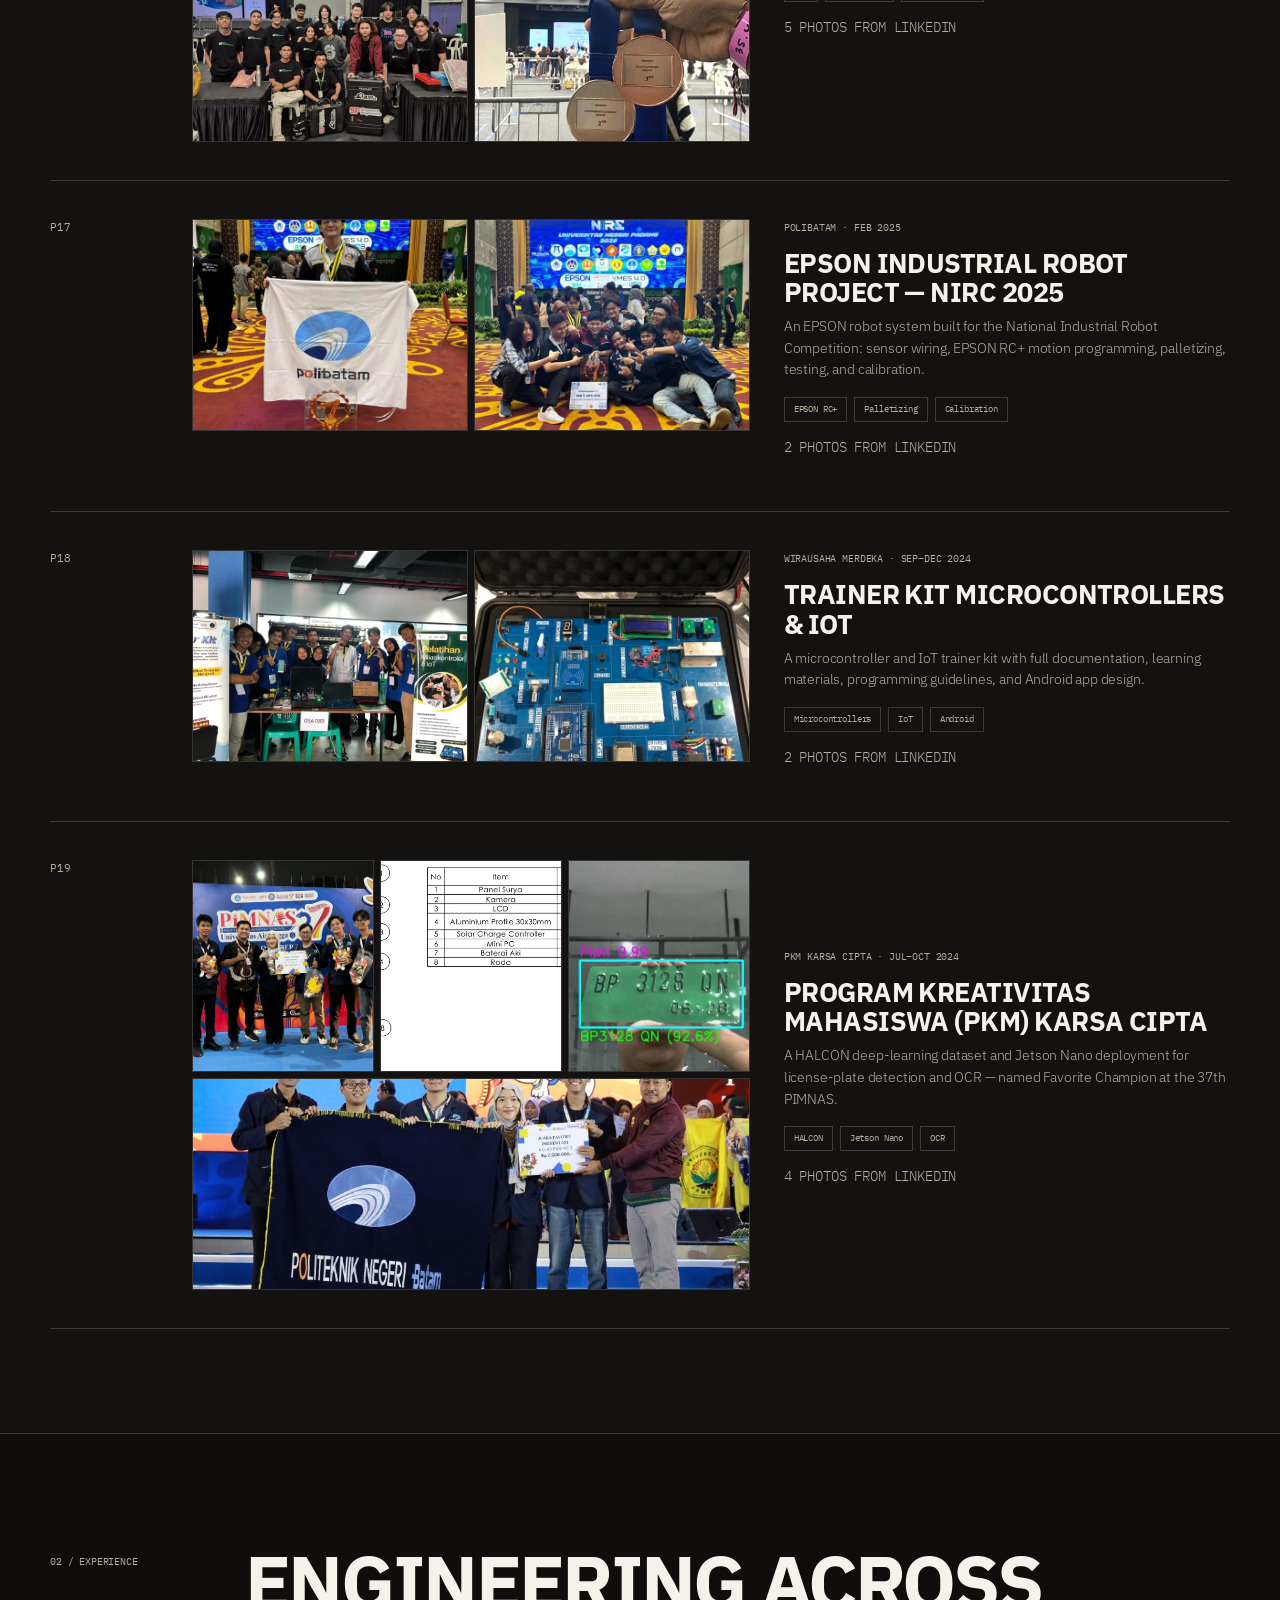
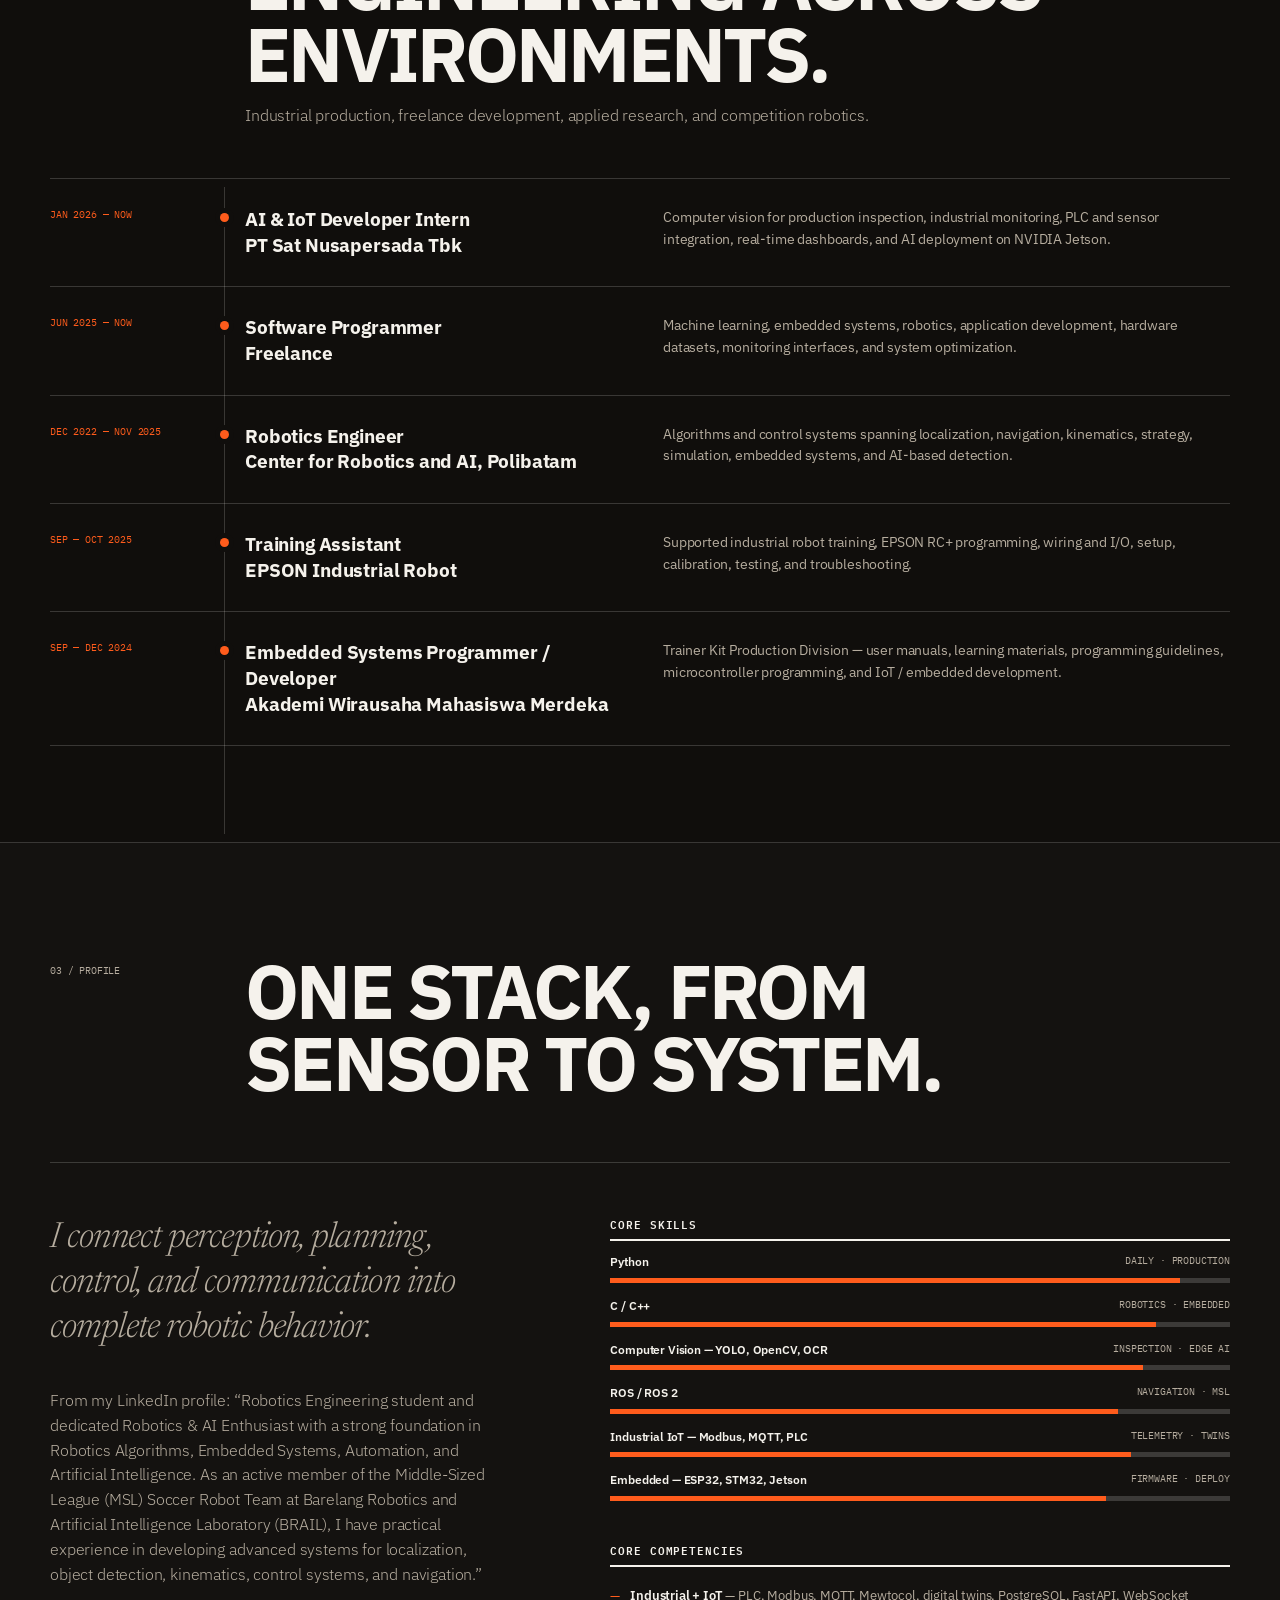
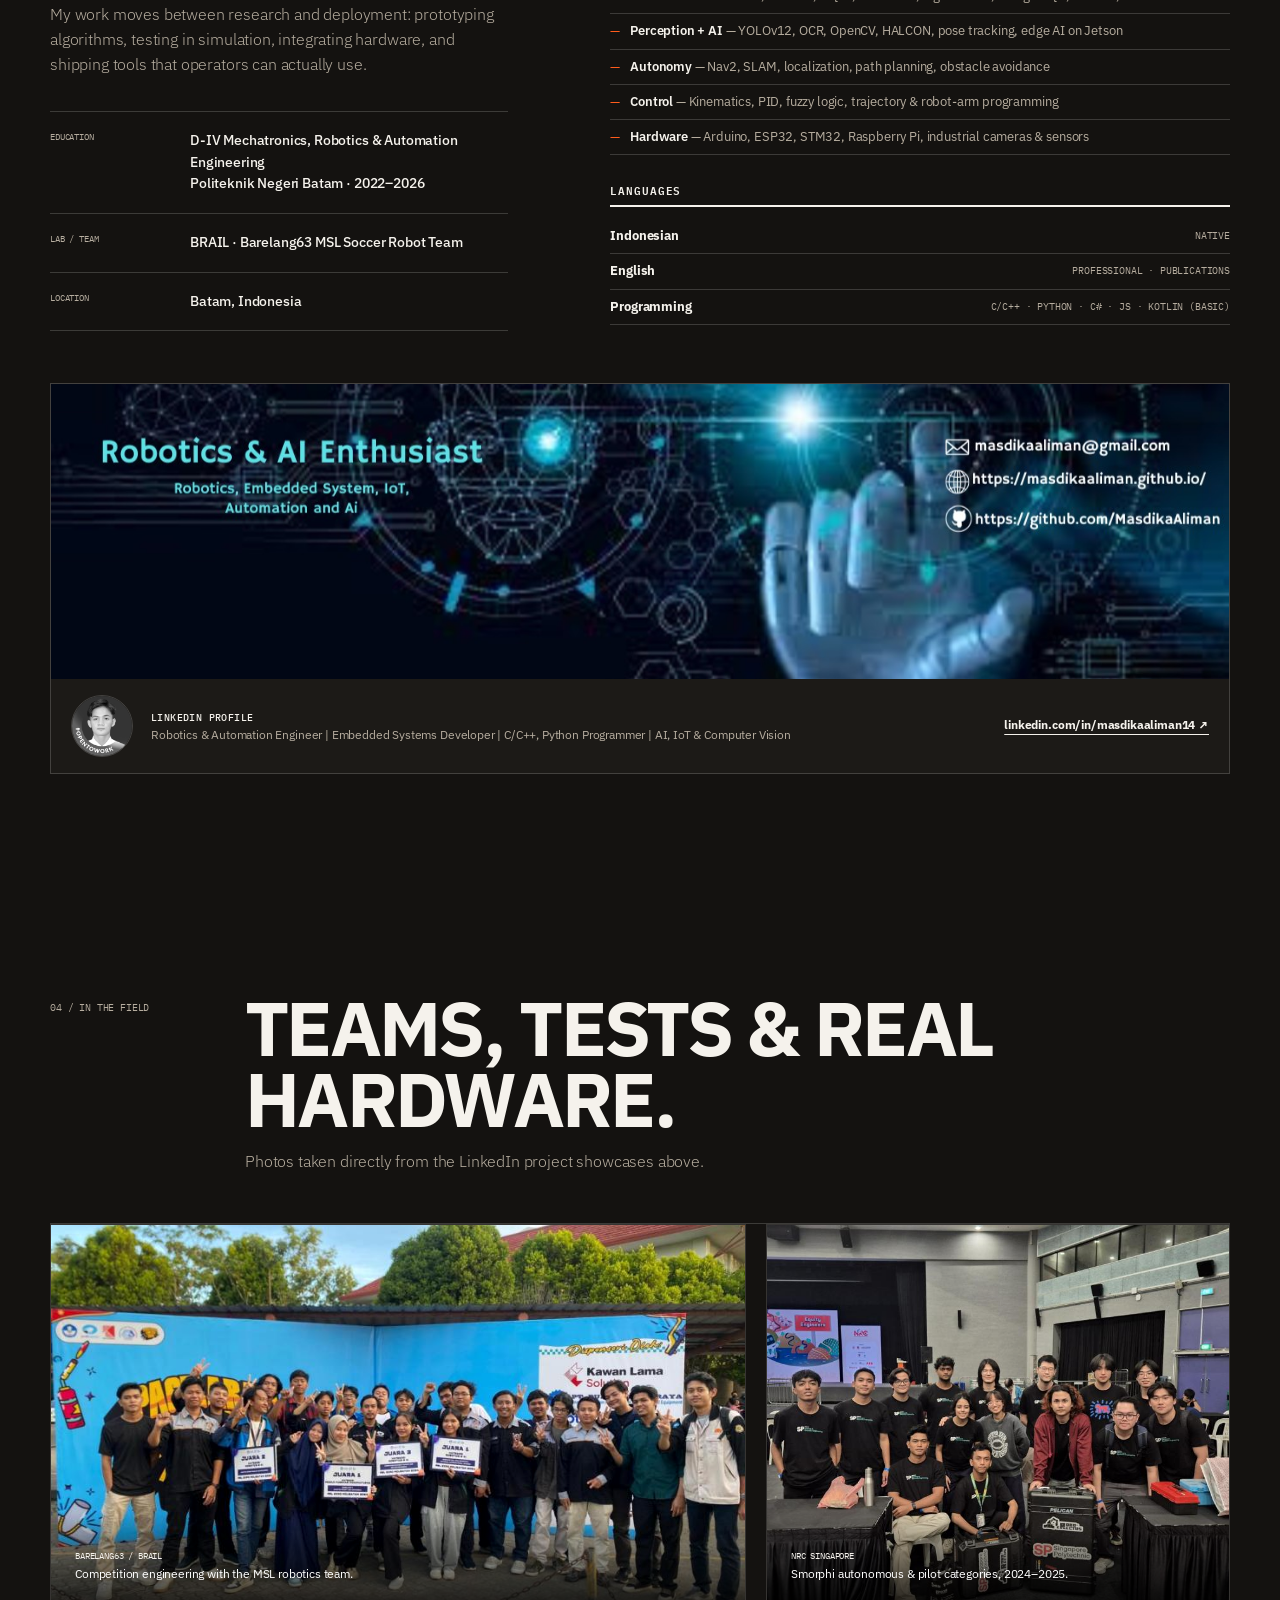
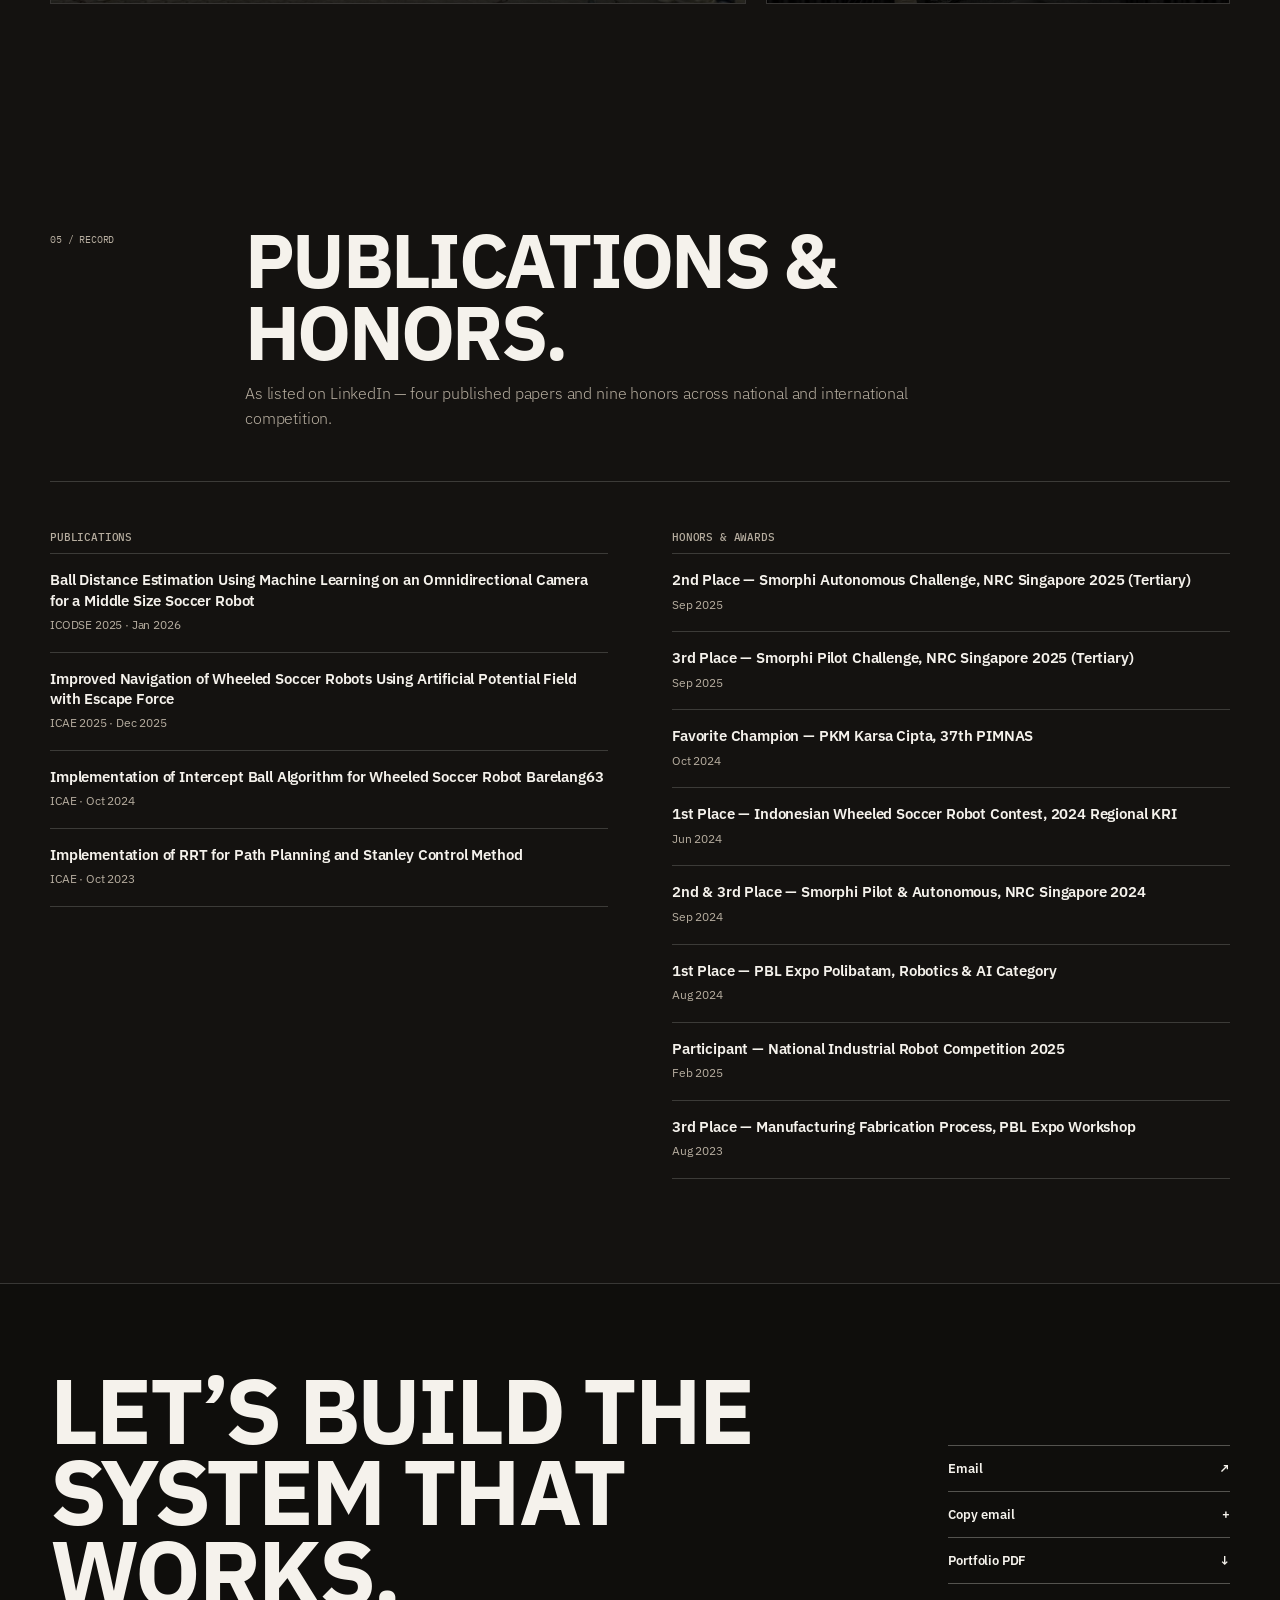
==== commit 9972bae2: "Update portfolio ke versi React terbaru" ====
--- a/index.html
+++ b/index.html
@@ -1,536 +1 @@
-<!DOCTYPE html>
-<html lang="en">
-
-<head>
-    <meta charset="UTF-8" />
-    <meta name="viewport" content="width=device-width, initial-scale=1.0" />
-    <title>Masdika Aliman: Portfolio</title>
-    <link rel="stylesheet" href="https://cdnjs.cloudflare.com/ajax/libs/font-awesome/6.5.0/css/all.min.css">
-    <style>
-        body {
-            margin: 0;
-            font-family: Arial, sans-serif;
-            background: #f9fafb;
-            color: #333;
-        }
-
-        header {
-            text-align: center;
-            padding: 4rem 1rem;
-            background: url("image/TEAM_BG.jpg") no-repeat center center/cover;
-            /* background: linear-gradient(to right, #3b82f6, #6366f1); */
-            color: white;
-            position: relative;
-        }
-
-        header img {
-            width: 128px;
-            height: 128px;
-            border-radius: 50%;
-            border: 4px solid white;
-            box-shadow: 0 4px 8px rgba(0, 0, 0, 0.2);
-        }
-
-        header::before {
-            content: "";
-            position: absolute;
-            top: 0;
-            left: 0;
-            right: 0;
-            bottom: 0;
-            background: rgba(0, 0, 0, 0.4);
-            /* Optional dark overlay */
-        }
-
-        header * {
-            position: relative;
-            /* So text/images stay above overlay */
-        }
-
-        header h1 {
-            margin-top: 1rem;
-            font-size: 2.5rem;
-        }
-
-        header p {
-            font-size: 1.1rem;
-            margin: 0.5rem 0;
-        }
-
-        header .links a {
-            margin: 0 0.5rem;
-            color: white;
-            text-decoration: none;
-            font-size: 1.2rem;
-        }
-
-        section {
-            max-width: 1100px;
-            margin: auto;
-            padding: 3rem 1rem;
-        }
-
-        section h2 {
-            font-size: 1.8rem;
-            margin-bottom: 1rem;
-        }
-
-        .projects,
-        .achievements {
-            display: grid;
-            gap: 1.5rem;
-        }
-
-        .projects {
-            grid-template-columns: repeat(auto-fit, minmax(280px, 1fr));
-        }
-
-        .achievements {
-            grid-template-columns: repeat(auto-fit, minmax(220px, 1fr));
-        }
-
-        .card {
-            background: white;
-            border-radius: 1rem;
-            box-shadow: 0 2px 8px rgba(0, 0, 0, 0.1);
-            overflow: hidden;
-            transition: transform 0.2s;
-        }
-
-        .card:hover {
-            transform: scale(1.03);
-        }
-
-        .card img {
-            width: 100%;
-            height: 180px;
-            object-fit: cover;
-        }
-
-        .card-content {
-            padding: 1rem;
-        }
-
-        .card-content h3 {
-            margin: 0.5rem 0;
-        }
-
-        .card-content p {
-            font-size: 0.9rem;
-            color: #555;
-        }
-
-        .btn {
-            display: inline-block;
-            padding: 0.3rem 0.7rem;
-            margin: 0.2rem;
-            border-radius: 6px;
-            text-decoration: none;
-            font-size: 0.85rem;
-        }
-
-        .btn-primary {
-            background: #3b82f6;
-            color: white;
-        }
-
-        .btn-secondary {
-            background: #e5e7eb;
-            color: #333;
-        }
-
-        /* Contact */
-        .contact {
-            background: #f3f4f6;
-        }
-
-        .contact-card {
-            background: #fff;
-            border-radius: 1rem;
-            padding: 1.25rem;
-            box-shadow: 0 2px 8px rgba(0, 0, 0, 0.08);
-        }
-
-        .contact-grid {
-            display: grid;
-            grid-template-columns: repeat(auto-fit, minmax(220px, 1fr));
-            gap: 1rem;
-        }
-
-        .contact-item h3 {
-            margin: 0 0 .25rem 0;
-            font-size: 1rem;
-            color: #111827;
-        }
-
-        .link-pill {
-            display: inline-block;
-            background: #eef2ff;
-            padding: .4rem .7rem;
-            border-radius: 999px;
-            text-decoration: none;
-            color: #3730a3;
-            font-size: .9rem;
-            word-break: break-all;
-        }
-
-        footer {
-            text-align: center;
-            padding: 1rem;
-            background: #e5e7eb;
-            margin-top: 2rem;
-        }
-
-        .icon {
-            text-decoration: none;
-            border-bottom: none;
-            position: relative;
-        }
-
-        .icon:before {
-            -moz-osx-font-smoothing: grayscale;
-            -webkit-font-smoothing: antialiased;
-            display: inline-block;
-            font-style: normal;
-            font-variant: normal;
-            text-rendering: auto;
-            line-height: 1;
-            text-transform: none !important;
-            font-family: 'Font Awesome 5 Free';
-            font-weight: 400;
-        }
-
-        .icon>.label {
-            display: none;
-        }
-
-        .icon:before {
-            line-height: inherit;
-        }
-
-        .icon.solid:before {
-            font-weight: 900;
-        }
-
-        .icon.brands:before {
-            font-family: 'Font Awesome 5 Brands';
-        }
-    </style>
-</head>
-
-<body>
-    <!-- Header -->
-    <header>
-        <img src="image/foto_diri.jpg" alt="Profile" />
-        <h1>Masdika Aliman</h1>
-        <p>Robotics Engineering Student | Soccer Robot Team Member | Tech Enthusiast</p>
-        <div class="links">
-            <a href="https://github.com/MasdikaAliman" target="_blank"><i class="fab fa-github"></i></a>
-            <a href="mailto:masdikaaliman@gmail.com"><i class="fas fa-envelope"></i></a>
-            <a href="https://www.youtube.com/@masdikaaliman6425/videos" target="_blank"><i
-                    class="fab fa-youtube"></i></a>
-        </div>
-    </header>
-
-    <!-- About -->
-    <section>
-        <h2>About Me</h2>
-        <p style="text-indent:40px;">
-            Hello! My name is Masdika Aliman, and I am an undergraduate student majoring in Robotics Engineering at
-            Politeknik Negeri Batam. I am an active member of the Middle-Sized League (MSL) Soccer Robot Team at the
-            Barelang Robotics and Artificial Intelligence Laboratory (BRAIL), where I contribute to advanced robotics
-            systems, including localization, object detection, kinematics, control systems, and navigation systems. I am
-            passionate about innovation and applying my skills to solve real-world technical challenges.
-        </p>
-    </section>
-
-    <!-- Projects -->
-    <section style="background:#f3f4f6;">
-        <h2>Project History</h2>
-        <div class="projects">
-
-            <div class="card">
-                <img src="image/linefollowerNN.gif" alt="line-follower" />
-                <div class="card-content">
-                    <h3>Line Follwer using Neural Network </h3>
-                    <p>Line Follower Neural Network in arduino UNO</p>
-                    <a href="https://www.youtube.com/watch?v=g1v5L_ZcZvg" target="_blank"
-                        class="btn btn-secondary">Video</a>
-                </div>
-            </div>
-
-            <div class="card">
-                <img src="image/micromouse.gif" alt="micromouse" />
-                <div class="card-content">
-                    <h3>micromouse robot </h3>
-                    <p>micromouse robot is maze solver robot using floodfill Algorithm</p>
-                    <a href="https://www.youtube.com/watch?v=g1v5L_ZcZvg" target="_blank"
-                        class="btn btn-secondary">Video</a>
-                </div>
-            </div>
-            <div class="card">
-                <img src="image/Middle_Size_League_MSL_Webots_Simulator.gif" alt="MSL Webots Simulation" />
-                <div class="card-content">
-                    <h3>Simulate Middle League Soccer in Webots</h3>
-                    <p>Strategy simulation, navigation, kinematics, localization, and object detection in Webots.</p>
-                    <a href="https://www.youtube.com/watch?v=g1v5L_ZcZvg" target="_blank"
-                        class="btn btn-secondary">Video</a>
-                </div>
-            </div>
-
-            <div class="card">
-                <img src="image/NAV2_SLAM_HUMBLE.gif" alt="ROS2 Nav2 Differential Robot" />
-                <div class="card-content">
-                    <h3>ROS2 Nav2 Differential Wheels Robot</h3>
-                    <p>URDF models, Nav2 implementation, and simulation in Gazebo.</p>
-                    <a href="https://www.youtube.com/watch?v=qFAHRWaCxx8" target="_blank"
-                        class="btn btn-secondary">Video</a>
-                </div>
-            </div>
-
-            <div class="card">
-                <img src="image/APF_DATA.gif" alt="Potential Field" />
-                <div class="card-content">
-                    <h3>Implement Artificial Potential Field</h3>
-                    <p>Create Algorithm, Local minima solution in C++.</p>
-                </div>
-            </div>
-
-            <div class="card">
-                <img src="image/Gazebo_Simulator_Wheel_Robot_Soccer.gif"
-                    alt="Implement Djikstra Voronoi Robot Soccer" />
-                <div class="card-content">
-                    <h3>Implement Djikstra Voronoi Robot Soccer</h3>
-                    <p>Create Algorithm, Kinematic modeled, Simulate.</p>
-                    <a href="https://www.youtube.com/watch?v=g1v5L_ZcZvg&autoplay=1" target="_blank"
-                        class="btn btn-secondary">Video</a>
-                </div>
-            </div>
-
-            <div class="card">
-                <img src="image/D_STAR.png" alt="D* Algorithm Motion Planning" />
-                <div class="card-content">
-                    <h3>Motion Planning D* Algorithm</h3>
-                    <p>Grid Map, D*, OpenCV.</p>
-                </div>
-            </div>
-
-            <div class="card">
-                <img src="image/Praktikum_5_RE503_Manipulator.gif" alt="UR Robotic Arm" />
-                <div class="card-content">
-                    <h3>Operate and Program UR Robotic Arm</h3>
-                    <p>Programming and operating UR manipulators with real-time control.</p>
-                    <a href="https://www.youtube.com/watch?v=_GTbrSdJqvQ" target="_blank"
-                        class="btn btn-secondary">Video</a>
-                </div>
-            </div>
-            <div class="card">
-                <img src="image/EPSON.gif" alt="EPSON SCARA" />
-                <div class="card-content">
-                    <h3>Operate and Program Epson SCARA Robot</h3>
-                    <p>EPSON RC+ Programming, Adding Sensor, and Implement Pick and Place.</p>
-                    <a href="https://www.youtube.com/watch?v=_GTbrSdJqvQ" target="_blank"
-                        class="btn btn-secondary">Video</a>
-                </div>
-            </div>
-
-            <div class="card">
-                <img src="image/Mechanum_wheel_robot_Fuzzy_Logic_Control.gif" alt="Mechanum Robot Fuzzy Control" />
-                <div class="card-content">
-                    <h3>Mechanum Robot Fuzzy Control</h3>
-                    <p>Modeled kinematics and implemented fuzzy control in Webots.</p>
-                    <a href="https://www.youtube.com/watch?v=2i0kHbzJ374" target="_blank"
-                        class="btn btn-secondary">Video</a>
-                </div>
-            </div>
-
-            <div class="card">
-                <img src="image/FINAL_PROJECT_ROS_SIMULATION_GAZEBO_RE402.gif" alt="Traciking Ball Robot" />
-                <div class="card-content">
-                    <h3>Tracking Ball Robot Gazebo Sim</h3>
-                    <p>Diffrential Drive Kinematic,ROS-noetic, Color Segmentation,Simulate in Gazebo.</p>
-                    <a href="https://www.youtube.com/watch?v=FSDU7hDYXl0&autoplay=1" target="_blank"
-                        class="btn btn-secondary">Video</a>
-                </div>
-            </div>
-
-            <div class="card">
-                <img src="image/WALL_FOLLOWING_LIDAR_Webots_Mechanum_Robots.gif"
-                    alt="WALL_FOLLOWING_LIDAR_Webots_Mechanum_Robots" />
-                <div class="card-content">
-                    <h3>Wall Following Robot Webots</h3>
-                    <p>Modeled kinematics, implemented PID control, Simulated in Webots.</p>
-                    <a href="https://www.youtube.com/watch?v=2i0kHbzJ374" target="_blank"
-                        class="btn btn-secondary">Video</a>
-                </div>
-            </div>
-
-            <div class="card">
-                <img src="image/TRAJECTORY PLANNER.png" alt="Trajectory Planner" />
-                <div class="card-content">
-                    <h3>Implement Trajectory Planner in Robot Soccer</h3>
-                    <p>accelaration control to perform smooth motion robot.</p>
-                </div>
-            </div>
-
-            <div class="card">
-                <img src="image/run_ssd_example_output.jpg" alt="PLATE Detection" />
-                <div class="card-content">
-                    <h3>Object Detection and Optical Character Recognition (OCR)</h3>
-                    <p>jetson-inference, and PaddleOCR implementation.</p>
-                </div>
-            </div>
-            <div class="card">
-                <img src="image/zed_body_pose.gif" alt="zed" />
-                <div class="card-content">
-                    <h3>ZED Body Tracking</h3>
-                    <p>Body Pose tracking using ZED camera</p>
-                    <a href="" target="_blank" class="btn btn-secondary">Video</a>
-                </div>
-            </div>
-
-
-            <div class="card">
-                <img src="image/Line_Detection_Robot_Soccer_Barelang63.gif" alt="Line Detection" />
-                <div class="card-content">
-                    <h3>Line Detection using Color Segmentation</h3>
-                    <p>OpenCV library, Segmentation, Scan line.</p>
-                </div>
-                <a href="https://www.youtube.com/watch?v=VdKO0T-zQN0&autoplay=1" target="_blank"
-                    class="btn btn-secondary">Video</a>
-            </div>
-
-            <div class="card">
-                <img src="image/HALCON_Deep_Learning_Object_Detection.gif" alt="Line Detection" />
-                <div class="card-content">
-                    <h3>Object Detection Using Halcon DeepLearning</h3>
-                    <p>DeepLearning, Halcon Software.</p>
-                </div>
-                <a href="https://www.youtube.com/watch?v=NNUaPtVW8rk" target="_blank"
-                    class="btn btn-secondary">Video</a>
-            </div>
-            <div class="card">
-                <img src="image/Circle_Track_Omniwheel_Robot.gif" alt="Mechanum Robot Fuzzy Control" />
-                <div class="card-content">
-                    <h3>Implement Kinematic Omniwheel Robot</h3>
-                    <p>Modeled kinematics, PID Controller, Simulated Robot in Webots.</p>
-                    <a href="https://youtube.com/shorts/LhrYNLJFEvw?si=FvQ9YWW-FDP_nYnc&autoplay=1" target="_blank"
-                        class="btn btn-secondary">Video</a>
-                </div>
-            </div>
-            <div class="card">
-                <img src="image/FINAL_PROJECT_ROS_SIMULATION_GAZEBO_RE402.gif" alt="TRACKING BALL" />
-                <div class="card-content">
-                    <h3>Tracking Ball Robot Gazebo Sim</h3>
-                    <p>Modeled the kinematic Differential Drive Robot, Implemented Color Segmentation for Object
-                        Detection, Build Robot Based ROS-Noetic, Simulated the robot in Gazebo.
-                    </p>
-                    <a href="https://www.youtube.com/watch?v=FSDU7hDYXl0&autoplay=1" target="_blank"
-                        class="btn btn-secondary">Video</a>
-                </div>
-            </div>
-            <div class="card">
-                <img src="image/character_svm.png" alt="SVM_CLASSIFICATION" />
-                <div class="card-content">
-                    <h3>Character Classification using Machine Learning</h3>
-                    <p>Train and Validate data using python-sklearn, Implement Support Vector Machine.
-                    </p>
-                    <a href="https://github.com/MasdikaAliman/character_classification_svm" target="_blank"
-                        class="btn btn-secondary">Video</a>
-                </div>
-            </div>
-            <div class="card">
-                <img src="image/CNN.png" alt="CNN_CLASSIFICATION" />
-                <div class="card-content">
-                    <h3>Implement Object Classification Using CNN</h3>
-                    <p>Convolutional Neural Network (CNN), Transfer Learning.
-                    </p>
-                    <a href="https://github.com/MasdikaAliman/Garbage-Classification-CNN/tree/master" target="_blank"
-                        class="btn btn-secondary">Video</a>
-                </div>
-            </div>
-
-            <div class="card">
-                <img src="image/skin disease.png" alt="skin_disease" />
-                <div class="card-content">
-                    <h3>Skin disease Prediction Machine Learning</h3>
-                    <p>K-Nearest Neighbor (KNN) Algorithm, Image Feature Extraction.
-                    </p>
-                    <a href="index.html" target="_blank" class="btn btn-secondary">Video</a>
-                </div>
-            </div>
-            <div class="card">
-                <img src="image/compost_quality.png" alt="skin_disease" />
-                <div class="card-content">
-                    <h3>Compost Quality Prediction Machine Learning</h3>
-                    <p>K-Nearest Neighbor (KNN) Algorithm, Feature Engineering and GridSearchCV.
-                    </p>
-                    <a href="index.html" target="_blank" class="btn btn-secondary">Video</a>
-                </div>
-            </div>
-            <div class="card">
-                <img src="image/UI.gif" alt="skin_disease" />
-                <div class="card-content">
-                    <h3>Create UI to Monitor and Control Robot Soccer</h3>
-                    <p>QT5 C++, Integrate UI with Real Robot.
-                    </p>
-                    <a href="index.html" target="_blank" class="btn btn-secondary">Video</a>
-                </div>
-            </div>
-
-
-
-        </div>
-    </section>
-
-    <!-- Achievements -->
-    <!-- <section>
-        <h2>Achievements</h2>
-        <div class="achievements">
-            <div class="card">
-                <img src="image/ach1.jpg" alt="Hackathon Winner" />
-                <div class="card-content">
-                    <h3 style="text-align:center;">Hackathon Winner</h3>
-                </div>
-            </div>
-            <div class="card">
-                <img src="image/ach2.jpg" alt="Best Robotics Project" />
-                <div class="card-content">
-                    <h3 style="text-align:center;">Best Robotics Project</h3>
-                </div>
-            </div>
-            <div class="card">
-                <img src="image/ach3.jpg" alt="Dean's List" />
-                <div class="card-content">
-                    <h3 style="text-align:center;">Dean's List</h3>
-                </div>
-            </div>
-        </div>
-    </section> -->
-
-    <!-- Five -->
-    <section id="Four">
-        <h2>Contact</h2>
-        <div class="col-4 col-12-small">
-            <ul class="labeled-icons">
-                <li>
-                    <h3 class="icon fab fa-home"><span class="label">Address</span></h3>
-                    Batam, Indonesia
-                </li>
-                <li>
-                    <h3 class="icon fa-envelope"><span class="label">Email</span></h3>
-                    <a href="https://mail.google.com/mail/?view=cm&fs=1&to=masdikaaliman@gmail.com"
-                        target="_blank">masdikaaliman@gmail.com</a>
-                </li>
-            </ul>
-        </div>
-
-    </section>
-
-    <!-- Footer -->
-    <footer>
-        <p>© 2025 Masdika Aliman. All rights reserved.</p>
-    </footer>
-</body>
-
-</html>+<!DOCTYPE html><html lang="en"><head><meta charSet="utf-8"/><meta name="viewport" content="width=device-width, initial-scale=1, viewport-fit=cover"/><meta name="viewport" content="width=device-width, initial-scale=1"/><link rel="preload" as="image" href="assets/profile-portfolio.png"/><link rel="preload" as="image" href="assets/li-p01-digital-twin.jpg"/><link rel="preload" as="image" href="assets/li-p04-aoi.jpg"/><link rel="preload" as="image" href="assets/li-p14-field.jpg"/><link rel="preload" as="image" href="assets/li-p14-pblexpo.jpg"/><link rel="preload" as="image" href="assets/li-p16-nrc2025.jpg"/><link rel="stylesheet" href="/_next/static/css/bb7ffa1081f40405.css" data-precedence="next"/><link rel="preload" as="script" fetchPriority="low" href="/_next/static/chunks/webpack-c8441f2d519541e3.js"/><script src="/_next/static/chunks/fd9d1056-701a57a01d1c3987.js" async=""></script><script src="/_next/static/chunks/117-9a395994199f2e7c.js" async=""></script><script src="/_next/static/chunks/main-app-871bc7816aec73dc.js" async=""></script><script src="/_next/static/chunks/app/page-7e81d59f26656a03.js" async=""></script><meta name="color-scheme" content="light dark"/><link rel="preconnect" href="https://fonts.googleapis.com"/><link rel="preconnect" href="https://fonts.gstatic.com" crossorigin="anonymous"/><link rel="icon" href="data:,"/><title>Masdika Aliman — Robotics &amp; Automation Engineer</title><meta name="description" content="Masdika Aliman — robotics, automation, AI, computer vision, and industrial IoT portfolio."/><link href="https://fonts.googleapis.com/css2?family=IBM+Plex+Sans:ital,wght@0,300;0,400;0,500;0,600;0,700;1,400&amp;family=IBM+Plex+Mono:wght@400;500;600&amp;family=Newsreader:ital,opsz,wght@1,6..72,400;1,6..72,500&amp;display=swap" rel="stylesheet"/><script src="/_next/static/chunks/polyfills-42372ed130431b0a.js" noModule=""></script></head><body><div id="scroll-progress" aria-hidden="true"></div><a class="skip" href="#work">Skip to selected work</a><div class="frame-decor" aria-hidden="true"><span class="fd-line fd-tl"></span><span class="fd-dots"><i></i><i></i><i></i></span><span class="fd-line fd-br"></span></div><nav class="site-nav" aria-label="Primary navigation"><div class="nav-inner wrap"><span class="nav-status"><span class="status-dot"></span>OPEN TO ROBOTICS &amp; INDUSTRIAL AI WORK</span><div class="nav-tools"><div class="nav-links"><a href="#work">Work</a><a href="#archive">Projects</a><a href="#experience">Experience</a><a href="#about">About</a><a href="#contact">Contact</a></div><button class="theme-toggle" type="button" aria-label="Switch theme" title="Switch theme"><svg viewBox="0 0 24 24" aria-hidden="true"><path d="M20.4 15.4A8.5 8.5 0 0 1 8.6 3.6 8.5 8.5 0 1 0 20.4 15.4Z"></path></svg></button></div></div></nav><main><div class="hero-shell"><header class="hero wrap"><div class="hero-copy"><p class="kicker">ROBOTICS / AUTOMATION / EMBEDDED AI</p><h1>I make machines perceive, decide &amp; move.</h1><p class="typed-line" aria-label="Current focus areas">I BUILD <strong id="typed-role">MSL ROBOT SOCCER SYSTEMS</strong><span class="caret" aria-hidden="true">▌</span></p><p class="hero-intro"><strong>Masdika Aliman</strong> is a Robotics &amp; Automation Engineer working from low-level control and embedded systems to computer vision, industrial IoT, and digital twins.</p><dl class="hero-facts" aria-label="Profile facts"><div><dt>BASE</dt><dd>Batam, Indonesia</dd></div><div><dt>DEGREE</dt><dd>D-IV Robotics, Polibatam ’26</dd></div><div><dt>CURRENT</dt><dd>AI &amp; IoT Intern — PT Sat Nusapersada</dd></div><div><dt>STATUS</dt><dd>Open to work</dd></div></dl><div class="hero-actions"><a class="button" href="#work">View selected systems <span aria-hidden="true">↓</span></a><a class="text-link" href="mailto:masdikaaliman@gmail.com">masdikaaliman@gmail.com ↗</a></div><div class="hero-index" aria-label="Profile facts"><div><strong>3.93</strong><span>GPA</span></div><div><strong>19</strong><span>LinkedIn projects</span></div><div><strong>4</strong><span>Publications</span></div></div></div><div class="hero-side"><figure class="portrait-frame"><img src="assets/profile-portfolio.png" alt="Portrait of Masdika Aliman from his portfolio"/><figcaption class="portrait-caption"><span><strong>MASDIKA ALIMAN</strong><br/>Batam, Indonesia</span><span>© 2026</span></figcaption></figure></div></header></div><section class="statement" aria-label="Engineering focus"><div class="wrap statement-grid"><span class="micro-label">CURRENT FOCUS</span><p>Building <em>deployable intelligence</em> for the factory floor — sensing, inspection, telemetry, automation, and edge AI.</p></div></section><section id="work" class="wrap featured" aria-labelledby="work-title"><header class="section-head"><span class="section-number">01 / SELECTED WORK</span><div><h2 id="work-title">Built in hardware.<br/>Proven in motion.</h2><p>A focused selection spanning industrial robotics, embedded intelligence, and autonomous systems.</p></div></header><article class="project"><span class="project-number">001</span><div class="project-media"><button class="zoomable" type="button" data-caption="Compressor Digital Twin — LinkedIn project photo, PT Sat Nusapersada"><img src="assets/li-p01-digital-twin.jpg" alt="Compressor digital twin dashboard with 3D model and live telemetry, from Masdika&#x27;s LinkedIn project"/></button></div><div class="project-copy"><div class="project-meta">INDUSTRIAL IOT · PT SAT NUSAPERSADA<br/>LINKEDIN PROJECT · OCT 2026</div><h3>Compressor Digital Twin &amp; IoT Telemetry</h3><p>An Atlas Copco GA90 Elektronikon compressor streamed over Modbus and HTTP-CGI into a FastAPI pipeline and PostgreSQL — rendered as an interactive 3D twin with isometric, wireframe, and X-ray views, live pressure and temperature telemetry, and digital preventive-maintenance logs.</p><p class="project-stack"><span>Modbus</span><span>FastAPI</span><span>PostgreSQL</span><span>Digital twin</span></p></div></article><article class="project"><span class="project-number">002</span><div class="project-media"><button class="zoomable" type="button" data-caption="AI-AOI SIM Card inspection — LinkedIn project photo, PT Sat Nusapersada"><img src="assets/li-p04-aoi.jpg" alt="AI optical inspection screen detecting a SIM card and reading its IMEI, from Masdika&#x27;s LinkedIn project"/></button></div><div class="project-copy"><div class="project-meta">COMPUTER VISION · PT SAT NUSAPERSADA<br/>LINKEDIN PROJECT · JUN 2026</div><h3>AI-AOI SIM Card Inspection</h3><p>Automated optical inspection for SIM card logging: YOLOv12 detection on industrial cameras, OCR of the serialized IMEI, and RPA automation of the logging workflow with PyAutoGUI.</p><p class="project-stack"><span>YOLOv12</span><span>OCR</span><span>Industrial cameras</span><span>RPA</span></p></div></article><article class="project"><span class="project-number">003</span><div class="project-media"><button class="zoomable" type="button" data-caption="Barelang63 MSL team on the robot soccer field — LinkedIn project photo"><img src="assets/li-p14-field.jpg" alt="Barelang63 robot soccer team standing on the green MSL field, from Masdika&#x27;s LinkedIn project"/></button></div><div class="project-copy"><div class="project-meta">AUTONOMOUS ROBOTICS · POLIBATAM / BRAIL<br/>LINKEDIN PROJECT · 2022–2025</div><h3>Robot Soccer — MSL Research</h3><p>Three years leading the research and programming division for Barelang63: localization, navigation and path planning, kinematics, match strategy, UDP communication, motor control, and ROS / ROS 2 integration.</p><p class="project-stack"><span>ROS / ROS 2</span><span>C++</span><span>Localization</span><span>Path planning</span></p></div></article></section><section id="archive" class="wrap archive" aria-labelledby="archive-title"><div class="archive-intro"><div><h3 id="archive-title">The full project archive — straight from LinkedIn.</h3><p>All 19 projects with their original LinkedIn showcase photos: 39 photos across industrial IoT at PT Sat Nusapersada, freelance builds, and Polibatam robotics research. Tap any photo to enlarge it.</p></div><a href="https://www.linkedin.com/in/masdikaaliman14/" target="_blank" rel="noopener">Full LinkedIn profile ↗</a></div><div class="archive-filters" role="group" aria-label="Filter projects"><button class="filter-btn" type="button" data-filter="all" aria-pressed="true">ALL — 19</button><button class="filter-btn" type="button" data-filter="industry" aria-pressed="false">INDUSTRY &amp; IOT</button><button class="filter-btn" type="button" data-filter="robotics" aria-pressed="false">ROBOTICS &amp; ML</button></div><article class="archive-item" data-cat="industry"><span class="project-number">P01</span><div class="archive-gallery"><button type="button" data-caption="Compressor Digital Twin &amp; IoT Telemetry — LinkedIn photo"><img src="assets/li-p01-digital-twin.jpg" alt="Compressor digital twin dashboard with 3D model, from LinkedIn" loading="lazy"/></button></div><div class="archive-copy"><div class="project-meta">PT SAT NUSAPERSADA · OCT 2026</div><h4>Compressor Digital Twin &amp; IoT Telemetry for Preventive Maintenance</h4><p>Atlas Copco GA90 Elektronikon telemetry via Modbus / HTTP-CGI, a FastAPI async pipeline, PostgreSQL storage, an interactive 3D twin, and digital PM &amp; shift logs.</p><p class="project-stack"><span>Modbus</span><span>FastAPI</span><span>PostgreSQL</span><span>3D twin</span></p><p class="photo-count">1 PHOTO FROM LINKEDIN</p></div></article><article class="archive-item" data-cat="industry"><span class="project-number">P02</span><div class="archive-gallery"><button type="button" data-caption="Air Quality Monitoring — sensor wiring, LinkedIn photo"><img src="assets/li-p02-wiring.jpg" alt="Air quality sensor unit wiring, from LinkedIn" loading="lazy"/></button><button type="button" data-caption="Air Quality Monitoring — real-time dashboard, LinkedIn photo"><img src="assets/li-p02-dashboard.jpg" alt="Air quality monitoring real-time dashboard, from LinkedIn" loading="lazy"/></button></div><div class="archive-copy"><div class="project-meta">FREELANCE · SEP 2026</div><h4>IoT-Based Air Quality Monitoring System with Real-Time Dashboard</h4><p>ESP32 with an MQ-7 CO sensor and DFRobot SEN0322 oxygen sensor publishing over MQTT to a live dashboard with warnings, trends, and historical logging.</p><p class="project-stack"><span>ESP32</span><span>MQTT</span><span>Gas sensors</span></p><p class="photo-count">2 PHOTOS FROM LINKEDIN</p></div></article><article class="archive-item" data-cat="industry"><span class="project-number">P03</span><div class="archive-gallery"><button type="button" data-caption="3-Phase Energy Monitoring — dashboard, LinkedIn photo"><img src="assets/li-p03-dashboard.jpg" alt="Three-phase energy monitoring dashboard, from LinkedIn" loading="lazy"/></button><button type="button" data-caption="3-Phase Energy Monitoring — meter device, LinkedIn photo"><img src="assets/li-p03-device.jpg" alt="Energy meter device installation, from LinkedIn" loading="lazy"/></button></div><div class="archive-copy"><div class="project-meta">PT SAT NUSAPERSADA · JUL 2026</div><h4>IoT 3-Phase Energy &amp; Power Quality Monitoring</h4><p>kWh meters read over Modbus RTU/TCP with MQTT edge-to-cloud transport; FastAPI + WebSocket live gauges, trends, device configuration, and one-click Excel export.</p><p class="project-stack"><span>Modbus</span><span>WebSocket</span><span>FastAPI</span></p><p class="photo-count">2 PHOTOS FROM LINKEDIN</p></div></article><article class="archive-item" data-cat="industry"><span class="project-number">P04</span><div class="archive-gallery"><button type="button" data-caption="AI-AOI SIM Card — live camera inspection, LinkedIn photo"><img src="assets/li-p04-aoi.jpg" alt="AI optical inspection of a SIM card with IMEI result, from LinkedIn" loading="lazy"/></button></div><div class="archive-copy"><div class="project-meta">PT SAT NUSAPERSADA · JUN 2026</div><h4>AI-AOI-SIM-CARD</h4><p>Automated optical inspection plus RPA for SIM card logging — YOLOv12 on industrial cameras and OCR of the serialized IMEI, automated end-to-end with PyAutoGUI.</p><p class="project-stack"><span>YOLOv12</span><span>OCR</span><span>PyAutoGUI</span></p><p class="photo-count">1 PHOTO FROM LINKEDIN</p></div></article><article class="archive-item" data-cat="industry"><span class="project-number">P05</span><div class="archive-gallery"><button type="button" data-caption="Hygrometer Monitoring — telemetry dashboard, LinkedIn photo"><img src="assets/li-p05-dashboard.jpg" alt="Hygrometer monitoring dashboard, from LinkedIn" loading="lazy"/></button></div><div class="archive-copy"><div class="project-meta">PT SAT NUSAPERSADA · APR–MAY 2026</div><h4>Hygrometer Monitoring: Real-Time Environmental Telemetry &amp; Audit Reporting</h4><p>A Raspberry Pi edge gateway polling hygrometers over serial, MQTT transport, an admin dashboard, and automated Cpk compliance reports for audit.</p><p class="project-stack"><span>Raspberry Pi</span><span>MQTT</span><span>Cpk reporting</span></p><p class="photo-count">1 PHOTO FROM LINKEDIN</p></div></article><article class="archive-item" data-cat="industry"><span class="project-number">P06</span><div class="archive-gallery"><button type="button" data-caption="AI Document Extractor — web frontend, LinkedIn photo"><img src="assets/li-p06-frontend.jpg" alt="AI document extractor interface, from LinkedIn" loading="lazy"/></button></div><div class="archive-copy"><div class="project-meta">PT SAT NUSAPERSADA · MAR 2026</div><h4>AI Document Extractor</h4><p>Unstructured documents turned into structured data. OCR benchmarked against multimodal VLMs (Gemini, PaddleOCR-VL, Qwen-VL) by CER, then PaddleOCR spatial detection combined with Qwen-VL grounded reasoning; JSON, Excel, and Markdown output.</p><p class="project-stack"><span>PaddleOCR</span><span>Qwen-VL</span><span>VLM</span></p><p class="photo-count">1 PHOTO FROM LINKEDIN</p></div></article><article class="archive-item" data-cat="industry"><span class="project-number">P07</span><div class="archive-gallery"><button type="button" data-caption="Forklift Access Control — RFID scan, LinkedIn photo"><img src="assets/li-p07-scan.jpg" alt="Forklift RFID access scan in use, from LinkedIn" loading="lazy"/></button><button type="button" data-caption="Forklift Access Control — control box, LinkedIn photo"><img src="assets/li-p07-box.jpg" alt="Forklift access control box hardware, from LinkedIn" loading="lazy"/></button><button type="button" data-caption="Forklift Access Control — internal wiring, LinkedIn photo"><img src="assets/li-p07-wiring.jpg" alt="Forklift access control internal wiring, from LinkedIn" loading="lazy"/></button></div><div class="archive-copy"><div class="project-meta">PT SAT NUSAPERSADA · FEB–MAR 2026</div><h4>IoT Forklift Access Control &amp; Operational Fleet Telemetry</h4><p>Arduino Mega 2560 with RFID, OLED, and a relay ignition interlock; RTL8720DN Wi-Fi with cloud credential validation over HTTP and full operator logging.</p><p class="project-stack"><span>Arduino Mega</span><span>RFID</span><span>RTL8720DN</span></p><p class="photo-count">3 PHOTOS FROM LINKEDIN</p></div></article><article class="archive-item" data-cat="industry"><span class="project-number">P08</span><div class="archive-gallery"><button type="button" data-caption="AI Digital SOP — assembly validation screen, LinkedIn photo"><img src="assets/li-p08-sop.jpg" alt="AI digital SOP assembly validation interface, from LinkedIn" loading="lazy"/></button></div><div class="archive-copy"><div class="project-meta">PT SAT NUSAPERSADA · FEB 2026</div><h4>AI Digital SOP: Real-Time Assembly Validation &amp; Cycle Time Tracking</h4><p>Computer-vision quality control checked against SOPs — OpenCV with MediaPipe Hands, Arduino LED and buzzer feedback at the station, and cycle-time analytics.</p><p class="project-stack"><span>OpenCV</span><span>MediaPipe</span><span>Arduino</span></p><p class="photo-count">1 PHOTO FROM LINKEDIN</p></div></article><article class="archive-item" data-cat="robotics"><span class="project-number">P09</span><div class="archive-gallery"><button type="button" data-caption="AGV Robot Sumitomo — HMI panel, LinkedIn photo"><img src="assets/li-p09-hmi.jpg" alt="AGV robot HMI panel, from LinkedIn" loading="lazy"/></button><button type="button" data-caption="AGV Robot Sumitomo — the AGV unit, LinkedIn photo"><img src="assets/li-p09-agv.jpg" alt="AGV robot unit, from LinkedIn" loading="lazy"/></button></div><div class="archive-copy"><div class="project-meta">POLIBATAM · OCT–DEC 2025</div><h4>AGV Robot Sumitomo</h4><p>Robot wiring, HMI and PLC protocol integration, PLC programming, and sensor setup and debugging for an automated guided vehicle.</p><p class="project-stack"><span>PLC</span><span>HMI</span><span>Wiring</span></p><p class="photo-count">2 PHOTOS FROM LINKEDIN</p></div></article><article class="archive-item" data-cat="robotics"><span class="project-number">P10</span><div class="archive-gallery"><button type="button" data-caption="Neural Network Line Follower — the robot, LinkedIn photo"><img src="assets/li-p10-linefollower.jpg" alt="Neural network line follower robot, from LinkedIn" loading="lazy"/></button></div><div class="archive-copy"><div class="project-meta">FREELANCE · NOV–DEC 2025</div><h4>Artificial Neural Network Line Follower</h4><p>An Arduino-based mobile robot that learns its steering behavior from sensor data with a neural network, instead of relying only on hand-written control rules.</p><p class="project-stack"><span>Arduino</span><span>Neural network</span><span>Control</span></p><p class="photo-count">1 PHOTO FROM LINKEDIN</p></div></article><article class="archive-item" data-cat="robotics"><span class="project-number">P11</span><div class="archive-gallery"><button type="button" data-caption="KNN Skin Disease Prediction — model output, LinkedIn photo"><img src="assets/li-p11-skin.jpg" alt="Skin disease prediction result interface, from LinkedIn" loading="lazy"/></button></div><div class="archive-copy"><div class="project-meta">FREELANCE · OCT–NOV 2025</div><h4>Machine Learning — KNN Skin Disease Prediction</h4><p>Image feature extraction and feature engineering feeding a KNN classifier, wrapped in a prediction user interface.</p><p class="project-stack"><span>KNN</span><span>Feature engineering</span><span>ML</span></p><p class="photo-count">1 PHOTO FROM LINKEDIN</p></div></article><article class="archive-item" data-cat="robotics"><span class="project-number">P12</span><div class="archive-gallery"><button type="button" data-caption="KNN Compost Quality — monitoring UI, LinkedIn photo"><img src="assets/li-p12-ui.jpg" alt="Compost quality monitoring interface, from LinkedIn" loading="lazy"/></button><button type="button" data-caption="KNN Compost Quality — sensing hardware, LinkedIn photo"><img src="assets/li-p12-alat1.jpg" alt="Compost quality sensing hardware, from LinkedIn" loading="lazy"/></button><button type="button" data-caption="KNN Compost Quality — device in the field, LinkedIn photo"><img src="assets/li-p12-alat2.jpg" alt="Compost quality device deployed, from LinkedIn" loading="lazy"/></button></div><div class="archive-copy"><div class="project-meta">FREELANCE · OCT–NOV 2025</div><h4>Machine Learning — KNN Algorithm on Compost Quality</h4><p>Exploratory data analysis and feature engineering for a KNN model, deployed on ESP32 hardware with a monitoring UI.</p><p class="project-stack"><span>KNN</span><span>ESP32</span><span>EDA</span></p><p class="photo-count">3 PHOTOS FROM LINKEDIN</p></div></article><article class="archive-item" data-cat="robotics"><span class="project-number">P13</span><div class="archive-gallery"><button type="button" data-caption="Micromouse Robot — the physical robot, LinkedIn photo"><img src="assets/li-p13-robot.jpg" alt="Micromouse robot on its maze, from LinkedIn" loading="lazy"/></button><button type="button" data-caption="Micromouse Robot — maze simulation, LinkedIn photo"><img src="assets/li-p13-sim.jpg" alt="Micromouse maze simulation, from LinkedIn" loading="lazy"/></button></div><div class="archive-copy"><div class="project-meta">FREELANCE · SEP–NOV 2025</div><h4>Micromouse Robot — FloodFill and Backtracking Algorithm</h4><p>A maze-solving micromouse implemented in C++ with FloodFill and backtracking, validated in simulation and on the real robot.</p><p class="project-stack"><span>C++</span><span>FloodFill</span><span>Algorithms</span></p><p class="photo-count">2 PHOTOS FROM LINKEDIN</p></div></article><article class="archive-item" data-cat="robotics"><span class="project-number">P14</span><div class="archive-gallery"><button type="button" data-caption="Robot Soccer MSL — team on the field, LinkedIn photo"><img src="assets/li-p14-field.jpg" alt="MSL robot soccer team on the field, from LinkedIn" loading="lazy"/></button><button type="button" data-caption="Robot Soccer MSL — Barelang63 team, LinkedIn photo"><img src="assets/li-p14-team.jpg" alt="Barelang63 team group photo, from LinkedIn" loading="lazy"/></button><button type="button" data-caption="Robot Soccer MSL — PBL Expo, LinkedIn photo"><img src="assets/li-p14-pblexpo.jpg" alt="Robot soccer at PBL Expo, from LinkedIn" loading="lazy"/></button><button type="button" data-caption="Robot Soccer MSL — KRI 2024, LinkedIn photo"><img src="assets/li-p14-kri2024.jpg" alt="Robot soccer at the 2024 Indonesian Robot Contest, from LinkedIn" loading="lazy"/></button></div><div class="archive-copy"><div class="project-meta">POLIBATAM · DEC 2022 – NOV 2025</div><h4>Robot Soccer — Middle Size League (MSL) Research</h4><p>Led the research and programming division: match strategies, UDP communication, navigation and planning, motor control, kinematics, and ROS / ROS 2 systems for Barelang63.</p><p class="project-stack"><span>ROS / ROS 2</span><span>C++</span><span>Kinematics</span><span>Strategy</span></p><p class="photo-count">4 PHOTOS FROM LINKEDIN</p></div></article><article class="archive-item" data-cat="robotics"><span class="project-number">P15</span><div class="archive-gallery"><button type="button" data-caption="Potential Field with Escape Force — simulation, LinkedIn photo"><img src="assets/li-p15-escape.jpg" alt="Potential field escape force simulation frame, from LinkedIn" loading="lazy"/></button></div><div class="archive-copy"><div class="project-meta">POLIBATAM · AUG–SEP 2025</div><h4>Potential Field with Escape Force on Robot Soccer</h4><p>An artificial potential field extended with an escape force to break local minima in robot soccer navigation — simulated and implemented in C++ with Qt Creator.</p><p class="project-stack"><span>C++</span><span>Qt Creator</span><span>Path planning</span></p><p class="photo-count">1 PHOTO FROM LINKEDIN</p></div></article><article class="archive-item" data-cat="robotics"><span class="project-number">P16</span><div class="archive-gallery"><button type="button" data-caption="Smorphi Robot — autonomous run at NRC, LinkedIn photo"><img src="assets/li-p16-autonomous.jpg" alt="Smorphi robot autonomous run, from LinkedIn" loading="lazy"/></button><button type="button" data-caption="Smorphi Robot — single robot unit, LinkedIn photo"><img src="assets/li-p16-single.jpg" alt="Smorphi robot unit close-up, from LinkedIn" loading="lazy"/></button><button type="button" data-caption="Smorphi Robot — NRC Singapore arena, LinkedIn photo"><img src="assets/li-p16-nrc.jpg" alt="Smorphi robot at NRC Singapore arena, from LinkedIn" loading="lazy"/></button><button type="button" data-caption="Smorphi Robot — NRC Singapore 2025, LinkedIn photo"><img src="assets/li-p16-nrc2025.jpg" alt="Smorphi robot at NRC Singapore 2025, from LinkedIn" loading="lazy"/></button><button type="button" data-caption="Smorphi Robot — award moment, LinkedIn photo"><img src="assets/li-p16-award.jpg" alt="Smorphi team award at NRC Singapore, from LinkedIn" loading="lazy"/></button></div><div class="archive-copy"><div class="project-meta">POLIBATAM · NRC SINGAPORE 2024 &amp; 2025</div><h4>Smorphi Robot Project — NRC Singapore</h4><p>Maze-cleaning autonomous navigation and teleoperation with kinematics, ROS, and a monitoring UI — earning 2nd and 3rd place finishes in both the Autonomous and Pilot categories in Singapore.</p><p class="project-stack"><span>ROS</span><span>Navigation</span><span>Teleoperation</span></p><p class="photo-count">5 PHOTOS FROM LINKEDIN</p></div></article><article class="archive-item" data-cat="robotics"><span class="project-number">P17</span><div class="archive-gallery"><button type="button" data-caption="EPSON Industrial Robot — NIRC 2025 closing ceremony, LinkedIn photo"><img src="assets/li-p17-nirc1.jpg" alt="Masdika holding the Polibatam flag with NIRC 2025 trophy, from LinkedIn" loading="lazy"/></button><button type="button" data-caption="EPSON Industrial Robot — NIRC 2025 competition, LinkedIn photo"><img src="assets/li-p17-nirc2.jpg" alt="EPSON industrial robot at NIRC 2025, from LinkedIn" loading="lazy"/></button></div><div class="archive-copy"><div class="project-meta">POLIBATAM · FEB 2025</div><h4>EPSON Industrial Robot Project — NIRC 2025</h4><p>An EPSON robot system built for the National Industrial Robot Competition: sensor wiring, EPSON RC+ motion programming, palletizing, testing, and calibration.</p><p class="project-stack"><span>EPSON RC+</span><span>Palletizing</span><span>Calibration</span></p><p class="photo-count">2 PHOTOS FROM LINKEDIN</p></div></article><article class="archive-item" data-cat="robotics"><span class="project-number">P18</span><div class="archive-gallery"><button type="button" data-caption="Trainer Kit Microcontrollers &amp; IoT — the kit, LinkedIn photo"><img src="assets/li-p18-kit1.jpg" alt="Microcontroller and IoT trainer kit, from LinkedIn" loading="lazy"/></button><button type="button" data-caption="Trainer Kit Microcontrollers &amp; IoT — kit detail, LinkedIn photo"><img src="assets/li-p18-kit2.jpg" alt="Trainer kit detail view, from LinkedIn" loading="lazy"/></button></div><div class="archive-copy"><div class="project-meta">WIRAUSAHA MERDEKA · SEP–DEC 2024</div><h4>Trainer Kit Microcontrollers &amp; IoT</h4><p>A microcontroller and IoT trainer kit with full documentation, learning materials, programming guidelines, and Android app design.</p><p class="project-stack"><span>Microcontrollers</span><span>IoT</span><span>Android</span></p><p class="photo-count">2 PHOTOS FROM LINKEDIN</p></div></article><article class="archive-item" data-cat="robotics"><span class="project-number">P19</span><div class="archive-gallery"><button type="button" data-caption="PKM Karsa Cipta — detection device, LinkedIn photo"><img src="assets/li-p19-device.jpg" alt="PKM license plate detection device, from LinkedIn" loading="lazy"/></button><button type="button" data-caption="PKM Karsa Cipta — hardware build, LinkedIn photo"><img src="assets/li-p19-alat.jpg" alt="PKM Karsa Cipta hardware, from LinkedIn" loading="lazy"/></button><button type="button" data-caption="PKM Karsa Cipta — detection output, LinkedIn photo"><img src="assets/li-p19-ssd.jpg" alt="License plate detection output screen, from LinkedIn" loading="lazy"/></button><button type="button" data-caption="PKM Karsa Cipta — PIMNAS 37 presentation, LinkedIn photo"><img src="assets/li-p19-pimnas.jpg" alt="PKM team at PIMNAS 37, from LinkedIn" loading="lazy"/></button></div><div class="archive-copy"><div class="project-meta">PKM KARSA CIPTA · JUL–OCT 2024</div><h4>Program Kreativitas Mahasiswa (PKM) Karsa Cipta</h4><p>A HALCON deep-learning dataset and Jetson Nano deployment for license-plate detection and OCR — named Favorite Champion at the 37th PIMNAS.</p><p class="project-stack"><span>HALCON</span><span>Jetson Nano</span><span>OCR</span></p><p class="photo-count">4 PHOTOS FROM LINKEDIN</p></div></article></section><section id="experience" class="experience-shell" aria-labelledby="experience-title"><div class="wrap"><header class="section-head"><span class="section-number">02 / EXPERIENCE</span><div><h2 id="experience-title">Engineering across environments.</h2><p>Industrial production, freelance development, applied research, and competition robotics.</p></div></header><div class="experience-list"><article class="experience-row"><time>JAN 2026 — NOW</time><h3>AI &amp; IoT Developer Intern<br/>PT Sat Nusapersada Tbk</h3><p>Computer vision for production inspection, industrial monitoring, PLC and sensor integration, real-time dashboards, and AI deployment on NVIDIA Jetson.</p></article><article class="experience-row"><time>JUN 2025 — NOW</time><h3>Software Programmer<br/>Freelance</h3><p>Machine learning, embedded systems, robotics, application development, hardware datasets, monitoring interfaces, and system optimization.</p></article><article class="experience-row"><time>DEC 2022 — NOV 2025</time><h3>Robotics Engineer<br/>Center for Robotics and AI, Polibatam</h3><p>Algorithms and control systems spanning localization, navigation, kinematics, strategy, simulation, embedded systems, and AI-based detection.</p></article><article class="experience-row"><time>SEP — OCT 2025</time><h3>Training Assistant<br/>EPSON Industrial Robot</h3><p>Supported industrial robot training, EPSON RC+ programming, wiring and I/O, setup, calibration, testing, and troubleshooting.</p></article><article class="experience-row"><time>SEP — DEC 2024</time><h3>Embedded Systems Programmer / Developer<br/>Akademi Wirausaha Mahasiswa Merdeka</h3><p>Trainer Kit Production Division — user manuals, learning materials, programming guidelines, microcontroller programming, and IoT / embedded development.</p></article></div></div></section><section id="about" class="wrap" aria-labelledby="about-title"><header class="section-head"><span class="section-number">03 / PROFILE</span><div><h2 id="about-title">One stack, from sensor to system.</h2></div></header><div class="about-grid"><div class="about-copy"><p class="about-lead">I connect perception, planning, control, and communication into complete robotic behavior.</p><p>From my LinkedIn profile: “Robotics Engineering student and dedicated Robotics &amp; AI Enthusiast with a strong foundation in Robotics Algorithms, Embedded Systems, Automation, and Artificial Intelligence. As an active member of the Middle-Sized League (MSL) Soccer Robot Team at Barelang Robotics and Artificial Intelligence Laboratory (BRAIL), I have practical experience in developing advanced systems for localization, object detection, kinematics, control systems, and navigation.”</p><p>My work moves between research and deployment: prototyping algorithms, testing in simulation, integrating hardware, and shipping tools that operators can actually use.</p><div class="education"><div class="education-row"><span>EDUCATION</span><strong>D-IV Mechatronics, Robotics &amp; Automation Engineering<br/>Politeknik Negeri Batam · 2022–2026</strong></div><div class="education-row"><span>LAB / TEAM</span><strong>BRAIL · Barelang63 MSL Soccer Robot Team</strong></div><div class="education-row"><span>LOCATION</span><strong>Batam, Indonesia</strong></div></div></div><aside class="cv-sidebar reveal" aria-label="Skills, competencies and languages"><div class="cv-block"><h3>CORE SKILLS</h3><div class="skillbar"><div class="skillbar-head"><strong>Python</strong><span>DAILY · PRODUCTION</span></div><div class="bar"><i style="--w:92%"></i></div></div><div class="skillbar"><div class="skillbar-head"><strong>C / C++</strong><span>ROBOTICS · EMBEDDED</span></div><div class="bar"><i style="--w:88%"></i></div></div><div class="skillbar"><div class="skillbar-head"><strong>Computer Vision — YOLO, OpenCV, OCR</strong><span>INSPECTION · EDGE AI</span></div><div class="bar"><i style="--w:86%"></i></div></div><div class="skillbar"><div class="skillbar-head"><strong>ROS / ROS 2</strong><span>NAVIGATION · MSL</span></div><div class="bar"><i style="--w:82%"></i></div></div><div class="skillbar"><div class="skillbar-head"><strong>Industrial IoT — Modbus, MQTT, PLC</strong><span>TELEMETRY · TWINS</span></div><div class="bar"><i style="--w:84%"></i></div></div><div class="skillbar"><div class="skillbar-head"><strong>Embedded — ESP32, STM32, Jetson</strong><span>FIRMWARE · DEPLOY</span></div><div class="bar"><i style="--w:80%"></i></div></div></div><div class="cv-block"><h3>CORE COMPETENCIES</h3><ul class="comp-list"><li><span><strong>Industrial + IoT</strong> — PLC, Modbus, MQTT, Mewtocol, digital twins, PostgreSQL, FastAPI, WebSocket</span></li><li><span><strong>Perception + AI</strong> — YOLOv12, OCR, OpenCV, HALCON, pose tracking, edge AI on Jetson</span></li><li><span><strong>Autonomy</strong> — Nav2, SLAM, localization, path planning, obstacle avoidance</span></li><li><span><strong>Control</strong> — Kinematics, PID, fuzzy logic, trajectory &amp; robot-arm programming</span></li><li><span><strong>Hardware</strong> — Arduino, ESP32, STM32, Raspberry Pi, industrial cameras &amp; sensors</span></li></ul></div><div class="cv-block"><h3>LANGUAGES</h3><div class="lang-row"><strong>Indonesian</strong><span>NATIVE</span></div><div class="lang-row"><strong>English</strong><span>PROFESSIONAL · PUBLICATIONS</span></div><div class="lang-row"><strong>Programming</strong><span>C/C++ · PYTHON · C# · JS · KOTLIN (BASIC)</span></div></div></aside></div><div class="linkedin-strip"><figure class="linkedin-banner"><img src="assets/li-banner.jpg" alt="Masdika Aliman&#x27;s LinkedIn banner — Robotics &amp; AI Enthusiast" loading="lazy"/><figcaption><img class="linkedin-avatar" src="assets/li-foto-profil.jpg" alt="Masdika Aliman&#x27;s LinkedIn profile photo" loading="lazy"/><span><strong>LINKEDIN PROFILE</strong><br/>Robotics &amp; Automation Engineer | Embedded Systems Developer | C/C++, Python Programmer | AI, IoT &amp; Computer Vision</span><a href="https://www.linkedin.com/in/masdikaaliman14/" target="_blank" rel="noopener">linkedin.com/in/masdikaaliman14 ↗</a></figcaption></figure></div></section><section class="wrap proof" aria-labelledby="proof-title"><header class="section-head"><span class="section-number">04 / IN THE FIELD</span><div><h2 id="proof-title">Teams, tests &amp; real hardware.</h2><p>Photos taken directly from the LinkedIn project showcases above.</p></div></header><div class="proof-grid"><figure class="proof-figure"><button class="zoomable" type="button" data-caption="Barelang63 at PBL Expo — LinkedIn project photo"><img src="assets/li-p14-pblexpo.jpg" alt="Barelang63 robot soccer demonstration at PBL Expo, from LinkedIn"/></button><figcaption><span>BARELANG63 / BRAIL</span><br/>Competition engineering with the MSL robotics team.</figcaption></figure><figure class="proof-figure"><button class="zoomable" type="button" data-caption="Smorphi at NRC Singapore 2025 — LinkedIn project photo"><img src="assets/li-p16-nrc2025.jpg" alt="Smorphi robot competing at NRC Singapore 2025, from LinkedIn"/></button><figcaption><span>NRC SINGAPORE</span><br/>Smorphi autonomous &amp; pilot categories, 2024–2025.</figcaption></figure></div></section><section id="record" class="wrap" aria-labelledby="record-title"><header class="section-head"><span class="section-number">05 / RECORD</span><div><h2 id="record-title">Publications &amp; honors.</h2><p>As listed on LinkedIn — four published papers and nine honors across national and international competition.</p></div></header><div class="record-grid"><div class="record-col"><h3>PUBLICATIONS</h3><div class="record-row"><strong>Ball Distance Estimation Using Machine Learning on an Omnidirectional Camera for a Middle Size Soccer Robot</strong><span>ICODSE 2025 · Jan 2026</span></div><div class="record-row"><strong>Improved Navigation of Wheeled Soccer Robots Using Artificial Potential Field with Escape Force</strong><span>ICAE 2025 · Dec 2025</span></div><div class="record-row"><strong>Implementation of Intercept Ball Algorithm for Wheeled Soccer Robot Barelang63</strong><span>ICAE · Oct 2024</span></div><div class="record-row"><strong>Implementation of RRT for Path Planning and Stanley Control Method</strong><span>ICAE · Oct 2023</span></div></div><div class="record-col"><h3>HONORS &amp; AWARDS</h3><div class="record-row"><strong>2nd Place — Smorphi Autonomous Challenge, NRC Singapore 2025 (Tertiary)</strong><span>Sep 2025</span></div><div class="record-row"><strong>3rd Place — Smorphi Pilot Challenge, NRC Singapore 2025 (Tertiary)</strong><span>Sep 2025</span></div><div class="record-row"><strong>Favorite Champion — PKM Karsa Cipta, 37th PIMNAS</strong><span>Oct 2024</span></div><div class="record-row"><strong>1st Place — Indonesian Wheeled Soccer Robot Contest, 2024 Regional KRI</strong><span>Jun 2024</span></div><div class="record-row"><strong>2nd &amp; 3rd Place — Smorphi Pilot &amp; Autonomous, NRC Singapore 2024</strong><span>Sep 2024</span></div><div class="record-row"><strong>1st Place — PBL Expo Polibatam, Robotics &amp; AI Category</strong><span>Aug 2024</span></div><div class="record-row"><strong>Participant — National Industrial Robot Competition 2025</strong><span>Feb 2025</span></div><div class="record-row"><strong>3rd Place — Manufacturing Fabrication Process, PBL Expo Workshop</strong><span>Aug 2023</span></div></div></div></section><section id="contact" class="contact" aria-labelledby="contact-title"><div class="wrap"><div class="contact-grid"><div><h2 id="contact-title">Let’s build the system that works.</h2><p>Open to robotics, industrial AI, IoT, computer vision, and embedded development opportunities.</p></div><div class="contact-actions"><a class="contact-link" href="mailto:masdikaaliman@gmail.com"><span>Email</span><span aria-hidden="true">↗</span></a><button class="copy-email" type="button" data-email="masdikaaliman@gmail.com"><span>Copy email</span><span aria-hidden="true">+</span></button><a class="contact-link" href="assets/Masdika-Aliman-Portfolio-2026.pdf" download=""><span>Portfolio PDF</span><span aria-hidden="true">↓</span></a><a class="contact-link" href="https://www.linkedin.com/in/masdikaaliman14/" target="_blank" rel="noopener"><span>LinkedIn</span><span aria-hidden="true">↗</span></a><a class="contact-link" href="https://github.com/MasdikaAliman" target="_blank" rel="noopener"><span>GitHub</span><span aria-hidden="true">↗</span></a></div></div><div class="footer-line"><span>MASDIKA ALIMAN · ROBOTICS &amp; AUTOMATION</span><span>BATAM, INDONESIA · 2026</span></div></div></section></main><div class="lightbox" id="lightbox" role="dialog" aria-modal="true" aria-label="Photo viewer" hidden=""><figure><img id="lightbox-img" src="assets/li-p01-digital-twin.jpg" alt=""/><figcaption><span id="lightbox-caption"></span><button class="lightbox-close" type="button" id="lightbox-close">CLOSE ✕</button></figcaption></figure></div><div class="toast" role="status" aria-live="polite">Email copied</div><script src="/_next/static/chunks/webpack-c8441f2d519541e3.js" async=""></script><script>(self.__next_f=self.__next_f||[]).push([0]);self.__next_f.push([2,null])</script><script>self.__next_f.push([1,"1:HL[\"/_next/static/css/bb7ffa1081f40405.css\",\"style\"]\n"])</script><script>self.__next_f.push([1,"2:I[2846,[],\"\"]\n4:I[9107,[],\"ClientPageRoot\"]\n5:I[8445,[\"931\",\"static/chunks/app/page-7e81d59f26656a03.js\"],\"default\",1]\n6:I[4707,[],\"\"]\n7:I[6423,[],\"\"]\n9:I[1060,[],\"\"]\na:[]\n"])</script><script>self.__next_f.push([1,"0:[\"$\",\"$L2\",null,{\"buildId\":\"Oj2Pa2OcznTIY6m8mI8xn\",\"assetPrefix\":\"\",\"urlParts\":[\"\",\"\"],\"initialTree\":[\"\",{\"children\":[\"__PAGE__\",{}]},\"$undefined\",\"$undefined\",true],\"initialSeedData\":[\"\",{\"children\":[\"__PAGE__\",{},[[\"$L3\",[\"$\",\"$L4\",null,{\"props\":{\"params\":{},\"searchParams\":{}},\"Component\":\"$5\"}],null],null],null]},[[[[\"$\",\"link\",\"0\",{\"rel\":\"stylesheet\",\"href\":\"/_next/static/css/bb7ffa1081f40405.css\",\"precedence\":\"next\",\"crossOrigin\":\"$undefined\"}]],[\"$\",\"html\",null,{\"lang\":\"en\",\"children\":[[\"$\",\"head\",null,{\"children\":[[\"$\",\"meta\",null,{\"name\":\"viewport\",\"content\":\"width=device-width, initial-scale=1, viewport-fit=cover\"}],[\"$\",\"meta\",null,{\"name\":\"color-scheme\",\"content\":\"light dark\"}],[\"$\",\"link\",null,{\"rel\":\"preconnect\",\"href\":\"https://fonts.googleapis.com\"}],[\"$\",\"link\",null,{\"rel\":\"preconnect\",\"href\":\"https://fonts.gstatic.com\",\"crossOrigin\":\"anonymous\"}],[\"$\",\"link\",null,{\"href\":\"https://fonts.googleapis.com/css2?family=IBM+Plex+Sans:ital,wght@0,300;0,400;0,500;0,600;0,700;1,400\u0026family=IBM+Plex+Mono:wght@400;500;600\u0026family=Newsreader:ital,opsz,wght@1,6..72,400;1,6..72,500\u0026display=swap\",\"rel\":\"stylesheet\"}],[\"$\",\"link\",null,{\"rel\":\"icon\",\"href\":\"data:,\"}]]}],[\"$\",\"body\",null,{\"children\":[\"$\",\"$L6\",null,{\"parallelRouterKey\":\"children\",\"segmentPath\":[\"children\"],\"error\":\"$undefined\",\"errorStyles\":\"$undefined\",\"errorScripts\":\"$undefined\",\"template\":[\"$\",\"$L7\",null,{}],\"templateStyles\":\"$undefined\",\"templateScripts\":\"$undefined\",\"notFound\":[[\"$\",\"title\",null,{\"children\":\"404: This page could not be found.\"}],[\"$\",\"div\",null,{\"style\":{\"fontFamily\":\"system-ui,\\\"Segoe UI\\\",Roboto,Helvetica,Arial,sans-serif,\\\"Apple Color Emoji\\\",\\\"Segoe UI Emoji\\\"\",\"height\":\"100vh\",\"textAlign\":\"center\",\"display\":\"flex\",\"flexDirection\":\"column\",\"alignItems\":\"center\",\"justifyContent\":\"center\"},\"children\":[\"$\",\"div\",null,{\"children\":[[\"$\",\"style\",null,{\"dangerouslySetInnerHTML\":{\"__html\":\"body{color:#000;background:#fff;margin:0}.next-error-h1{border-right:1px solid rgba(0,0,0,.3)}@media (prefers-color-scheme:dark){body{color:#fff;background:#000}.next-error-h1{border-right:1px solid rgba(255,255,255,.3)}}\"}}],[\"$\",\"h1\",null,{\"className\":\"next-error-h1\",\"style\":{\"display\":\"inline-block\",\"margin\":\"0 20px 0 0\",\"padding\":\"0 23px 0 0\",\"fontSize\":24,\"fontWeight\":500,\"verticalAlign\":\"top\",\"lineHeight\":\"49px\"},\"children\":\"404\"}],[\"$\",\"div\",null,{\"style\":{\"display\":\"inline-block\"},\"children\":[\"$\",\"h2\",null,{\"style\":{\"fontSize\":14,\"fontWeight\":400,\"lineHeight\":\"49px\",\"margin\":0},\"children\":\"This page could not be found.\"}]}]]}]}]],\"notFoundStyles\":[]}]}]]}]],null],null],\"couldBeIntercepted\":false,\"initialHead\":[null,\"$L8\"],\"globalErrorComponent\":\"$9\",\"missingSlots\":\"$Wa\"}]\n"])</script><script>self.__next_f.push([1,"8:[[\"$\",\"meta\",\"0\",{\"name\":\"viewport\",\"content\":\"width=device-width, initial-scale=1\"}],[\"$\",\"meta\",\"1\",{\"charSet\":\"utf-8\"}],[\"$\",\"title\",\"2\",{\"children\":\"Masdika Aliman — Robotics \u0026 Automation Engineer\"}],[\"$\",\"meta\",\"3\",{\"name\":\"description\",\"content\":\"Masdika Aliman — robotics, automation, AI, computer vision, and industrial IoT portfolio.\"}]]\n3:null\n"])</script></body></html>
--- a/_next/static/css/bb7ffa1081f40405.css
+++ b/_next/static/css/bb7ffa1081f40405.css
@@ -0,0 +1 @@
+:root{color-scheme:light dark;--bg:#eef0ed;--paper:#f8f9f6;--ink:#111512;--muted:#5d655f;--line:#c9cec9;--inverse:#101713;--inverse-ink:#f2f5f1;--inverse-muted:#aeb8b0;--accent:#d9ff43;--accent-ink:#111a0e;--dark-line:#333d36;--max:1180px}@media (prefers-color-scheme:dark){:root:not([data-theme]){--bg:#111612;--paper:#171d18;--ink:#eff3ef;--muted:#a7b0a9;--line:#353d37;--inverse:#090d0a;--inverse-ink:#f4f7f4;--inverse-muted:#a9b3ab}}:root[data-theme=dark]{--bg:#111612;--paper:#171d18;--ink:#eff3ef;--muted:#a7b0a9;--line:#353d37;--inverse:#090d0a;--inverse-ink:#f4f7f4;--inverse-muted:#a9b3ab}:root[data-theme=light]{--bg:#eef0ed;--paper:#f8f9f6;--ink:#111512;--muted:#5d655f;--line:#c9cec9;--inverse:#101713;--inverse-ink:#f2f5f1;--inverse-muted:#aeb8b0}*{box-sizing:border-box}html{scroll-behavior:smooth}body{margin:0;color:var(--ink);font-family:IBM Plex Sans,system-ui,sans-serif;line-height:1.55;-webkit-font-smoothing:antialiased}img{display:block;width:100%}a{color:inherit}button{font:inherit}:focus-visible{outline:3px solid var(--accent);outline-offset:3px}::selection{background:var(--accent);color:var(--accent-ink)}.wrap{width:min(calc(100% - 64px),var(--max));margin-inline:auto}.skip{position:fixed;left:18px;top:-70px;z-index:99;padding:10px 14px;background:var(--accent);color:var(--accent-ink)}.skip:focus{top:16px}section{scroll-margin-top:68px}.site-nav{position:-webkit-sticky;position:sticky;top:0;z-index:20;color:var(--inverse-ink);background:rgba(16,23,19,.95);border-bottom:1px solid hsla(0,0%,100%,.1);-webkit-backdrop-filter:blur(10px);backdrop-filter:blur(10px)}.nav-inner{min-height:62px;justify-content:space-between;gap:24px}.nav-inner,.nav-status{display:flex;align-items:center}.nav-status{gap:10px;color:var(--inverse-muted);font:400 10px/1.3 IBM Plex Mono,monospace}.status-dot{width:7px;height:7px;border-radius:50%;background:var(--accent);box-shadow:0 0 0 4px rgba(217,255,67,.09)}.nav-links,.nav-tools{display:flex;align-items:center}.nav-tools{gap:24px}.nav-links{gap:clamp(14px,2.5vw,30px)}.nav-links a{font-size:12px;font-weight:600;text-decoration:none}.nav-links a:hover{color:var(--accent)}.theme-toggle{width:36px;height:36px;display:grid;place-items:center;border:1px solid hsla(0,0%,100%,.25);border-radius:50%;color:inherit;background:transparent;cursor:pointer}.theme-toggle:hover{border-color:var(--accent);color:var(--accent)}.theme-toggle svg{width:16px;height:16px;fill:none;stroke:currentColor;stroke-width:1.8}.hero-shell{color:var(--inverse-ink);background:var(--inverse);overflow:hidden}.hero{min-height:690px;display:grid;grid-template-columns:minmax(0,1.05fr) minmax(320px,.72fr);grid-gap:clamp(50px,9vw,122px);gap:clamp(50px,9vw,122px);align-items:center;padding-block:76px 86px}.hero-copy{position:relative;z-index:2}.kicker,.micro-label,.project-meta,.project-number,.section-number{font-family:IBM Plex Mono,monospace}.kicker{margin:0 0 26px;color:var(--accent);font-size:11px;letter-spacing:.05em}h1,h2,h3,p{margin-top:0}h1{max-width:720px;margin-bottom:28px;font-size:clamp(54px,7.2vw,100px);line-height:.88;letter-spacing:-.067em;font-weight:600}.hero-intro{max-width:585px;margin-bottom:32px;color:var(--inverse-muted);font-size:clamp(16px,1.65vw,20px);line-height:1.55}.hero-intro strong{color:var(--inverse-ink);font-weight:500}.hero-actions{display:flex;flex-wrap:wrap;align-items:center;gap:13px 26px}.button{min-height:44px;display:inline-flex;align-items:center;justify-content:center;gap:14px;padding:11px 16px;color:var(--accent-ink);background:var(--accent);text-decoration:none;font-size:12px;font-weight:700}.text-link{color:var(--inverse-ink);font-size:12px;font-weight:600;text-underline-offset:5px}.text-link:hover{color:var(--accent)}.hero-side{align-self:stretch;display:flex;flex-direction:column;justify-content:center}.portrait-frame{position:relative;margin:0}.portrait-frame:before{content:"";position:absolute;inset:24px -24px -24px 24px;border:1px solid var(--dark-line)}.portrait-frame img{position:relative;z-index:1;aspect-ratio:1/1;object-fit:cover;background:#dfd3bb;filter:saturate(.92) contrast(1.04)}.portrait-caption{position:relative;z-index:2;display:grid;grid-template-columns:1fr auto;grid-gap:18px;gap:18px;padding-top:18px;margin-top:24px;border-top:1px solid var(--dark-line);color:var(--inverse-muted);font:400 10px/1.55 IBM Plex Mono,monospace}.portrait-caption span:last-child{padding-left:16px;text-align:right}.portrait-caption strong{color:var(--inverse-ink);font-weight:500}.hero-index{display:grid;grid-template-columns:repeat(3,1fr);grid-gap:20px;gap:20px;margin-top:58px}.hero-index div{padding-top:13px;border-top:1px solid var(--dark-line)}.hero-index strong{display:block;font-size:17px;font-weight:600}.hero-index span{display:block;margin-top:3px;color:var(--inverse-muted);font-size:11px}.statement{padding:70px 0;background:var(--accent);color:var(--accent-ink)}.statement-grid{display:grid;grid-template-columns:155px 1fr;grid-gap:40px;gap:40px;align-items:start}.statement p{max-width:900px;margin:0;font-size:clamp(28px,4.2vw,54px);line-height:1.06;letter-spacing:-.04em}.statement .micro-label{padding-top:8px;font-size:10px;font-weight:500}.section-head{display:grid;grid-template-columns:155px 1fr;grid-gap:40px;gap:40px;padding:112px 0 50px;border-bottom:1px solid var(--line)}.section-number{padding-top:8px;color:var(--muted);font-size:10px}.section-head h2{max-width:800px;margin-bottom:14px;font-size:clamp(42px,6vw,76px);line-height:.94;letter-spacing:-.05em;font-weight:600}.section-head p{max-width:670px;margin-bottom:0;color:var(--muted);font-size:16px}.featured{padding-bottom:46px}.project{display:grid;grid-template-columns:108px minmax(0,1.2fr) minmax(270px,.62fr);grid-gap:34px;gap:34px;align-items:start;padding:46px 0;border-bottom:1px solid var(--line)}.project-number{color:var(--muted);font-size:11px}.project-media{min-height:390px;overflow:hidden;background:#0c110e}.project-media img{height:100%;min-height:390px;object-fit:cover}.zoomable{display:block;width:100%;height:100%;padding:0;border:0;background:none;cursor:zoom-in}.proof-figure .zoomable{position:absolute;inset:0;height:100%}.project-media.contain img{object-fit:contain}.project-copy{align-self:center;padding-block:16px}.project-meta{margin-bottom:18px;color:var(--muted);font-size:10px;line-height:1.7}.project-copy h3{margin-bottom:18px;font-size:clamp(28px,3.1vw,44px);line-height:1;letter-spacing:-.04em}.project-copy>p:not(.project-stack){margin-bottom:20px;color:var(--muted)}.project-stack{display:flex;flex-wrap:wrap;gap:7px;margin-bottom:0}.project-stack span{padding:6px 9px;border:1px solid var(--line);color:var(--muted);font:400 9px/1.2 IBM Plex Mono,monospace}.archive{padding:14px 0 104px}.archive-intro{display:grid;grid-template-columns:1fr auto;grid-gap:32px;gap:32px;align-items:end;margin-bottom:26px}.archive-intro h3{max-width:700px;margin-bottom:10px;font-size:clamp(29px,4vw,50px);line-height:1;letter-spacing:-.04em}.archive-intro p{max-width:620px;margin-bottom:0;color:var(--muted);font-size:14px}.archive-intro a{font-size:12px;font-weight:700;text-underline-offset:5px;white-space:nowrap}.archive-filters{display:flex;flex-wrap:wrap;gap:8px;margin-bottom:8px}.filter-btn{padding:9px 14px;border:1px solid var(--line);background:transparent;color:var(--muted);font:500 10px/1.2 IBM Plex Mono,monospace;cursor:pointer}.filter-btn:hover{border-color:var(--ink);color:var(--ink)}.filter-btn[aria-pressed=true]{background:var(--ink);border-color:var(--ink);color:var(--paper)}.archive-item{display:grid;grid-template-columns:108px minmax(0,1fr) minmax(240px,.8fr);grid-gap:34px;gap:34px;padding:38px 0;border-bottom:1px solid var(--line);align-items:start}.archive-item[hidden]{display:none}.archive-gallery{display:flex;flex-wrap:wrap;gap:6px}.archive-gallery button{flex:1 1 30%;min-width:120px;padding:0;border:0;background:#0c110e;cursor:zoom-in;overflow:hidden}.archive-gallery button:only-child{flex-basis:100%}.archive-gallery img{height:210px;object-fit:cover}.archive-gallery button:only-child img{height:300px}.archive-copy{align-self:center}.archive-copy .project-meta{margin-bottom:12px}.archive-copy h4{margin:0 0 10px;font-size:clamp(20px,2.2vw,27px);line-height:1.08;letter-spacing:-.03em}.archive-copy>p{margin-bottom:16px;color:var(--muted);font-size:14px}.photo-count{color:var(--muted);font:400 9px/1.4 IBM Plex Mono,monospace}.record-grid{display:grid;grid-template-columns:1fr 1fr;grid-gap:0 64px;gap:0 64px;padding:48px 0 104px}.record-col h3{margin-bottom:8px;font:500 11px/1.4 IBM Plex Mono,monospace;color:var(--muted)}.record-row{padding:16px 0;border-bottom:1px solid var(--line)}.record-row:first-of-type{border-top:1px solid var(--line)}.record-row strong{display:block;font-size:15px;font-weight:600;line-height:1.35}.record-row span{color:var(--muted);font-size:12px}.lightbox{position:fixed;inset:0;z-index:80;display:none;place-items:center;padding:22px;background:rgba(5,8,6,.92)}.lightbox.open{display:grid}.lightbox figure{margin:0;max-width:min(1060px,100%)}.lightbox img{max-height:78vh;width:auto;max-width:100%;margin-inline:auto;object-fit:contain}.lightbox figcaption{display:flex;justify-content:space-between;gap:20px;padding-top:14px;color:#e8ede8;font-size:12px}.lightbox-close{border:1px solid hsla(0,0%,100%,.4);background:transparent;color:#fff;padding:8px 13px;font:500 10px/1.2 IBM Plex Mono,monospace;cursor:pointer}.experience-shell{color:var(--inverse-ink);background:var(--inverse)}.experience-shell .section-head{border-color:var(--dark-line)}.experience-shell .section-head p,.experience-shell .section-number{color:var(--inverse-muted)}.experience-list{padding-bottom:96px}.experience-row{display:grid;grid-template-columns:155px minmax(240px,.8fr) minmax(0,1.2fr);grid-gap:40px;gap:40px;padding:28px 0;border-bottom:1px solid var(--dark-line)}.experience-row time{color:var(--accent);font:400 10px/1.55 IBM Plex Mono,monospace}.experience-row h3{margin:0;font-size:19px;line-height:1.35}.experience-row p{margin:0;color:var(--inverse-muted);font-size:14px}.about-grid{display:grid;grid-template-columns:.85fr 1.15fr;grid-gap:clamp(48px,8vw,112px);gap:clamp(48px,8vw,112px);padding:54px 0 52px}.linkedin-strip{padding-bottom:106px}.linkedin-banner{margin:0;border:1px solid var(--line)}.linkedin-banner>img{aspect-ratio:1400/350;object-fit:cover}.linkedin-banner figcaption{display:flex;align-items:center;gap:18px;padding:16px 20px}.linkedin-avatar{width:62px;height:62px;flex:0 0 auto;object-fit:cover;border:1px solid var(--line)}.linkedin-banner figcaption span{flex:1 1 auto;color:var(--muted);font-size:12px;line-height:1.5}.linkedin-banner figcaption span strong{color:var(--ink);font-family:IBM Plex Mono,monospace;font-size:10px;font-weight:500;letter-spacing:.04em}.linkedin-banner figcaption a{flex:0 0 auto;font-size:12px;font-weight:700;text-underline-offset:5px;white-space:nowrap}.about-lead{font-size:clamp(24px,3vw,36px);line-height:1.25;letter-spacing:-.025em}.about-copy p{color:var(--muted)}.education{margin-top:34px;border-top:1px solid var(--line)}.education-row{display:grid;grid-template-columns:120px 1fr;grid-gap:20px;gap:20px;padding:18px 0;border-bottom:1px solid var(--line)}.education-row span{color:var(--muted);font:400 9px/1.5 IBM Plex Mono,monospace}.education-row strong{font-size:14px;font-weight:500}.skills{display:grid;grid-template-columns:1fr 1fr;grid-gap:0 38px;gap:0 38px;align-content:start}.skill-row{padding:17px 0;border-top:1px solid var(--line)}.skill-row:nth-last-child(-n+2){border-bottom:1px solid var(--line)}.skill-row h3{margin-bottom:7px;color:var(--ink);font:500 10px/1.35 IBM Plex Mono,monospace}.skill-row p{margin:0;color:var(--muted);font-size:13px}.proof{padding:0 0 108px}.proof-grid{display:grid;grid-template-columns:1.2fr .8fr;grid-gap:20px;gap:20px}.proof-figure{margin:0;position:relative;overflow:hidden;min-height:380px;background:#121713}.proof-figure img{height:100%;min-height:380px;object-fit:cover}.proof-figure:first-child img{object-position:center}.proof-figure figcaption{position:absolute;inset:auto 0 0;padding:34px 24px 20px;color:#fff;background:linear-gradient(transparent,rgba(0,0,0,.8));font-size:12px}.proof-figure figcaption span{color:#d9ff43;font-family:IBM Plex Mono,monospace;font-size:9px}.contact{padding:86px 0 30px;color:var(--accent-ink);background:var(--accent)}.contact-grid{display:grid;grid-template-columns:1fr minmax(230px,.34fr);grid-gap:70px;gap:70px;align-items:end}.contact h2{max-width:790px;margin-bottom:14px;font-size:clamp(48px,7.5vw,92px);line-height:.88;letter-spacing:-.06em}.contact p{max-width:550px;margin-bottom:0}.contact-actions{border-top:1px solid rgba(17,26,14,.35)}.contact-link,.copy-email{width:100%;min-height:46px;display:flex;align-items:center;justify-content:space-between;gap:20px;padding:9px 0;border:0;border-bottom:1px solid rgba(17,26,14,.35);background:transparent;color:inherit;text-align:left;text-decoration:none;cursor:pointer;font-size:13px;font-weight:600}.contact-link:hover,.copy-email:hover{padding-left:8px}.footer-line{display:flex;justify-content:space-between;gap:20px;margin-top:64px;padding-top:18px;border-top:1px solid rgba(17,26,14,.35);font:400 9px/1.5 IBM Plex Mono,monospace}.toast{position:fixed;left:50%;bottom:22px;z-index:50;transform:translate(-50%,100px);padding:10px 14px;color:var(--inverse-ink);background:var(--inverse);font-size:12px;font-weight:600;transition:transform .2s ease}.toast.show{transform:translate(-50%)}@media (max-width:960px){.hero{grid-template-columns:1fr minmax(290px,.55fr);gap:48px}h1{font-size:clamp(56px,8vw,82px)}.project{grid-template-columns:66px 1fr}.project-copy{grid-column:2;padding-top:0}.archive-item{grid-template-columns:66px 1fr}.archive-copy{grid-column:2}.record-grid{grid-template-columns:1fr;gap:48px}}@media (max-width:700px){.wrap{width:min(calc(100% - 32px),var(--max))}.nav-inner{min-height:58px}.nav-status{display:none}.nav-tools{width:100%;justify-content:space-between;gap:14px}.nav-links{gap:14px}.nav-links a{font-size:10px}.hero{grid-template-columns:1fr;min-height:0;padding-block:54px 58px}h1{font-size:clamp(54px,17vw,78px)}.hero-side{width:min(100%,430px)}.portrait-frame:before{inset:16px -12px -12px 16px}.hero-index{margin-top:36px}.statement{padding:48px 0}.section-head,.statement-grid{grid-template-columns:1fr;gap:12px}.section-head{padding:78px 0 34px}.section-number,.statement .micro-label{padding-top:0}.project{grid-template-columns:1fr;gap:14px;padding:32px 0 48px}.project-copy{grid-column:1}.project-media{min-height:0}.project-media img{min-height:0;aspect-ratio:4/3}.archive-intro,.archive-item{grid-template-columns:1fr;gap:14px}.archive-item{padding:30px 0 40px}.archive-copy{grid-column:1}.archive-gallery button:only-child img,.archive-gallery img{height:auto;aspect-ratio:4/3}.archive-gallery button{flex-basis:calc(50% - 6px);min-width:0}.archive-gallery button:only-child{flex-basis:100%}.experience-row{gap:7px}.about-grid,.contact-grid,.experience-row,.proof-grid{grid-template-columns:1fr}.linkedin-banner figcaption{flex-wrap:wrap}.linkedin-banner figcaption a{white-space:normal}.skills{grid-template-columns:1fr}.skill-row:nth-last-child(2){border-bottom:0}.proof-figure,.proof-figure img{min-height:300px}.contact-actions{margin-top:8px}.footer-line{flex-direction:column}}@media (max-width:390px){.nav-links a:nth-child(2){display:none}.hero-index{grid-template-columns:1fr}.hero-index div{display:grid;grid-template-columns:90px 1fr;grid-gap:10px;gap:10px}.education-row{grid-template-columns:1fr;gap:5px}}@media (prefers-reduced-motion:reduce){html{scroll-behavior:auto}*,:after,:before{transition-duration:.01ms!important}}:root,:root[data-theme=dark]{color-scheme:dark;--bg:#141210;--paper:#1c1a17;--ink:#f5f2ec;--muted:#b6ad9f;--line:hsla(40,31%,94%,.18);--inverse:#100e0c;--inverse-ink:#f5f2ec;--inverse-muted:#b6ad9f;--accent:#f5f2ec;--accent-ink:#141210;--dark-line:hsla(40,31%,94%,.18)}:root[data-theme=light]{color-scheme:light;--bg:#f1eee7;--paper:#faf8f3;--ink:#171410;--muted:#5d564b;--line:rgba(23,20,16,.22);--inverse:#12100d;--inverse-ink:#f5f2ec;--inverse-muted:#b6ad9f;--accent:#171410;--accent-ink:#f5f2ec;--dark-line:hsla(40,31%,94%,.18)}:root[data-theme=light] .fd-line{background:rgba(23,20,16,.45)}:root[data-theme=light] .fd-dots i{background:#171410}:root[data-theme=light] .filter-btn[aria-pressed=true]{background:#171410;border-color:#171410;color:#f5f2ec}:root[data-theme=light] .filter-btn:hover{border-color:#171410;color:#171410}:root[data-theme=light] .contact,:root[data-theme=light] .experience-row time{color:#f5f2ec}:root[data-theme=light] .toast{background:#171410;color:#f5f2ec}@media (prefers-color-scheme:light){:root:not([data-theme]){--bg:#141210;--paper:#1c1a17;--ink:#f5f2ec;--muted:#b6ad9f;--line:hsla(40,31%,94%,.18);--inverse:#100e0c;--inverse-ink:#f5f2ec;--inverse-muted:#b6ad9f}}@media (prefers-color-scheme:dark){:root:not([data-theme]){--bg:#141210;--paper:#1c1a17;--ink:#f5f2ec;--muted:#b6ad9f;--line:hsla(40,31%,94%,.18);--inverse:#100e0c;--inverse-ink:#f5f2ec;--inverse-muted:#b6ad9f;--accent:#f5f2ec;--accent-ink:#141210;--dark-line:hsla(40,31%,94%,.18)}}body{background:var(--bg);font-weight:300}::selection{background:#f5f2ec;color:#141210}:focus-visible{outline-color:#f5f2ec}.skip{background:#f5f2ec;color:#141210}body{position:relative}.frame-decor{position:absolute;inset:0;z-index:70;pointer-events:none}.fd-line{position:absolute;width:118px;height:1px;background:hsla(40,31%,94%,.5)}.fd-tl{top:86px;left:0}.fd-br{bottom:24px;right:0}.fd-dots{position:absolute;left:20px;bottom:20px;display:flex;gap:8px}.fd-dots i{display:block;width:6px;height:6px;border-radius:50%;background:#f5f2ec}@media (max-width:700px){.fd-line{width:62px}.fd-tl{top:76px}}.site-nav{background:rgba(16,14,12,.97);border-bottom-color:hsla(40,31%,94%,.14)}.status-dot{background:#f5f2ec;box-shadow:none}.nav-links a{text-transform:uppercase;letter-spacing:.14em;font-weight:500}.nav-links a:hover{color:#fff;text-decoration:underline;text-underline-offset:5px}.hero-shell{background:#100e0c}.kicker{color:var(--inverse-muted);letter-spacing:.22em}h1{text-transform:uppercase;font-weight:800;letter-spacing:-.028em;line-height:.92}.hero-intro{font-weight:300}.button{background:#f5f2ec;color:#141210;text-transform:uppercase;letter-spacing:.1em}.text-link:hover{color:#fff}.portrait-frame{max-width:430px;margin-inline:auto;width:100%}.portrait-frame:before{display:none}.portrait-frame img{border-radius:50%;border:1px solid hsla(40,31%,94%,.35);outline:1px solid hsla(40,31%,94%,.35);outline-offset:14px;background:#26231f;filter:grayscale(1) contrast(1.06) brightness(1.03)}.portrait-caption{border-top:0;text-align:center;grid-template-columns:1fr}.portrait-caption span:last-child{padding-left:0;margin-top:7px;text-align:center}.statement{background:var(--bg);color:var(--ink);border-block:1px solid var(--line)}.statement p{font-weight:700;text-transform:uppercase}.section-head h2{text-transform:uppercase;font-weight:800;letter-spacing:-.028em}.about-copy p,.archive-copy>p,.project-copy>p:not(.project-stack),.section-head p{font-weight:300}.project-media{border:1px solid var(--line);background:#0c0a09}.archive-gallery img,.project-media img,.proof-figure img{filter:saturate(.96) contrast(1.03)}.archive-gallery button{border:1px solid var(--line);background:#0c0a09}.archive-copy h4,.archive-intro h3,.project-copy h3{text-transform:uppercase;font-weight:700;letter-spacing:-.02em}.filter-btn[aria-pressed=true]{background:#f5f2ec;border-color:#f5f2ec;color:#141210}.filter-btn:hover{border-color:#f5f2ec;color:#f5f2ec}.experience-shell{background:#100e0c;border-block:1px solid var(--line)}.experience-row time{color:var(--ink)}.linkedin-banner{background:var(--paper)}.linkedin-avatar{border-radius:50%;filter:grayscale(1) contrast(1.05)}.proof-figure{background:#0c0a09;border:1px solid var(--line)}.proof-figure figcaption span{color:#f5f2ec}.contact{background:#0f0e0c;color:var(--ink);border-top:1px solid var(--line)}.contact h2{text-transform:uppercase;font-weight:800;letter-spacing:-.028em}.contact-actions{border-top-color:hsla(40,31%,94%,.3)}.contact-link,.copy-email{border-bottom-color:hsla(40,31%,94%,.3)}.footer-line{border-top-color:hsla(40,31%,94%,.3)}.toast{background:#f5f2ec;color:#141210}:root,:root[data-theme=dark]{--signal:#ff5c1c;--signal-ink:#1a0e06;--font-sans:"IBM Plex Sans",system-ui,sans-serif}:root[data-theme=light]{--signal:#c2410c;--signal-ink:#fff7ed}@media (prefers-color-scheme:dark){:root:not([data-theme]){--signal:#ff5c1c}}body{font-weight:400;letter-spacing:-.01em}body,h1,h2,h3,h4{font-family:var(--font-sans)}.footer-line,.kicker,.micro-label,.nav-status,.photo-count,.portrait-caption,.project-meta,.project-number,.section-number{font-family:IBM Plex Mono,monospace}#scroll-progress{position:fixed;top:0;left:0;height:2px;width:0;background:var(--signal);z-index:90}.site-nav{-webkit-backdrop-filter:none;backdrop-filter:none}.nav-links a{position:relative;padding-block:6px}.nav-links a.active{color:var(--signal)}.nav-links a.active:after{content:"";position:absolute;left:0;right:0;bottom:0;height:2px;background:var(--signal)}.status-dot{background:var(--signal)}.kicker{color:var(--signal)}.hero-intro{font-family:Newsreader,serif;font-style:italic;font-size:clamp(19px,2vw,24px);line-height:1.45}.hero-intro strong{font-family:var(--font-sans);font-style:normal}.hero-facts{display:grid;grid-template-columns:1fr 1fr;grid-gap:0 28px;gap:0 28px;margin:0 0 30px;max-width:585px}.hero-facts div{display:flex;justify-content:space-between;gap:16px;padding:9px 0;border-top:1px solid var(--dark-line);font-size:12px}.hero-facts dt{color:var(--inverse-muted);font-family:IBM Plex Mono,monospace;font-size:10px;padding-top:2px}.hero-facts dd{margin:0;text-align:right;font-weight:500}.portrait-frame img{outline-color:var(--signal);outline-width:1px}.hero-index strong{font-feature-settings:"tnum";font-variant-numeric:tabular-nums}html.anim .reveal{opacity:0;transform:translateY(16px);transition:opacity .65s ease,transform .65s cubic-bezier(.22,1,.36,1);transition-delay:var(--d,0ms)}html.anim .reveal.in{opacity:1;transform:none}.typed-line{margin:0 0 22px;font-family:IBM Plex Mono,monospace;font-size:12px;letter-spacing:.04em;color:var(--inverse-muted)}.typed-line strong{color:var(--signal);font-weight:600}.caret{display:inline-block;margin-left:2px;color:var(--signal);animation:blink 1s steps(1) infinite}@keyframes blink{50%{opacity:0}}.archive-gallery img,.project-media img,.proof-figure img{transition:transform .6s cubic-bezier(.22,1,.36,1)}.archive-item .archive-gallery button:hover img,.project:hover .project-media img,.proof-figure:hover img{transform:scale(1.035)}.contact-link,.copy-email{transition:padding-left .25s ease,color .25s ease}.contact-link:hover,.copy-email:hover{color:var(--signal)}.experience-list{position:relative}.experience-list:before{content:"";position:absolute;left:174px;top:8px;bottom:8px;width:1px;background:var(--dark-line)}.experience-row{position:relative}.experience-row:before{content:"";position:absolute;left:170px;top:34px;width:9px;height:9px;border-radius:50%;background:var(--signal);box-shadow:0 0 0 5px var(--inverse)}.experience-row time,:root[data-theme=light] .experience-row time{color:var(--signal)}.about-lead{font-family:Newsreader,serif;font-style:italic;font-weight:500}.cv-sidebar{position:-webkit-sticky;position:sticky;top:84px;display:flex;flex-direction:column;gap:28px;align-content:start}.cv-block h3{margin:0 0 12px;padding-bottom:8px;border-bottom:2px solid var(--ink);font:600 11px/1.3 IBM Plex Mono,monospace;letter-spacing:.08em}.skillbar{margin-bottom:14px}.skillbar-head{display:flex;justify-content:space-between;gap:12px;font-size:12px;margin-bottom:6px}.skillbar-head strong{font-weight:600}.skillbar-head span{color:var(--muted);font-family:IBM Plex Mono,monospace;font-size:10px;text-align:right}.bar{height:5px;background:var(--line);overflow:hidden}.bar i{display:block;height:100%;width:0;background:var(--signal);transition:width 1s cubic-bezier(.22,1,.36,1) .15s}.cv-sidebar.in .bar i{width:var(--w)}.comp-list{list-style:none;margin:0;padding:0}.comp-list li{display:flex;gap:10px;padding:7px 0;border-bottom:1px solid var(--line);font-size:13px;color:var(--muted)}.comp-list li:before{content:"—";color:var(--signal);flex:0 0 auto}.comp-list li strong{color:var(--ink);font-weight:600}.lang-row{display:flex;justify-content:space-between;padding:7px 0;border-bottom:1px solid var(--line);font-size:13px}.lang-row span{color:var(--muted);font-family:IBM Plex Mono,monospace;font-size:10px;padding-top:2px}.section-head h2{letter-spacing:-.035em}.statement p{text-transform:none;letter-spacing:-.02em;font-weight:600}.statement p em{font-family:Newsreader,serif;font-weight:500}.filter-btn[aria-pressed=true],:root[data-theme=light] .filter-btn[aria-pressed=true]{background:var(--signal);border-color:var(--signal);color:#fff}@media (max-width:700px){.experience-list:before{left:4px}.experience-row:before{left:0;top:32px}.experience-row{padding-left:22px}.cv-sidebar{position:static}.hero-facts{grid-template-columns:1fr}}@media (prefers-reduced-motion:reduce){.reveal{opacity:1;transform:none}.bar i,.reveal{transition:none}.bar i{width:var(--w)}.archive-gallery img,.project-media img,.proof-figure img{transition:none}}
